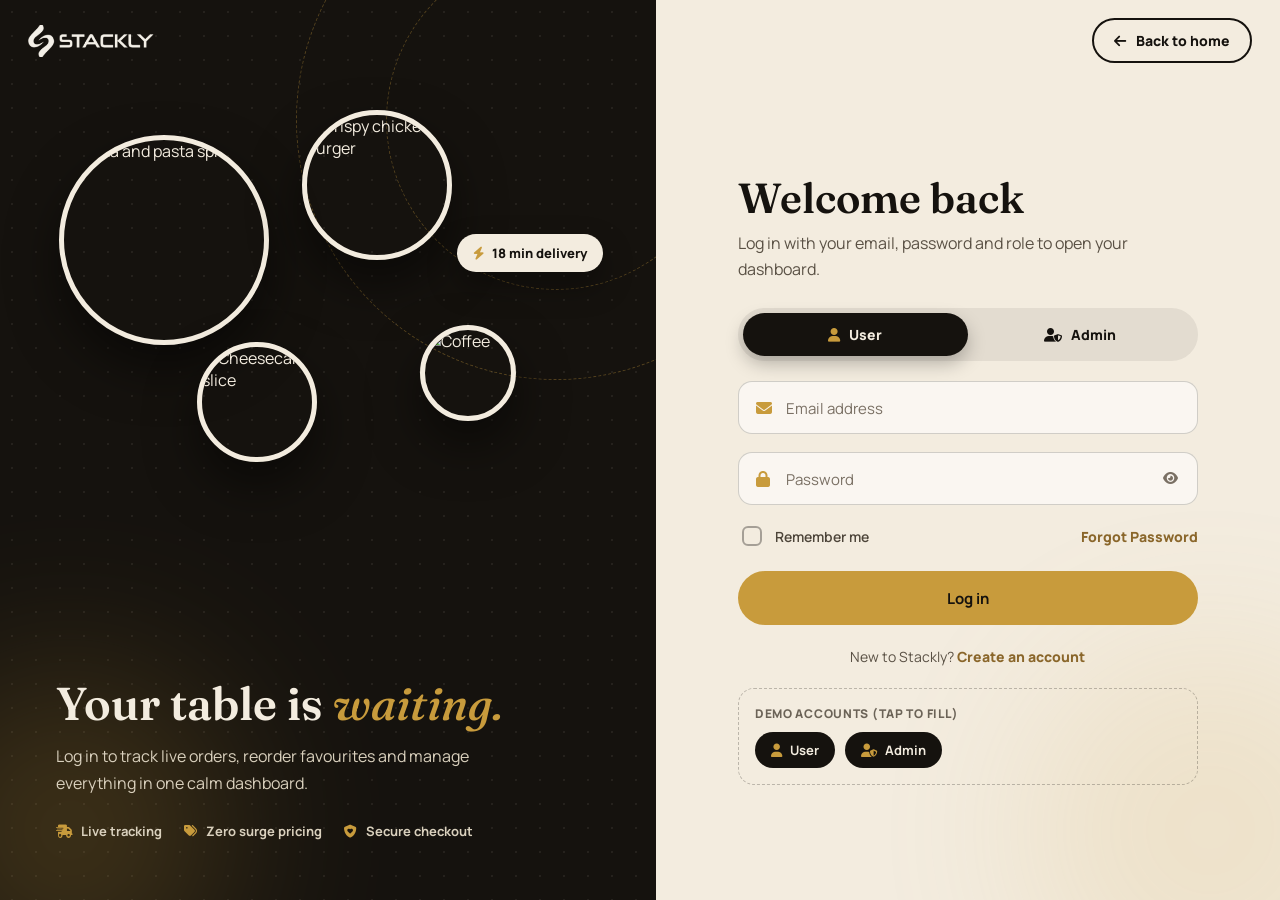
==== login.html @ ffbbc6e2 "first commit" ====
<!DOCTYPE html>
<html lang="en">
<head>
<meta charset="UTF-8">
<meta name="viewport" content="width=device-width, initial-scale=1.0">
<title>Log in — Stackly</title>
<meta name="robots" content="noindex">
<link rel="preconnect" href="https://fonts.googleapis.com">
<link href="https://fonts.googleapis.com/css2?family=Fraunces:ital,opsz,wght@0,9..144,300;0,9..144,500;0,9..144,600;0,9..144,700;1,9..144,500&family=Manrope:wght@400;500;600;700;800&display=swap" rel="stylesheet">
<link rel="stylesheet" href="https://cdnjs.cloudflare.com/ajax/libs/font-awesome/6.5.1/css/all.min.css">
<script>document.documentElement.classList.add('js');</script>
<link rel="stylesheet" href="style.css">
</head>
<body class="auth-body" data-page="login">
<header class="auth-bar">
  <a href="index.html" class="brand" aria-label="Stackly home"><img src="Assest/logo-bone.webp" alt="Stackly logo" class="brand-logo"></a>
  <div class="auth-bar-actions">
    <a href="index.html" class="back-btn"><i class="fa-solid fa-arrow-left"></i><span>Back to home</span></a>
    <button class="hamburger" id="hamburger" aria-label="Toggle menu"><span></span><span></span><span></span></button>
  </div>
</header>
<div class="mobile-drawer" id="mobileDrawer">
  <ul>
    <li><a href="index.html" class="mobile-link">Home</a></li>
    <li><a href="about.html" class="mobile-link">About</a></li>
    <li><a href="index.html#menu" class="mobile-link">Service</a></li>
    <li><a href="index.html#blog" class="mobile-link">Blog</a></li>
    <li><a href="index.html#contact" class="mobile-link">Contact</a></li>
  </ul>
  <a href="login.html" class="btn-login btn-login--mobile"><i class="fa-solid fa-user"></i><span>Log In</span></a>
  <a href="signup.html" class="btn btn-ghost btn-ghost--light btn-full" style="margin-top:12px;justify-content:center">Sign Up</a>
</div>

<main class="auth-shell">
  <aside class="auth-visual" aria-hidden="false">
    <span class="orbit-ring r1"></span><span class="orbit-ring r2"></span><span class="av-blob"></span>
    <div class="av-photos">
      <div class="av-photo a"><img src="https://images.pexels.com/photos/6223226/pexels-photo-6223226.jpeg?auto=compress&amp;cs=tinysrgb&amp;w=500" alt="Pizza and pasta spread" loading="eager"></div>
      <div class="av-photo b"><img src="https://images.pexels.com/photos/9975765/pexels-photo-9975765.jpeg?auto=compress&amp;cs=tinysrgb&amp;w=400" alt="Crispy chicken burger" loading="eager"></div>
      <div class="av-photo c"><img src="https://images.pexels.com/photos/4078187/pexels-photo-4078187.jpeg?auto=compress&amp;cs=tinysrgb&amp;w=300" alt="Cheesecake slice" loading="eager"></div>
      <div class="av-photo d"><img src="https://images.pexels.com/photos/1233530/pexels-photo-1233530.jpeg?auto=compress&amp;cs=tinysrgb&amp;w=300" alt="Coffee" loading="eager"></div>
    </div>
    <span class="av-chip"><i class="fa-solid fa-bolt"></i> 18 min delivery</span>
    <h2>Your table is <em>waiting.</em></h2>
    <p>Log in to track live orders, reorder favourites and manage everything in one calm dashboard.</p>
    <div class="av-perks"><span><i class="fa-solid fa-truck-fast"></i> Live tracking</span><span><i class="fa-solid fa-tags"></i> Zero surge pricing</span><span><i class="fa-solid fa-shield-heart"></i> Secure checkout</span></div>
  </aside>
  <section class="auth-panel">
    <div class="auth-card">
      <h1 class="a-in" style="--i:0">Welcome back</h1>
      <p class="auth-sub a-in" style="--i:1">Log in with your email, password and role to open your dashboard.</p>
      <div class="form-msg" id="formMsg" role="alert" hidden></div>
      <form id="authForm" novalidate>
        <div class="role-toggle a-in" style="--i:2" data-role="user" role="radiogroup" aria-label="Choose role">
        <span class="role-pill"></span>
        <label><input type="radio" name="role" value="user" checked><i class="fa-solid fa-user"></i> User</label>
        <label><input type="radio" name="role" value="admin"><i class="fa-solid fa-user-shield"></i> Admin</label>
      </div>
        <div class="field a-in" style="--i:3"><input id="email" name="email" type="email" placeholder=" " autocomplete="email" required><label for="email">Email address</label><i class="fa-solid fa-envelope lead"></i><small class="err" role="alert"></small></div>
        <div class="field a-in" style="--i:4"><input id="password" name="password" type="password" placeholder=" " autocomplete="current-password" required><label for="password">Password</label><i class="fa-solid fa-lock lead"></i><button type="button" class="eye" aria-label="Show password"><i class="fa-solid fa-eye"></i></button><small class="err" role="alert"></small></div>
        <div class="row-between a-in" style="--i:5"><label class="check"><input type="checkbox" id="remember"> Remember me</label><a href="404.html" class="link-gold">Forgot Password</a></div>
        <button type="submit" class="btn btn-primary btn-full a-in" style="--i:6" id="submitBtn"><span class="btn-label">Log in</span><span class="spinner"></span></button>
      </form>
      <p class="auth-switch a-in" style="--i:7">New to Stackly? <a href="signup.html">Create an account</a></p>
      <div class="demo-box a-in" style="--i:8"><p>Demo accounts (tap to fill)</p><div class="demo-chips">
        <button type="button" class="chip" data-email="user@stackly.com" data-pass="User@123" data-role="user"><i class="fa-solid fa-user"></i> User</button>
        <button type="button" class="chip" data-email="admin@stackly.com" data-pass="Admin@123" data-role="admin"><i class="fa-solid fa-user-shield"></i> Admin</button></div></div>
    </div>
  </section>
</main>
<script src="auth.js"></script>
</body>
</html>
---- style.css ----
/* ==========================================================================
   STACKLY — style.css
   Palette: --dark (espresso), --cream (bone), --gold (accent) — 3 colors only
   ========================================================================== */

:root{
  --dark: #15120E;
  --dark-2: #1c1812;
  --cream: #F3ECDF;
  --cream-dim: #d9d0bd;
  --gold: #C89B3C;
  --gold-2: #e0bc6a;

  --font-display: "Fraunces", serif;
  --font-body: "Manrope", sans-serif;

  --radius-sm: 10px;
  --radius-md: 18px;
  --radius-lg: 28px;
  --ease: cubic-bezier(.4,0,.2,1);
  --container: 1240px;
}

*,*::before,*::after{ box-sizing: border-box; }
html{ scroll-behavior: smooth; scroll-padding-top: 90px; overflow-x: hidden; }
body{
  margin:0;
  font-family: var(--font-body);
  background: var(--cream);
  color: var(--dark);
  overflow-x: hidden;
  width: 100%;
}
img{ max-width:100%; display:block; }
a{ text-decoration:none; color:inherit; }
ul{ list-style:none; margin:0; padding:0; }
button{ font-family:inherit; cursor:pointer; border:none; background:none; }
h1,h2,h3,h4{ font-family:var(--font-display); margin:0; line-height:1.1; font-weight:600; }
p{ margin:0; }
.section-inner{ max-width: var(--container); margin:0 auto; padding: 0 24px; }
::selection{ background: var(--gold); color: var(--dark); }

@media (prefers-reduced-motion: reduce){
  *{ animation-duration: .001ms !important; animation-iteration-count: 1 !important; transition-duration: .001ms !important; scroll-behavior: auto !important; }
}

/* ---------- custom cursor (desktop only) ---------- */
.cursor-dot{
  position: fixed; width:10px; height:10px; border-radius:50%;
  background: var(--gold); pointer-events:none; z-index: 9999;
  transform: translate(-50%,-50%); mix-blend-mode: difference;
  transition: width .2s var(--ease), height .2s var(--ease);
  display:none;
}
@media (hover:hover) and (pointer:fine){ .cursor-dot{ display:block; } }

/* ---------- preloader ---------- */
.preloader{
  position: fixed; inset:0; background: var(--dark); z-index: 10000;
  display:flex; align-items:center; justify-content:center;
  transition: opacity .6s var(--ease), visibility .6s var(--ease);
}
.preloader.is-hidden{ opacity:0; visibility:hidden; }
.preloader-inner{ display:flex; flex-direction:column; align-items:center; gap:22px; }
.preloader-logo{ width:150px; animation: pulseLogo 1.6s ease-in-out infinite; }
@keyframes pulseLogo{ 0%,100%{ opacity:.6; transform:scale(.96); } 50%{ opacity:1; transform:scale(1); } }
.preloader-bar{ width:160px; height:3px; background: rgba(243,236,223,.15); border-radius: 3px; overflow:hidden; }
.preloader-bar span{ display:block; height:100%; width:40%; background: var(--gold); animation: barSlide 1.1s ease-in-out infinite; }
@keyframes barSlide{ 0%{ transform: translateX(-100%); } 100%{ transform: translateX(350%); } }

/* ==========================================================================
   HEADER
   ========================================================================== */
.site-header{
  position: fixed; top:0; left:0; right:0; z-index: 1000;
  background: rgba(21,18,14,0);
  transition: background .4s var(--ease), box-shadow .4s var(--ease), padding .3s var(--ease);
}
.site-header.scrolled{
  background: rgba(21,18,14,.92);
  backdrop-filter: blur(14px);
  box-shadow: 0 10px 30px rgba(0,0,0,.25);
}
.header-inner{
  max-width: var(--container); margin:0 auto; padding: 18px 24px;
  display:flex; align-items:center; justify-content:space-between; gap: 24px;
}
.brand{ display:flex; align-items:center; }
.brand-logo{ height: 34px; width:auto; }

.main-nav ul{ display:flex; align-items:center; gap: 8px; }
.nav-link{
  position:relative; font-size: 15px; font-weight:600; color: var(--cream);
  padding: 8px 16px; border-radius: 999px; transition: color .3s var(--ease);
}
.nav-link::after{
  content:''; position:absolute; left:16px; right:16px; bottom:4px; height:2px;
  background: var(--gold); transform: scaleX(0); transform-origin:left; transition: transform .3s var(--ease);
}
.nav-link:hover, .nav-link.active{ color: var(--gold-2); }
.nav-link:hover::after, .nav-link.active::after{ transform: scaleX(1); }

.header-actions{ display:flex; align-items:center; gap: 16px; }
.btn-login{
  display:flex; align-items:center; gap:8px; color: var(--dark); background: var(--gold);
  padding: 10px 20px; border-radius: 999px; font-weight:700; font-size:14px;
  transition: transform .25s var(--ease), box-shadow .25s var(--ease);
}
.btn-login:hover{ transform: translateY(-2px); box-shadow: 0 10px 22px rgba(200,155,60,.35); }
.btn-login--mobile{ width:100%; justify-content:center; margin-top: 24px; }

.hamburger{
  display:none; flex-direction:column; justify-content:center; gap:5px;
  width: 40px; height: 40px; position:relative; z-index: 1100;
}
.hamburger span{ display:block; width: 24px; height: 2px; background: var(--cream); margin:0 auto; transition: all .35s var(--ease); }
.hamburger.active span:nth-child(1){ transform: translateY(7px) rotate(45deg); }
.hamburger.active span:nth-child(2){ opacity:0; }
.hamburger.active span:nth-child(3){ transform: translateY(-7px) rotate(-45deg); }

.mobile-drawer{
  position:fixed; top:0; right:0; height:100vh; width: min(320px, 84vw);
  background: var(--dark); z-index: 1050; padding: 100px 32px 40px;
  transform: translateX(100%); transition: transform .45s var(--ease);
  display:flex; flex-direction:column;
  box-shadow: -20px 0 60px rgba(0,0,0,.4);
}
.mobile-drawer.open{ transform: translateX(0); }
.mobile-link{ display:block; padding: 16px 0; font-size: 20px; font-weight:600; color: var(--cream); border-bottom: 1px solid rgba(243,236,223,.1); }

/* ==========================================================================
   BUTTONS
   ========================================================================== */
.btn{ display:inline-flex; align-items:center; gap:10px; padding: 15px 28px; border-radius: 999px; font-weight:700; font-size:15px; transition: all .3s var(--ease); white-space: nowrap; }
.btn-primary{ background: var(--gold); color: var(--dark); }
.btn-primary:hover{ background: var(--gold-2); transform: translateY(-3px); box-shadow: 0 14px 30px rgba(200,155,60,.35); }
.btn-ghost{ background: transparent; color: var(--dark); border: 2px solid var(--dark); }
.btn-ghost:hover{ background: var(--dark); color: var(--cream); }
.btn-ghost--light{ color: var(--cream); border-color: var(--cream); }
.btn-ghost--light:hover{ background: var(--cream); color: var(--dark); }
.btn-outline{ background:transparent; color:var(--dark); border: 2px solid var(--gold); margin-top: 8px; }
.btn-outline:hover{ background: var(--gold); }
.btn-full{ width:100%; justify-content:center; }
.icon-btn{ width: 40px; height:40px; border-radius:50%; background: var(--gold); color: var(--dark); display:flex; align-items:center; justify-content:center; transition: transform .3s var(--ease); }
.icon-btn:hover{ transform: rotate(90deg) scale(1.1); }

.eyebrow-tag{
  display:inline-flex; align-items:center; gap:9px; font-size:13px; font-weight:700;
  color: var(--gold-2); background: rgba(200,155,60,.12); padding:8px 16px; border-radius:999px; margin-bottom:18px;
}
.eyebrow-tag--dark{ color:#8a662a; background: rgba(200,155,60,.14); }

.section-title{ font-size: clamp(30px, 4vw, 46px); letter-spacing:-.01em; max-width: 700px; }
.section-title--light{ color: var(--cream); }
.section-text{ font-size:17px; line-height:1.7; color:#4d453a; max-width: 480px; margin-top:16px; }
.section-text--light{ color: var(--cream-dim); }
.section-head{ margin-bottom: 56px; }
.section-head-row{ display:flex; justify-content:space-between; align-items:flex-end; gap:24px; margin-bottom: 48px; flex-wrap:wrap; }

/* ==========================================================================
   HERO
   ========================================================================== */
.hero{
  position:relative; min-height: 100svh; display:flex; align-items:center;
  background: linear-gradient(180deg, var(--dark) 0%, var(--dark-2) 100%);
  overflow:hidden; padding-top: 110px; padding-bottom: 60px;
}
.hero-noise{ position:absolute; inset:0; opacity:.05; background-image: radial-gradient(circle, var(--cream) 1px, transparent 1px); background-size: 22px 22px; pointer-events:none; }
.hero-blob{ position:absolute; border-radius:50%; filter: blur(90px); opacity:.25; }
.hero-blob--1{ width:420px; height:420px; background: var(--gold); top:-120px; right:-100px; }
.hero-blob--2{ width:320px; height:320px; background: var(--gold); bottom:-140px; left:-80px; opacity:.15; }

.hero-inner{
  position:relative; z-index:2; max-width: var(--container); margin:0 auto; padding: 0 24px;
  display:grid; grid-template-columns: 1.1fr .9fr; gap: 50px; align-items:center; width:100%;
}
.hero-title{ font-size: clamp(40px, 6vw, 74px); color: var(--cream); margin: 18px 0 22px; }
.hero-title .line{ display:block; overflow:hidden; }
.hero-title--accent{ color: var(--gold); font-style: italic; font-weight:500; }
.hero-sub{ color: var(--cream-dim); font-size: 18px; line-height:1.6; max-width: 480px; margin-bottom: 34px; }
.hero-cta-row{ display:flex; gap:16px; flex-wrap:wrap; margin-bottom: 50px; }

.hero-stats{ display:flex; gap: 40px; flex-wrap:wrap; }
.stat{ display:flex; flex-direction:column; }
.stat-num{ font-family:var(--font-display); font-size: 34px; color: var(--gold-2); font-weight:700; }
.stat-label{ font-size:13px; color: var(--cream-dim); margin-top:4px; }

/* hero visual: plate */
.hero-visual{ position:relative; display:flex; align-items:center; justify-content:center; }
.plate-stage{ position:relative; width: min(420px, 90%); aspect-ratio: 1/1; }
.plate-main{ position:relative; width:100%; height:100%; }
.plate-ring{ position:absolute; inset:0; width:100%; height:100%; filter: drop-shadow(0 30px 50px rgba(0,0,0,.45)); pointer-events:none; }
.plate-ring-outer{ fill:none; stroke: rgba(243,236,223,.15); stroke-width:2; }
.plate-ring-mid{ fill:none; stroke: rgba(243,236,223,.25); stroke-width:1.5; }
.plate-photo{
  position:absolute; inset: 13%; border-radius:50%; overflow:hidden;
  border: 6px solid rgba(243,236,223,.18); box-shadow: 0 30px 60px rgba(0,0,0,.5);
}
.plate-photo img{ width:100%; height:100%; object-fit:cover; display:block; }
.steam{ position:absolute; top:-70px; left:50%; transform:translateX(-50%); width:140px; height:170px; opacity:.55; }
.steam-path{ fill:none; stroke: var(--cream); stroke-width:3; stroke-linecap:round; opacity:.5; }
.s1{ animation: steamRise 4s ease-in-out infinite; }
.s2{ animation: steamRise 4s ease-in-out infinite .6s; }
.s3{ animation: steamRise 4s ease-in-out infinite 1.2s; }
@keyframes steamRise{ 0%{ opacity:0; transform: translateY(10px) scaleY(.9);} 40%{ opacity:.6; } 100%{ opacity:0; transform: translateY(-30px) scaleY(1.1);} }

.orbit-chip{
  position:absolute; display:flex; align-items:center; gap:8px; background: var(--cream);
  color: var(--dark); font-size:13px; font-weight:700; padding: 10px 16px; border-radius: 999px;
  box-shadow: 0 14px 30px rgba(0,0,0,.3);
}
.orbit-chip i{ color: var(--gold); }
.chip-1{ top: 6%; left: -6%; animation: floatY 5s ease-in-out infinite; }
.chip-2{ bottom: 14%; right: -8%; animation: floatY 6s ease-in-out infinite 1s; }
.chip-3{ top: 46%; right: -14%; animation: floatY 5.5s ease-in-out infinite .5s; }
@keyframes floatY{ 0%,100%{ transform: translateY(0);} 50%{ transform: translateY(-14px);} }

.scroll-cue{
  position:absolute; bottom: 26px; left:50%; transform:translateX(-50%);
  display:flex; flex-direction:column; align-items:center; gap:8px; color: var(--cream-dim); font-size:12px; letter-spacing:.06em;
}
.scroll-cue span{ width:1px; height: 34px; background: linear-gradient(var(--gold), transparent); animation: scrollLine 1.8s ease-in-out infinite; }
@keyframes scrollLine{ 0%{ transform: scaleY(0); transform-origin:top;} 50%{ transform: scaleY(1); transform-origin:top;} 51%{ transform-origin:bottom;} 100%{ transform: scaleY(0); transform-origin:bottom;} }

/* ==========================================================================
   MARQUEE
   ========================================================================== */
.marquee-strip{ background: var(--gold); padding: 18px 0; overflow:hidden; }
.marquee-track{ display:flex; width: max-content; }
.marquee-group{ display:flex; gap: 50px; padding-right:50px; animation: marqueeScroll 22s linear infinite; }
.marquee-group span{ display:flex; align-items:center; gap:10px; font-weight:800; font-size:15px; color: var(--dark); white-space:nowrap; }
@keyframes marqueeScroll{ from{ transform: translateX(0);} to{ transform: translateX(-100%);} }

/* ==========================================================================
   ABOUT
   ========================================================================== */
.about{ background: var(--cream); padding: 120px 0; }
.about-grid{ display:grid; grid-template-columns: .9fr 1.1fr; gap: 70px; align-items:center; }
.about-visual{ position:relative; }
.about-card--main{ border-radius: var(--radius-lg); overflow:hidden; position:relative; box-shadow: 0 30px 60px rgba(0,0,0,.15); }
.about-card--main img{ width:100%; height:420px; object-fit:cover; display:block; }
.about-card-badge{
  position:absolute; bottom: 20px; left:20px; background: var(--cream); border-radius: var(--radius-md);
  padding: 14px 18px; display:flex; align-items:center; gap:12px; box-shadow: 0 14px 30px rgba(0,0,0,.2);
}
.about-card-badge i{ color: var(--gold); font-size:22px; }
.about-card-badge strong{ display:block; font-size:16px; }
.about-card-badge span{ font-size:12px; color:#6b6357; }
.about-card--small{ position:absolute; bottom:-40px; right:-40px; width: 46%; border-radius: var(--radius-md); overflow:hidden; box-shadow: 0 20px 40px rgba(0,0,0,.2); border: 6px solid var(--cream); }
.about-card--small img{ width:100%; height:170px; object-fit:cover; display:block; }

.about-points{ display:flex; flex-direction:column; gap:18px; margin: 30px 0 10px; }
.about-point{ display:flex; gap:14px; align-items:flex-start; }
.about-point i{ width:26px; height:26px; border-radius:50%; background: var(--gold); color: var(--dark); display:flex; align-items:center; justify-content:center; font-size:12px; flex-shrink:0; margin-top:3px; }
.about-point strong{ display:block; font-size:16px; margin-bottom:2px; }
.about-point span{ font-size:14px; color:#6b6357; }

/* ==========================================================================
   HOW IT WORKS
   ========================================================================== */
.how{ background: var(--dark); padding: 120px 0; }
.how-steps{ display:grid; grid-template-columns: 1fr auto 1fr auto 1fr; align-items:flex-start; gap: 20px; margin-top: 20px; }
.how-step{ text-align:center; padding: 10px; }
.how-step-num{ font-family: var(--font-display); font-size:14px; color: var(--gold-2); font-weight:700; letter-spacing:.08em; margin-bottom:10px; }
.how-step-icon{ width:74px; height:74px; border-radius:50%; background: rgba(200,155,60,.12); border:1px solid rgba(200,155,60,.3); display:flex; align-items:center; justify-content:center; margin: 0 auto 20px; font-size: 26px; color: var(--gold-2); }
.how-step h3{ color: var(--cream); font-size:20px; margin-bottom:10px; }
.how-step p{ color: var(--cream-dim); font-size:14px; line-height:1.6; max-width:220px; margin:0 auto; }
.how-step-line{ height:1px; background: repeating-linear-gradient(90deg, rgba(200,155,60,.5) 0 8px, transparent 8px 16px); margin-top: 36px; }

/* ==========================================================================
   MENU / SERVICE
   ========================================================================== */
.menu{ background: var(--cream); padding: 120px 0; }
.menu-tabs{ display:flex; gap:10px; flex-wrap:wrap; margin-bottom: 44px; }
.menu-tab{ display:flex; align-items:center; gap:9px; padding: 12px 22px; border-radius:999px; font-weight:700; font-size:14px; background: rgba(21,18,14,.06); color: var(--dark); transition: all .3s var(--ease); }
.menu-tab.active, .menu-tab:hover{ background: var(--dark); color: var(--cream); }
.menu-tab.active i, .menu-tab:hover i{ color: var(--gold-2); }

.menu-panel{ display:none; grid-template-columns: repeat(3, 1fr); gap: 26px; }
.menu-panel.active{ display:grid; }
.menu-card{ background: var(--dark-2); border-radius: var(--radius-md); overflow:hidden; transition: transform .35s var(--ease), box-shadow .35s var(--ease); }
.menu-card:hover{ transform: translateY(-8px); box-shadow: 0 24px 40px rgba(0,0,0,.2); }
.menu-card-img{ overflow:hidden; }
.menu-card-img img{ width:100%; height:190px; object-fit:cover; display:block; transition: transform .5s var(--ease); }
.menu-card:hover .menu-card-img img{ transform: scale(1.06); }
.menu-card-body{ padding: 20px 22px 24px; }
.menu-card-body h4{ color: var(--cream); font-size:18px; margin-bottom:6px; }
.menu-card-body p{ color: var(--cream-dim); font-size:13px; margin-bottom:14px; }
.price{ color: var(--gold-2); font-weight:800; font-size:16px; }

/* ==========================================================================
   FEATURED DISHES
   ========================================================================== */
.featured{ background: var(--dark); padding: 120px 0; }
.featured-track{ display:grid; grid-template-columns: repeat(4, 1fr); gap: 24px; }
.featured-card{ position:relative; background: var(--dark-2); border-radius: var(--radius-md); padding: 16px; transition: transform .4s var(--ease); }
.featured-card:hover{ transform: translateY(-10px) rotate(-.5deg); }
.featured-img{ border-radius: var(--radius-sm); overflow:hidden; margin-bottom: 16px; }
.featured-img img{ width:100%; height:190px; object-fit:cover; display:block; transition: transform .5s var(--ease); }
.featured-card:hover .featured-img img{ transform: scale(1.07); }
.featured-tag{ position:absolute; top: 28px; right: 28px; background: var(--cream); color: var(--dark); font-size:12px; font-weight:800; padding: 6px 12px; border-radius:999px; display:flex; align-items:center; gap:5px; }
.featured-tag i{ color: var(--gold); }
.featured-card h4{ color: var(--cream); font-size:17px; margin-bottom:6px; }
.featured-card p{ color: var(--cream-dim); font-size:13px; margin-bottom:16px; }
.featured-foot{ display:flex; align-items:center; justify-content:space-between; }
.featured-foot span{ color: var(--gold-2); font-weight:800; font-size:16px; }

/* ==========================================================================
   WHY CHOOSE US
   ========================================================================== */
.why{ background: var(--cream); padding: 120px 0; }
.why-grid{ display:grid; grid-template-columns: repeat(4, 1fr); grid-auto-rows: minmax(180px, auto); gap: 22px; }
.why-card{ background: var(--dark-2); border-radius: var(--radius-md); padding: 30px; transition: transform .35s var(--ease); }
.why-card:hover{ transform: translateY(-6px); }
.why-card i{ font-size: 30px; color: var(--gold); margin-bottom: 18px; display:block; }
.why-card h3{ color: var(--cream); font-size:18px; margin-bottom:8px; }
.why-card p{ color: var(--cream-dim); font-size:13.5px; line-height:1.6; }
.why-card--big{ grid-column: span 2; grid-row: span 2; background: var(--dark); border: 1px solid rgba(200,155,60,.25); }
.why-card--big i{ font-size: 40px; }
.why-card--big h3{ font-size: 24px; }
.why-card--big p{ font-size:15px; }
.why-card--wide{ grid-column: span 2; }

/* ==========================================================================
   APP CTA
   ========================================================================== */
.app-cta{ background: var(--dark); padding: 130px 0; position:relative; overflow:hidden; }
.app-cta-grid{ display:grid; grid-template-columns: 1fr 1fr; gap: 60px; align-items:center; }
.store-badges{ display:flex; gap:14px; margin-top: 30px; flex-wrap:wrap; }
.store-badge{ display:flex; align-items:center; gap:12px; background: var(--dark-2); color: var(--cream); padding: 12px 20px; border-radius: var(--radius-sm); border:1px solid rgba(243,236,223,.12); transition: all .3s var(--ease); }
.store-badge:hover{ background: var(--gold); color: var(--dark); }
.store-badge i{ font-size: 24px; }
.store-badge span{ display:block; font-size:10px; opacity:.75; }
.store-badge strong{ display:block; font-size:14px; }

.app-cta-visual{ position:relative; display:flex; justify-content:center; }
.phone-mock{ width: 250px; background: var(--dark-2); border-radius: 38px; border: 6px solid #2a241a; padding: 20px 16px; box-shadow: 0 40px 80px rgba(0,0,0,.5); position:relative; }
.phone-notch{ width: 70px; height:16px; background:#2a241a; border-radius: 10px; margin: 0 auto 18px; }
.phone-screen{ display:flex; flex-direction:column; gap:14px; }
.phone-row--head{ display:flex; justify-content:space-between; }
.phone-row--head span{ height:8px; width:40%; background: rgba(243,236,223,.15); border-radius:6px; }
.phone-order-card{ display:flex; gap:12px; background: rgba(243,236,223,.06); border-radius: 14px; padding:10px; align-items:center; }
.phone-order-thumb{ width:44px; height:44px; border-radius:10px; background: var(--gold); flex-shrink:0; }
.phone-order-lines{ display:flex; flex-direction:column; gap:6px; flex:1; }
.phone-order-lines i{ display:block; height:7px; background: rgba(243,236,223,.2); border-radius:4px; }
.phone-order-lines i:first-child{ width:70%; }
.phone-order-lines i:last-child{ width:45%; }
.phone-track-pill{ margin-top:6px; background: var(--gold); color: var(--dark); font-size:12px; font-weight:800; padding:10px 14px; border-radius: 999px; display:flex; align-items:center; gap:8px; justify-content:center; }
.floating-icon{ position:absolute; width:52px; height:52px; border-radius:50%; background: var(--cream); color: var(--gold); display:flex; align-items:center; justify-content:center; font-size:20px; box-shadow: 0 14px 30px rgba(0,0,0,.35); }
.fi-1{ top: 6%; left: 4%; animation: floatY 5s ease-in-out infinite; }
.fi-2{ bottom: 12%; left: -2%; animation: floatY 6s ease-in-out infinite .8s; }
.fi-3{ top: 44%; right: 0%; animation: floatY 5.4s ease-in-out infinite .3s; }

/* ==========================================================================
   TESTIMONIALS
   ========================================================================== */
.testimonials{ background: var(--cream); padding: 120px 0; }
.testi-track{ position:relative; min-height: 260px; max-width: 720px; margin: 0 auto; }
.testi-card{ position:absolute; inset:0; opacity:0; visibility:hidden; transform: translateY(20px); transition: all .5s var(--ease); background: var(--dark-2); border-radius: var(--radius-lg); padding: 44px; text-align:center; }
.testi-card.active{ opacity:1; visibility:visible; transform:translateY(0); position:relative; }
.testi-stars{ color: var(--gold); font-size:15px; margin-bottom:18px; }
.testi-card p{ color: var(--cream); font-size: 19px; font-family: var(--font-display); font-style: italic; line-height:1.6; margin-bottom: 26px; }
.testi-person{ display:flex; align-items:center; justify-content:center; gap:12px; }
.testi-avatar{ width:44px; height:44px; border-radius:50%; overflow:hidden; }
.testi-person strong{ display:block; color: var(--cream); font-size:14px; }
.testi-person span{ font-size:12px; color: var(--cream-dim); }
.testi-dots{ display:flex; justify-content:center; gap:10px; margin-top: 30px; }
.testi-dots button{ width:9px; height:9px; border-radius:50%; background: rgba(21,18,14,.2); transition: all .3s var(--ease); }
.testi-dots button.active{ background: var(--gold); width: 26px; border-radius: 6px; }

/* ==========================================================================
   BLOG
   ========================================================================== */
.blog{ background: var(--dark); padding: 120px 0; }
.blog-grid{ display:grid; grid-template-columns: 1.3fr 1fr; gap: 26px; }
.blog-grid .blog-card--main{ grid-row: span 2; }
.blog-card{ background: var(--dark-2); border-radius: var(--radius-md); overflow:hidden; padding-bottom: 24px; transition: transform .35s var(--ease); }
.blog-card:hover{ transform: translateY(-6px); }
.blog-img{ overflow:hidden; }
.blog-img img{ width:100%; height:220px; object-fit:cover; display:block; transition: transform .5s var(--ease); }
.blog-card--main .blog-img img{ height:320px; }
.blog-card:hover .blog-img img{ transform: scale(1.05); }
.blog-cat{ display:inline-block; margin: 20px 24px 0; font-size:12px; font-weight:800; color: var(--gold-2); text-transform: uppercase; letter-spacing:.05em; }
.blog-card h3{ color: var(--cream); font-size: 20px; margin: 12px 24px 10px; }
.blog-card--main h3{ font-size: 26px; }
.blog-card p{ color: var(--cream-dim); font-size:14px; margin: 0 24px 16px; line-height:1.6; }
.blog-link{ margin: 0 24px; display:inline-flex; align-items:center; gap:8px; color: var(--gold-2); font-weight:700; font-size:14px; }
.blog-link i{ transition: transform .3s var(--ease); }
.blog-link:hover i{ transform: translateX(4px); }

/* ==========================================================================
   CONTACT
   ========================================================================== */
.contact{ background: var(--cream); padding: 120px 0; }
.contact-grid{ display:grid; grid-template-columns: .9fr 1.1fr; gap: 60px; }
.contact-info{ display:flex; flex-direction:column; gap:16px; margin: 30px 0; }
.contact-info-item{ display:flex; align-items:center; gap:14px; font-weight:600; font-size:15px; }
.contact-info-item i{ width:42px; height:42px; border-radius:50%; background: var(--dark); color: var(--gold); display:flex; align-items:center; justify-content:center; flex-shrink:0; }
.social-row{ display:flex; gap:12px; }
.social-row a{ width:40px; height:40px; border-radius:50%; background: var(--dark); color: var(--cream); display:flex; align-items:center; justify-content:center; transition: all .3s var(--ease); }
.social-row a:hover{ background: var(--gold); color: var(--dark); transform: translateY(-4px); }

.contact-form{ background: var(--dark-2); border-radius: var(--radius-lg); padding: 40px; display:flex; flex-direction:column; gap: 18px; }
.form-row{ display:grid; grid-template-columns: 1fr 1fr; gap: 18px; }
.contact-form label{ display:flex; flex-direction:column; gap:8px; font-size:13px; font-weight:700; color: var(--cream-dim); }
.contact-form input, .contact-form textarea{
  background: rgba(243,236,223,.06); border:1px solid rgba(243,236,223,.14); border-radius: var(--radius-sm);
  padding: 14px 16px; color: var(--cream); font-family:inherit; font-size:14px; resize:vertical; transition: border-color .3s var(--ease);
}
.contact-form input:focus, .contact-form textarea:focus{ outline:none; border-color: var(--gold); }
.contact-form input::placeholder, .contact-form textarea::placeholder{ color: rgba(243,236,223,.35); }

/* ==========================================================================
   FOOTER
   ========================================================================== */
.site-footer{ background: var(--dark); padding-top: 80px; }
.footer-top{ display:grid; grid-template-columns: 1.4fr .8fr .8fr .8fr 1fr; gap: 40px; padding-bottom: 60px; border-bottom: 1px solid rgba(243,236,223,.1); }
.footer-logo{ height:32px; margin-bottom: 18px; }
.footer-brand p{ color: var(--cream-dim); font-size:14px; line-height:1.6; margin-bottom: 20px; max-width:280px; }
.footer-col h5{ color: var(--cream); font-size:14px; margin-bottom: 18px; letter-spacing:.03em; }
.footer-col a{ display:block; color: var(--cream-dim); font-size:14px; margin-bottom: 12px; transition: color .3s var(--ease); }
.footer-col a:hover{ color: var(--gold-2); }
.newsletter-form{ display:flex; background: rgba(243,236,223,.06); border:1px solid rgba(243,236,223,.14); border-radius: 999px; padding: 4px; }
.newsletter-form input{ flex:1; background:transparent; border:none; padding: 10px 14px; color: var(--cream); font-family:inherit; font-size:13px; min-width:0; }
.newsletter-form input:focus{ outline:none; }
.newsletter-form button{ width:38px; height:38px; border-radius:50%; background: var(--gold); color: var(--dark); display:flex; align-items:center; justify-content:center; flex-shrink:0; }
.footer-bottom{ max-width: var(--container); margin:0 auto; padding: 26px 24px; display:flex; justify-content:space-between; align-items:center; flex-wrap:wrap; gap:14px; color: var(--cream-dim); font-size:13px; }
.footer-legal{ display:flex; gap: 20px; }
.footer-legal a:hover{ color: var(--gold-2); }

/* ---------- back to top ---------- */
.back-to-top{
  position: fixed; bottom: 26px; right: 26px; width: 48px; height: 48px; border-radius:50%;
  background: var(--gold); color: var(--dark); display:flex; align-items:center; justify-content:center;
  z-index: 900; opacity:0; visibility:hidden; transform: translateY(10px);
  transition: all .35s var(--ease); box-shadow: 0 14px 30px rgba(0,0,0,.3);
}
.back-to-top.visible{ opacity:1; visibility:visible; transform:translateY(0); }
.back-to-top:hover{ transform: translateY(-4px); }

/* ==========================================================================
   RESPONSIVE
   ========================================================================== */
@media (max-width: 1080px){
  .hero-inner{ grid-template-columns: 1fr; text-align:center; }
  .hero-copy{ order:2; }
  .hero-visual{ order:1; }
  .hero-cta-row, .hero-stats{ justify-content:center; }
  .hero-sub{ margin-left:auto; margin-right:auto; }
  .about-grid{ grid-template-columns: 1fr; }
  .about-visual{ max-width: 420px; margin: 0 auto 60px; }
  .why-grid{ grid-template-columns: repeat(2, 1fr); }
  .why-card--big, .why-card--wide{ grid-column: span 2; }
  .featured-track{ grid-template-columns: repeat(2, 1fr); }
  .app-cta-grid{ grid-template-columns: 1fr; }
  .app-cta-visual{ order:-1; margin-bottom: 20px; }
  .blog-grid{ grid-template-columns: 1fr; }
  .blog-grid .blog-card--main{ grid-row: auto; }
  .contact-grid{ grid-template-columns: 1fr; }
  .footer-top{ grid-template-columns: 1fr 1fr; }
  .footer-brand{ grid-column: span 2; }
}

@media (max-width: 900px){
  .main-nav{ display:none; }
  .header-actions .btn-login{ display:none; }
  .hamburger{ display:flex; }
  .menu-panel{ grid-template-columns: repeat(2, 1fr); }
  .how-steps{ grid-template-columns: 1fr; }
  .how-step-line{ width:1px; height:36px; margin: 0 auto; }
}

@media (max-width: 640px){
  .section-inner{ padding: 0 18px; }
  .about, .how, .menu, .featured, .why, .app-cta, .testimonials, .blog, .contact{ padding: 80px 0; }
  .hero{ padding-top: 120px; }
  .hero-stats{ gap: 24px; }
  .featured-track{ grid-template-columns: 1fr; }
  .why-grid{ grid-template-columns: 1fr; }
  .why-card--big, .why-card--wide{ grid-column: span 1; }
  .menu-panel{ grid-template-columns: 1fr; }
  .form-row{ grid-template-columns: 1fr; }
  .footer-top{ grid-template-columns: 1fr; }
  .footer-brand{ grid-column: span 1; }
  .section-head-row{ flex-direction:column; align-items:flex-start; }
  .about-card--small{ display:none; }
  .contact-form{ padding: 26px; }
  .hero-title{ font-size: clamp(34px, 9vw, 48px); }
}

/* ==========================================================================
   V2 — NEW ANIMATIONS + EXTRA IMAGERY
   ========================================================================== */

/* scroll progress + cursor ring */
.scroll-progress{ position:fixed; top:0; left:0; height:3px; width:100%; background: var(--gold); transform: scaleX(0); transform-origin:left; z-index: 10001; }
.cursor-ring{
  position:fixed; width:38px; height:38px; border:1.5px solid var(--gold); border-radius:50%;
  pointer-events:none; z-index:9998; transform: translate(-50%,-50%); display:none;
  transition: width .3s var(--ease), height .3s var(--ease), background .3s var(--ease);
}
.cursor-ring.is-hover{ width:64px; height:64px; background: rgba(200,155,60,.12); }
@media (hover:hover) and (pointer:fine){ .cursor-ring{ display:block; } }

/* hero title chars */
.hero-title .char{ display:inline-block; will-change: transform; }
.hero-title .word{ display:inline-block; white-space:nowrap; }

/* hero floating photo bubbles */
.hero-bubble{
  position:absolute; width: 22%; aspect-ratio:1/1; border-radius:50%; overflow:hidden;
  border: 4px solid var(--cream); box-shadow: 0 18px 40px rgba(0,0,0,.45); z-index:3;
}
.hero-bubble img{ width:100%; height:100%; object-fit:cover; display:block; }
.hb-1{ top:-6%; right:-2%; }
.hb-2{ bottom:-4%; left:-6%; width:26%; }
.hb-3{ top:52%; left:-12%; width:17%; }
.hb-4{ top:-10%; left:14%; width:16%; }
.plate-photo img{ animation: slowZoom 14s ease-in-out infinite alternate; }
@keyframes slowZoom{ from{ transform: scale(1);} to{ transform: scale(1.14);} }

/* magnetic + ripple buttons */
.btn, .btn-login{ position:relative; overflow:hidden; }
.ripple{ position:absolute; border-radius:50%; background: rgba(243,236,223,.45); transform: scale(0); animation: rippleAnim .7s ease-out forwards; pointer-events:none; }
@keyframes rippleAnim{ to{ transform: scale(4); opacity:0; } }
.btn-primary::after{
  content:''; position:absolute; top:0; left:-120%; width:60%; height:100%;
  background: linear-gradient(120deg, transparent, rgba(255,255,255,.55), transparent);
  transform: skewX(-20deg); animation: shine 3.6s ease-in-out infinite;
}
@keyframes shine{ 0%,60%{ left:-120%; } 100%{ left:160%; } }

/* photo strip */
.photo-strip{ background: var(--dark); padding: 26px 0; overflow:hidden; }
.photo-track{ display:flex; width:max-content; }
.photo-group{ display:flex; gap:18px; padding-right:18px; animation: photoScroll 45s linear infinite; }
.photo-group img{ width: 240px; height: 160px; object-fit:cover; border-radius: var(--radius-md); flex-shrink:0; filter: saturate(.9); transition: transform .4s var(--ease), filter .4s var(--ease); }
.photo-group img:nth-child(even){ margin-top: 22px; height:138px; }
.photo-group img:hover{ transform: scale(1.06) rotate(-1.5deg); filter: saturate(1.2); }
.photo-strip:hover .photo-group{ animation-play-state: paused; }
@keyframes photoScroll{ from{ transform: translateX(0);} to{ transform: translateX(-100%);} }

/* about extras */
.about-card--tiny{ position:absolute; top:-30px; right:-26px; width: 34%; border-radius:50%; overflow:hidden; border: 6px solid var(--cream); box-shadow: 0 20px 40px rgba(0,0,0,.2); aspect-ratio:1/1; z-index:2; }
.about-card--tiny img{ width:100%; height:100%; object-fit:cover; display:block; }
.reveal-words .w{ opacity:.18; transition: opacity .25s linear; }
.reveal-words .w.on{ opacity:1; }
html.js [data-reveal]{ clip-path: inset(0 0 100% 0 round 24px); }
html.js [data-reveal].revealed{ clip-path: inset(0 0 0 0 round 24px); transition: clip-path 1.1s var(--ease); }
html.js [data-reveal] img{ transform: scale(1.25); transition: transform 1.6s var(--ease); }
html.js [data-reveal].revealed img{ transform: scale(1); }

/* how it works photos */
.how-step-photo{ width: 170px; height: 170px; border-radius: 50%; overflow:hidden; margin: 0 auto 22px; border: 3px solid rgba(200,155,60,.5); position:relative; box-shadow: 0 0 0 10px rgba(200,155,60,.08); transition: transform .5s var(--ease), box-shadow .5s var(--ease); }
.how-step-photo img{ width:100%; height:100%; object-fit:cover; display:block; }
.how-step:hover .how-step-photo{ transform: rotate(6deg) scale(1.06); box-shadow: 0 0 0 18px rgba(200,155,60,.12); }
.how-step-icon{ margin-top:-56px; position:relative; z-index:2; background: var(--dark); }
.how-step-line{ margin-top: 84px; background-size: 200% 1px; animation: dashMove 2.4s linear infinite; }
@keyframes dashMove{ to{ background-position: -32px 0; } }

/* tilt cards */
[data-tilt]{ transform-style: preserve-3d; will-change: transform; }

/* gallery */
.gallery{ background: var(--cream); padding: 120px 0 40px; }
.gallery-grid{ display:grid; grid-template-columns: repeat(4, 1fr); grid-auto-rows: 200px; gap: 18px; }
.g-item{ margin:0; position:relative; overflow:hidden; border-radius: 24px; }
.g-item.tall{ grid-row: span 2; }
.g-item.wide{ grid-column: span 2; }
.g-item img{ width:100%; height:100%; object-fit:cover; display:block; }
.g-item figcaption{ position:absolute; inset:0; display:flex; align-items:center; justify-content:center; background: linear-gradient(0deg, rgba(21,18,14,.65), rgba(21,18,14,.1)); opacity:0; transition: opacity .4s var(--ease); }
.g-item figcaption i{ width:54px; height:54px; border-radius:50%; background: var(--gold); color: var(--dark); display:flex; align-items:center; justify-content:center; transform: scale(0) rotate(-90deg); transition: transform .5s var(--ease); }
.g-item:hover figcaption{ opacity:1; }
.g-item:hover figcaption i{ transform: scale(1) rotate(0); }
.g-item:hover img{ transform: scale(1.1) !important; transition: transform .8s var(--ease) !important; }

/* why big card with photo */
.why-card--big{ position:relative; overflow:hidden; }
.why-card--big::before{ content:''; position:absolute; inset:0; background: var(--bg) center/cover; opacity:.28; transition: transform 1.2s var(--ease), opacity .6s var(--ease); }
.why-card--big:hover::before{ transform: scale(1.12); opacity:.4; }
.why-card--big > *{ position:relative; }
.why-card i{ transition: transform .5s var(--ease); }
.why-card:hover i{ transform: translateY(-6px) rotate(-8deg) scale(1.15); }

/* phone thumbs as photos */
.phone-order-thumb{ background-size: cover; background-position:center; }
.phone-track-pill{ animation: pillPulse 2s ease-in-out infinite; }
@keyframes pillPulse{ 0%,100%{ box-shadow: 0 0 0 0 rgba(200,155,60,.5);} 50%{ box-shadow: 0 0 0 12px rgba(200,155,60,0);} }

/* contact photo */
.contact-photo{ margin-top: 30px; border-radius: 24px; overflow:hidden; }
.contact-photo img{ width:100%; height:200px; object-fit:cover; display:block; }

/* gradient text shimmer on hero accent */
.hero-title--accent{ background: linear-gradient(90deg, var(--gold), var(--gold-2), var(--cream), var(--gold-2), var(--gold)); background-size: 250% 100%; -webkit-background-clip:text; background-clip:text; -webkit-text-fill-color: transparent; animation: textShimmer 6s linear infinite; }
@keyframes textShimmer{ to{ background-position: -250% 0; } }

@media (max-width: 1080px){
  .gallery-grid{ grid-template-columns: repeat(2, 1fr); }
  .hb-3{ left:-4%; }
  .hb-1{ right:0; }
  .hb-2{ left:-2%; }
}
@media (max-width: 900px){
  .how-step-line{ margin-top:0; }
}
@media (max-width: 640px){
  .gallery{ padding: 80px 0 20px; }
  .gallery-grid{ grid-auto-rows: 150px; gap: 12px; }
  .about-card--tiny{ right:-6px; top:-20px; }
  .photo-group img{ width:180px; height:120px; }
  .photo-group img:nth-child(even){ height:104px; }
  .hero-bubble{ border-width:3px; }
  .hb-3{ display:none; }
}

/* ---- gallery layout fix: gap-free grid, no overlap ---- */
.gallery-grid{ grid-template-columns: repeat(4, 1fr); grid-template-rows: repeat(3, 220px); grid-auto-rows: 220px; grid-auto-flow: dense; gap: 16px; }
.g-item{ min-height:0; }
.g-item:nth-child(1){ grid-row: span 2; }
.g-item:nth-child(5), .g-item:nth-child(7){ grid-column: span 2; }
.g-item img{ position:absolute; inset:0; }
@media (max-width: 1080px){
  .gallery-grid{ grid-template-columns: repeat(2, 1fr); grid-template-rows: none; grid-auto-rows: 200px; }
}
@media (max-width: 640px){
  .gallery-grid{ grid-auto-rows: 140px; gap: 10px; }
}

/* ==========================================================================
   BLOG PAGE (blog.html) — 7 SECTIONS, ALL-NEW ANIMATION LANGUAGE
   Namespaced "blogp-" so nothing above is touched or overridden.
   ========================================================================== */

/* ---------- 1. MASTHEAD — curtain-wipe title + spinning orbit badge + conic mesh ---------- */
.blogp-hero{ position:relative; background:var(--dark); padding:170px 0 110px; overflow:hidden; text-align:center; }
.blogp-mesh{
  position:absolute; inset:-25%; z-index:0; pointer-events:none;
  background: conic-gradient(from 0deg, rgba(200,155,60,.28), transparent 28%, rgba(224,188,106,.16) 58%, transparent 82%);
  filter: blur(70px); animation: blogpMeshRotate 24s linear infinite;
}
@keyframes blogpMeshRotate{ to{ transform: rotate(360deg); } }
.blogp-hero-inner{ position:relative; z-index:1; max-width:740px; margin:0 auto; padding: 0 24px; }
.blogp-badge{ position:absolute; top:26px; right:34px; width:104px; height:104px; z-index:2; }
.blogp-badge svg{ width:100%; height:100%; animation: blogpSpin 15s linear infinite; }
.blogp-badge text{ font-size:9px; letter-spacing:2.5px; fill: var(--gold-2); font-weight:800; text-transform:uppercase; }
.blogp-badge-icon{ position:absolute; inset:0; display:flex; align-items:center; justify-content:center; font-size:20px; color:var(--gold); }
@keyframes blogpSpin{ to{ transform: rotate(360deg); } }
[data-blogp="tag"]{ opacity:0; transform: translateY(16px); animation: blogpFadeUp .8s var(--ease) forwards; }
.blogp-hero .eyebrow-tag[data-blogp]{ animation-delay:.1s; }
.blogp-sub[data-blogp]{ animation-delay: 1.05s; }
.blogp-hero-tags[data-blogp]{ animation-delay: 1.3s; }
@keyframes blogpFadeUp{ to{ opacity:1; transform:translateY(0); } }
.blogp-title{ font-size: clamp(38px, 6.6vw, 74px); color: var(--cream); margin: 18px 0 16px; }
.blogp-curtain-line{ position:relative; display:block; overflow:hidden; }
.blogp-curtain-line::before{
  content:''; position:absolute; inset:0; background: var(--gold); transform: scaleX(0); transform-origin:left;
  animation: blogpCurtainWipe 1.1s cubic-bezier(.65,0,.35,1) forwards;
}
.blogp-curtain-line:nth-child(2)::before{ animation-delay:.35s; }
.blogp-curtain-line span{ display:inline-block; opacity:0; animation: blogpTextIn .01s linear forwards; animation-delay:.55s; }
.blogp-curtain-line:nth-child(2) span{ animation-delay:.9s; }
@keyframes blogpCurtainWipe{ 0%{ transform:scaleX(0); transform-origin:left; } 48%{ transform:scaleX(1); transform-origin:left; } 52%{ transform-origin:right; } 100%{ transform:scaleX(0); transform-origin:right; } }
@keyframes blogpTextIn{ to{ opacity:1; } }
.blogp-title-accent{ color: var(--gold-2); font-style:italic; }
.blogp-sub{ color: var(--cream-dim); font-size:17px; max-width:520px; margin:0 auto; }
.blogp-hero-tags{ display:flex; gap:10px; justify-content:center; flex-wrap:wrap; margin-top:26px; }
.blogp-hero-tags span{ font-size:12.5px; font-weight:700; color: var(--cream-dim); background: rgba(243,236,223,.08); padding:8px 15px; border-radius:999px; border:1px solid rgba(243,236,223,.1); }

/* ---------- 2. FEATURED STORY — clip-path wipe reveal + stroke-timer hover button ---------- */
.blogp-featured{ background: var(--cream); padding: 110px 0; }
.blogp-featured-grid{ display:grid; grid-template-columns: 1.15fr 1fr; gap: 56px; align-items:center; }
.blogp-feat-media{
  position:relative; border-radius: var(--radius-lg); overflow:hidden; aspect-ratio: 4/3.1;
  clip-path: polygon(0 0, 0 0, 0 100%, 0 100%);
  transition: clip-path 1.05s cubic-bezier(.65,0,.35,1);
}
.blogp-feat-media.in-view{ clip-path: polygon(0 0, 100% 0, 100% 100%, 0 100%); }
.blogp-feat-media img{ width:100%; height:100%; object-fit:cover; transform:scale(1.001); transition: transform .9s var(--ease); }
.blogp-feat-media:hover img{ transform: scale(1.08); }
.blogp-timer-btn{ position:absolute; bottom:18px; right:18px; width:62px; height:62px; border-radius:50%; background:rgba(21,18,14,.55); backdrop-filter:blur(6px); display:flex; align-items:center; justify-content:center; }
.blogp-timer-btn svg{ position:absolute; inset:0; width:100%; height:100%; transform:rotate(-90deg); }
.blogp-timer-btn .track{ fill:none; stroke:rgba(243,236,223,.25); stroke-width:3; }
.blogp-timer-btn .ring{ fill:none; stroke:var(--gold); stroke-width:3; stroke-dasharray:163.3; stroke-dashoffset:163.3; transition: stroke-dashoffset 1.3s cubic-bezier(.4,0,.2,1); }
.blogp-timer-btn:hover .ring{ stroke-dashoffset:0; }
.blogp-timer-btn span{ position:relative; color: var(--cream); font-size:13px; font-weight:800; line-height:1; display:flex; flex-direction:column; align-items:center; }
.blogp-timer-btn span small{ font-size:7.5px; font-weight:700; letter-spacing:.05em; color:var(--cream-dim); margin-top:2px; }
.blogp-feat-tag{ display:inline-block; font-size:12px; font-weight:800; letter-spacing:.05em; text-transform:uppercase; color: var(--gold); background: rgba(200,155,60,.12); padding:7px 14px; border-radius:999px; margin-bottom:16px; }
.blogp-feat-copy h2{ margin-bottom:16px; }
.blogp-feat-copy p{ color:#5a5140; line-height:1.7; margin-bottom:22px; }
.blogp-feat-link{ display:inline-flex; align-items:center; gap:9px; font-weight:800; color: var(--dark); border-bottom:2px solid var(--gold); padding-bottom:3px; }
.blogp-feat-link i{ transition: transform .3s var(--ease); }
.blogp-feat-link:hover i{ transform: translateX(5px); }

/* ---------- 3. CATEGORY GRID — filter tabs + shutter-split hover reveal ---------- */
.blogp-grid-section{ background: var(--cream); padding: 40px 0 110px; }
.blogp-filters{ display:flex; gap:10px; flex-wrap:wrap; margin: 34px 0 40px; }
.blogp-filter{ font-size:14px; font-weight:700; color: var(--dark); background: rgba(21,18,14,.06); padding:10px 20px; border-radius:999px; transition: all .3s var(--ease); }
.blogp-filter:hover{ background: rgba(21,18,14,.12); }
.blogp-filter.active{ background: var(--dark); color: var(--cream); }
.blogp-cards{ display:grid; grid-template-columns: repeat(3, 1fr); gap: 26px; }
.blogp-card{ transition: opacity .4s var(--ease), transform .4s var(--ease); }
.blogp-card.is-hidden{ opacity:0; transform: scale(.92); pointer-events:none; position:absolute; visibility:hidden; }
.blogp-card-media{ position:relative; height:200px; border-radius:16px; overflow:hidden; background: var(--gold); }
.blogp-card-media .half{ position:absolute; top:0; width:50%; height:100%; overflow:hidden; transition: transform .55s cubic-bezier(.7,0,.3,1); }
.blogp-card-media .half-l{ left:0; }
.blogp-card-media .half-l img{ position:absolute; left:0; top:0; width:200%; max-width:none; height:100%; object-fit:cover; }
.blogp-card-media .half-r{ right:0; }
.blogp-card-media .half-r img{ position:absolute; right:0; top:0; width:200%; max-width:none; height:100%; object-fit:cover; }
.blogp-card:hover .half-l{ transform: translateX(-100%); }
.blogp-card:hover .half-r{ transform: translateX(100%); }
.blogp-card-media::after{
  content:'\f061'; font-family:'Font Awesome 6 Free'; font-weight:900; position:absolute; inset:0;
  display:flex; align-items:center; justify-content:center; color: var(--dark); font-size:20px;
  opacity:0; transition: opacity .3s ease .25s;
}
.blogp-card:hover .blogp-card-media::after{ opacity:1; }
.blogp-card-body{ padding-top:18px; }
.blogp-card-body span{ font-size:11.5px; font-weight:800; letter-spacing:.05em; text-transform:uppercase; color: var(--gold); }
.blogp-card-body h3{ font-size:19px; margin:9px 0 8px; }
.blogp-card-body p{ font-size:13.5px; color:#6b6250; line-height:1.6; }

/* ---------- 4. TRENDING — drag-snap carousel, center-scale focus, scroll progress ---------- */
.blogp-trend{ background: var(--dark); padding: 110px 0 90px; overflow:hidden; }
.blogp-trend-hint{ display:flex; align-items:center; gap:8px; font-size:13px; font-weight:700; color: var(--cream-dim); }
.blogp-trend-track{ display:flex; gap:22px; overflow-x:auto; scroll-snap-type:x proximity; padding: 34px 24px 30px; cursor:grab; scrollbar-width:none; -ms-overflow-style:none; user-select:none; }
.blogp-trend-track::-webkit-scrollbar{ display:none; }
.blogp-trend-track.is-dragging{ cursor:grabbing; scroll-snap-type:none; }
.blogp-trend-card{ flex:0 0 270px; scroll-snap-align:center; border-radius:18px; overflow:hidden; background: var(--dark-2); transform:scale(.87); opacity:.5; transition: transform .45s var(--ease), opacity .45s var(--ease); }
.blogp-trend-card.is-center{ transform:scale(1); opacity:1; }
.blogp-trend-card img{ height:165px; width:100%; object-fit:cover; pointer-events:none; }
.blogp-trend-body{ padding:16px 18px 20px; }
.blogp-trend-body span{ font-size:11px; font-weight:800; color: var(--gold-2); text-transform:uppercase; letter-spacing:.05em; }
.blogp-trend-body h3{ color: var(--cream); font-size:16.5px; margin:8px 0 0; line-height:1.4; }
.blogp-trend-progress{ height:3px; max-width: var(--container); margin:0 auto; background: rgba(243,236,223,.12); border-radius:3px; overflow:hidden; }
.blogp-trend-progress span{ display:block; height:100%; width:16%; background: var(--gold); border-radius:3px; }

/* ---------- 5. WRITERS — 3D flip cards ---------- */
.blogp-writers{ background: var(--cream); padding: 110px 0; }
.blogp-writers-grid{ display:grid; grid-template-columns: repeat(4, 1fr); gap:24px; margin-top:40px; }
.blogp-flip{ perspective: 1300px; height:300px; }
.blogp-flip-inner{ position:relative; width:100%; height:100%; transform-style:preserve-3d; transition: transform .85s cubic-bezier(.4,.2,.2,1); border-radius: var(--radius-md); }
.blogp-flip:hover .blogp-flip-inner{ transform: rotateY(180deg); }
.blogp-flip-front, .blogp-flip-back{ position:absolute; inset:0; backface-visibility:hidden; border-radius: var(--radius-md); overflow:hidden; }
.blogp-flip-front{ background: var(--dark); display:flex; flex-direction:column; align-items:center; justify-content:center; gap:14px; padding:20px; text-align:center; }
.blogp-flip-avatar{ width:74px; height:74px; }
.blogp-flip-front h4{ color: var(--cream); font-size:17px; }
.blogp-flip-front span{ color: var(--gold-2); font-size:12.5px; font-weight:700; }
.blogp-flip-back{ transform: rotateY(180deg); background: var(--gold); color: var(--dark); padding:28px; display:flex; flex-direction:column; justify-content:center; gap:14px; }
.blogp-flip-back p{ font-size:13.5px; line-height:1.6; }
.blogp-flip-back .social-row a{ background: rgba(21,18,14,.12); }
.blogp-flip-back .social-row a:hover{ background: var(--dark); color: var(--gold); }

/* ---------- 6. SUBSCRIBE — morphing blob + underline draw + checkmark draw ---------- */
.blogp-subscribe{ position:relative; background: var(--dark); padding: 120px 0; overflow:hidden; text-align:center; }
.blogp-blob{ position:absolute; width:560px; height:560px; left:50%; top:50%; margin:-280px 0 0 -280px; background: var(--gold); opacity:.16; filter: blur(20px); z-index:0; animation: blogpBlobMorph 11s ease-in-out infinite; }
@keyframes blogpBlobMorph{
  0%,100%{ border-radius: 42% 58% 65% 35% / 45% 45% 55% 55%; transform: rotate(0deg) scale(1); }
  33%{ border-radius: 65% 35% 40% 60% / 55% 65% 35% 45%; transform: rotate(18deg) scale(1.08); }
  66%{ border-radius: 35% 65% 55% 45% / 40% 55% 45% 60%; transform: rotate(-14deg) scale(.94); }
}
.blogp-subscribe-inner{ position:relative; z-index:1; max-width:600px; margin:0 auto; padding:0 24px; }
.blogp-sub-form{ display:flex; gap:14px; margin: 34px auto 0; max-width:440px; }
.blogp-input-wrap{ position:relative; flex:1; }
.blogp-input-wrap input{ width:100%; background:transparent; border:none; border-bottom:2px solid rgba(243,236,223,.25); color: var(--cream); font-size:16px; padding:12px 4px; font-family:inherit; }
.blogp-input-wrap input:focus{ outline:none; }
.blogp-input-wrap::after{ content:''; position:absolute; left:0; right:0; bottom:0; height:2px; background: var(--gold); transform: scaleX(0); transform-origin:left; transition: transform .45s var(--ease); }
.blogp-input-wrap:focus-within::after{ transform: scaleX(1); }
.blogp-sub-form button{ position:relative; background: var(--gold); color: var(--dark); padding:0 26px; border-radius:999px; font-weight:800; font-size:14px; min-width:130px; }
.blogp-sub-form button span{ transition: opacity .2s ease; }
.blogp-sub-form button.is-sent span{ opacity:0; }
.blogp-sub-form button .check{ width:18px; height:18px; stroke: var(--dark); stroke-width:3; fill:none; stroke-dasharray:30; stroke-dashoffset:30; position:absolute; inset:0; margin:auto; opacity:0; }
.blogp-sub-form button.is-sent .check{ opacity:1; animation: blogpCheckDraw .5s ease forwards; }
@keyframes blogpCheckDraw{ to{ stroke-dashoffset:0; } }
.blogp-sub-success{ max-height:0; opacity:0; overflow:hidden; color: var(--gold-2); font-weight:700; font-size:14px; margin-top:0; transition: max-height .5s var(--ease), opacity .5s ease, margin-top .5s ease; }
.blogp-sub-success.show{ max-height:40px; opacity:1; margin-top:16px; }

/* ---------- 7. LATEST READS — numbered list + cursor-follow image preview ---------- */
.blogp-latest{ background: var(--cream); padding: 110px 0 120px; }
.blogp-list{ margin-top:34px; border-top:1px solid rgba(21,18,14,.1); }
.blogp-list-row{ display:flex; align-items:center; gap:22px; padding:24px 4px; border-bottom:1px solid rgba(21,18,14,.1); transition: padding-left .35s var(--ease); }
.blogp-list-row:hover{ padding-left:16px; }
.blogp-list-num{ font-family: var(--font-display); font-size:14px; color: var(--gold); font-weight:600; transition: transform .35s var(--ease); }
.blogp-list-row:hover .blogp-list-num{ transform: scale(1.35); }
.blogp-list-title{ flex:1; font-family: var(--font-display); font-size: clamp(19px, 2.4vw, 27px); font-weight:600; transition: color .3s ease; }
.blogp-list-row:hover .blogp-list-title{ color: var(--gold); }
.blogp-list-meta{ font-size:12.5px; color: var(--dark); opacity:.5; font-weight:600; white-space:nowrap; }
.blogp-list-row i{ opacity:0; transform: translate(-6px,6px); transition: all .3s ease; color: var(--gold); }
.blogp-list-row:hover i{ opacity:1; transform: translate(0,0); }
.blogp-preview{ position:fixed; width:210px; height:145px; border-radius:14px; overflow:hidden; pointer-events:none; z-index:900; opacity:0; top:0; left:0; transform: translate(-50%,-50%) scale(.85); transition: opacity .3s ease, transform .3s ease; box-shadow: 0 24px 55px rgba(0,0,0,.35); }
.blogp-preview.show{ opacity:1; transform: translate(-50%,-50%) scale(1); }
.blogp-preview img{ width:100%; height:100%; object-fit:cover; }

/* ---------- BLOG PAGE — responsive ---------- */
@media (max-width: 1080px){
  .blogp-featured-grid{ grid-template-columns:1fr; }
  .blogp-cards{ grid-template-columns: repeat(2, 1fr); }
  .blogp-writers-grid{ grid-template-columns: repeat(2, 1fr); }
}
@media (max-width: 900px){
  .blogp-badge{ width:80px; height:80px; top:18px; right:18px; }
}
@media (max-width: 640px){
  .blogp-hero{ padding:130px 0 80px; }
  .blogp-featured, .blogp-grid-section, .blogp-trend, .blogp-writers, .blogp-subscribe, .blogp-latest{ padding:70px 0; }
  .blogp-cards{ grid-template-columns: 1fr; }
  .blogp-writers-grid{ grid-template-columns: 1fr; }
  .blogp-sub-form{ flex-direction:column; }
  .blogp-sub-form button{ padding:14px 26px; }
  .blogp-list-row{ gap:14px; }
  .blogp-list-meta{ display:none; }
  .blogp-preview{ display:none; }
  .blogp-badge{ display:none; }
}


/* ==========================================================================
   BLOG PAGE — V2 additions: more imagery + visual polish
   ========================================================================== */

/* 1. masthead background photo */
.blogp-hero-bg{ position:absolute; inset:0; z-index:0; }
.blogp-hero-bg img{ width:100%; height:100%; object-fit:cover; opacity:.24; filter: saturate(1.1); }
.blogp-hero-bg::after{ content:''; position:absolute; inset:0; background: linear-gradient(180deg, rgba(21,18,14,.75), var(--dark) 88%); }
.blogp-mesh{ z-index:1; }
.blogp-hero-inner, .blogp-badge{ z-index:2; }

/* 2. featured — floating layered image + byline */
.blogp-feat-visual{ position:relative; }
.blogp-feat-media{ box-shadow: 0 30px 60px -20px rgba(21,18,14,.35); }
.blogp-feat-media-fade{ position:absolute; inset:0; background: linear-gradient(0deg, rgba(21,18,14,.45), transparent 45%); pointer-events:none; }
.blogp-feat-float{
  position:absolute; left:-34px; bottom:-34px; width:120px; height:120px; border-radius:18px;
  overflow:hidden; border:5px solid var(--cream); box-shadow: 0 20px 40px rgba(21,18,14,.25); z-index:2;
}
.blogp-feat-float img{ width:100%; height:100%; object-fit:cover; }
.blogp-feat-byline{ display:flex; align-items:center; gap:12px; margin: 22px 0 26px; }
.blogp-feat-byline svg{ width:38px; height:38px; flex:none; }
.blogp-feat-byline strong{ display:block; font-size:14px; }
.blogp-feat-byline span{ display:block; font-size:12.5px; color:#7a705c; }

/* 3. category cards — image tag overlay + author meta + lift on hover */
.blogp-card-media{ box-shadow: 0 16px 34px -18px rgba(21,18,14,.3); }
.blogp-card-tag{
  position:absolute; top:14px; left:14px; z-index:3; font-size:11px; font-weight:800; text-transform:uppercase;
  letter-spacing:.05em; color: var(--dark); background: var(--cream); padding:6px 13px; border-radius:999px;
  box-shadow: 0 6px 14px rgba(21,18,14,.18);
}
.blogp-card:not(.is-hidden):hover{ transform: translateY(-6px); }
.blogp-card-meta{ display:flex; align-items:center; gap:10px; margin-top:14px; padding-top:14px; border-top:1px solid rgba(21,18,14,.08); }
.blogp-card-meta svg{ width:28px; height:28px; flex:none; }
.blogp-card-meta span{ font-size:12.5px; font-weight:700; color:#5a5140; }

/* SNAPSHOTS — bento image strip */
.blogp-snaps{ background: var(--dark); padding: 90px 0 100px; }
.blogp-snaps-grid{ display:grid; grid-template-columns: repeat(4, 1fr); grid-auto-rows: 160px; gap:16px; margin-top:36px; }
.blogp-snap{ position:relative; border-radius:14px; overflow:hidden; }
.blogp-snap--wide{ grid-column: span 2; }
.blogp-snap img{ width:100%; height:100%; object-fit:cover; transition: transform .6s var(--ease); }
.blogp-snap:hover img{ transform: scale(1.1); }
.blogp-snap::after{ content:''; position:absolute; inset:0; background: linear-gradient(0deg, rgba(21,18,14,.75), transparent 55%); }
.blogp-snap span{ position:absolute; left:14px; bottom:12px; z-index:2; color: var(--cream); font-size:12.5px; font-weight:700; opacity:0; transform: translateY(8px); transition: all .35s var(--ease); }
.blogp-snap:hover span{ opacity:1; transform: translateY(0); }

/* 5. writers — stat chip */
.blogp-flip-stat{ display:inline-flex; align-items:center; gap:6px; font-size:11.5px; font-weight:700; color: var(--dark); background: var(--gold-2); padding:5px 12px; border-radius:999px; margin-top:4px; }

/* 6. subscribe — avatar stack social proof */
.blogp-avatar-stack{ display:flex; justify-content:center; margin-bottom:18px; }
.blogp-avatar-stack svg{ width:38px; height:38px; border-radius:50%; border:3px solid var(--dark); margin-left:-12px; box-shadow: 0 4px 10px rgba(0,0,0,.3); }
.blogp-avatar-stack svg:first-child{ margin-left:0; }

/* 7. latest reads — visible thumbnail */
.blogp-list-thumb{ width:56px; height:56px; border-radius:12px; object-fit:cover; flex:none; box-shadow: 0 8px 18px -8px rgba(21,18,14,.35); }

/* responsive */
@media (max-width: 1080px){
  .blogp-snaps-grid{ grid-template-columns: repeat(3, 1fr); }
  .blogp-snap--wide{ grid-column: span 3; }
}
@media (max-width: 640px){
  .blogp-feat-float{ width:84px; height:84px; left:-16px; bottom:-16px; border-width:4px; }
  .blogp-snaps-grid{ grid-template-columns: repeat(2, 1fr); grid-auto-rows: 130px; }
  .blogp-snap--wide{ grid-column: span 2; }
  .blogp-list-thumb{ width:44px; height:44px; }
  .blogp-avatar-stack svg{ width:32px; height:32px; }
}


/* ==========================================================================
   ABOUT PAGE (about.html) — 7 SECTIONS, BRAND-NEW ANIMATION LANGUAGE
   Namespaced "abt-" so nothing above is touched or overridden.
   Initial "hidden" states only apply once JS adds body.abt-js, so the page
   is always readable even if a script fails.
   ========================================================================== */

/* ---------- shared: section heads + rising headline mask ---------- */
.abt-head{ margin-bottom: 56px; }
.abt-head--center{ text-align:center; }
.abt-head--center .section-title{ margin-left:auto; margin-right:auto; }
.abt-head-text{ margin-left:auto; margin-right:auto; }
.abt-rise{ overflow:hidden; padding-bottom:.14em; }
.abt-rise > span{ display:block; }
body.abt-js .abt-rise > span{ transform: translateY(108%) rotate(2.5deg); transform-origin:left top; transition: transform 1s cubic-bezier(.2,.8,.2,1); }
body.abt-js .abt-rise.is-in > span{ transform:none; }

/* ---------- 1. HERO — flashlight kitchen + dropping letters ---------- */
.abt-hero{
  --mx:50%; --my:50%; --r:250px;
  position:relative; min-height:100svh; display:flex; align-items:center; justify-content:center;
  text-align:center; background:var(--dark); overflow:hidden; isolation:isolate; padding:150px 0 110px;
}
.abt-hero-media{ position:absolute; inset:0; z-index:-3; }
.abt-hero-img{ position:absolute; inset:0; width:100%; height:100%; object-fit:cover; max-width:none; }
.abt-hero-img--dim{ filter: brightness(.24) saturate(.7); }
.abt-hero-img--lit{
  filter: brightness(1) saturate(1.15);
  -webkit-mask-image: radial-gradient(circle var(--r) at var(--mx) var(--my), #000 0%, rgba(0,0,0,.7) 40%, transparent 100%);
          mask-image: radial-gradient(circle var(--r) at var(--mx) var(--my), #000 0%, rgba(0,0,0,.7) 40%, transparent 100%);
}
.abt-lamp{
  position:absolute; left:var(--mx); top:var(--my); z-index:-2; pointer-events:none;
  width:calc(var(--r) * 1.15); height:calc(var(--r) * 1.15); border-radius:50%;
  transform: translate(-50%,-50%); border:1.5px dashed rgba(224,188,106,.45);
  box-shadow: 0 0 60px rgba(224,188,106,.18), inset 0 0 40px rgba(224,188,106,.12);
  animation: abtLampSpin 18s linear infinite;
}
@keyframes abtLampSpin{ to{ transform: translate(-50%,-50%) rotate(360deg); } }
.abt-hero-veil{
  position:absolute; inset:0; z-index:-1; pointer-events:none;
  background:
    radial-gradient(ellipse 62% 52% at 50% 48%, rgba(21,18,14,.66), transparent 78%),
    linear-gradient(180deg, rgba(21,18,14,.6) 0%, transparent 26%, transparent 68%, var(--dark) 100%);
}
.abt-hero-inner{ position:relative; max-width:900px; margin:0 auto; padding:0 24px; }
.abt-title{ font-size: clamp(40px, 7.4vw, 96px); color: var(--cream); line-height:1.03; margin:20px 0 24px; text-shadow: 0 6px 34px rgba(0,0,0,.6); }
.abt-line{ display:block; }
.abt-line--accent{ color: var(--gold-2); font-style:italic; font-weight:500; }
.abt-word{ display:inline-block; white-space:nowrap; }
.abt-char{ display:inline-block; will-change: transform; }
body.abt-js .abt-char{ opacity:0; transform: translateY(-150%) rotate(-18deg) scale(.8); }
body.abt-ready .abt-char{ animation: abtDrop 1.05s cubic-bezier(.28,1.55,.5,1) forwards; animation-delay: calc(var(--ci) * 45ms + 120ms); }
@keyframes abtDrop{
  0%{ opacity:0; transform: translateY(-150%) rotate(-18deg) scale(.8); }
  45%{ opacity:1; }
  100%{ opacity:1; transform:none; }
}
body.abt-js .abt-fade{ opacity:0; transform: translateY(18px); }
body.abt-ready .abt-fade{ animation: abtFadeUp .9s var(--ease) forwards; animation-delay: calc(var(--d, 0) * 1s); }
@keyframes abtFadeUp{ to{ opacity:1; transform:none; } }
.abt-hero-sub{ color: var(--cream); font-size: clamp(16px, 1.7vw, 19px); line-height:1.7; max-width: 600px; margin:0 auto; text-shadow: 0 2px 16px rgba(0,0,0,.6); }
.abt-hero-chips{ display:flex; gap:10px; justify-content:center; flex-wrap:wrap; margin-top:26px; }
.abt-hero-chips span{ display:inline-flex; align-items:center; gap:8px; font-size:12.5px; font-weight:700; color: var(--cream); background: rgba(21,18,14,.55); backdrop-filter: blur(6px); padding:9px 16px; border-radius:999px; border:1px solid rgba(243,236,223,.16); }
.abt-hero-chips i{ color: var(--gold-2); }
.abt-hint{ margin-top:30px; font-size:13px; font-weight:700; color: var(--gold-2); letter-spacing:.02em; }
.abt-hint i{ margin-right:8px; }
.abt-hint-touch{ display:none; }
@media (hover:none), (pointer:coarse){ .abt-hint-fine{ display:none; } .abt-hint-touch{ display:inline; } }
.abt-cue{ position:absolute; left:50%; bottom:26px; transform:translateX(-50%); display:flex; flex-direction:column; align-items:center; gap:10px; color: var(--cream-dim); font-size:11px; letter-spacing:.24em; text-transform:uppercase; font-weight:700; }
.abt-cue i{ display:block; width:1.5px; height:46px; background: linear-gradient(var(--gold), transparent); transform-origin:top; animation: abtDrip 1.8s ease-in-out infinite; }
@keyframes abtDrip{ 0%{ transform:scaleY(0); opacity:1; } 60%{ transform:scaleY(1); opacity:1; } 100%{ transform:scaleY(1); opacity:0; } }

/* ---------- 2. STORY — developing polaroids + receipt printer ---------- */
.abt-story{ background: var(--cream); padding:130px 0; }
.abt-story-grid{ display:grid; grid-template-columns: .95fr 1.05fr; gap:80px; align-items:center; }
.abt-story-visual{ position:relative; height: clamp(470px, 50vw, 640px); }
.abt-polaroid{
  position:absolute; margin:0; background:#fbf7ee; padding:12px 12px 46px; border-radius:6px;
  box-shadow: 0 30px 60px -22px rgba(21,18,14,.5), 0 2px 0 rgba(255,255,255,.6) inset;
  transition: transform 1.1s cubic-bezier(.2,.9,.25,1.1), opacity .8s ease;
}
.abt-polaroid img{ width:100%; height:auto; aspect-ratio:4/5; object-fit:cover; border-radius:2px; background:#2a231a; }
.abt-polaroid figcaption{ position:absolute; left:0; right:0; bottom:13px; text-align:center; font-family: var(--font-display); font-style:italic; font-size:15px; color:#6a5e48; }
.abt-polaroid--a{ width:min(350px,72%); top:0; left:3%; transform: rotate(-5deg); z-index:1; }
.abt-polaroid--b{ width:min(236px,50%); right:0; bottom:0; transform: rotate(6deg); z-index:2; transition-delay:.25s; }
.abt-polaroid--b img{ aspect-ratio:1/1; }
.abt-tape{ position:absolute; top:-14px; left:50%; width:96px; height:28px; background: rgba(224,188,106,.72); transform: translateX(-50%) rotate(-3deg); box-shadow: 0 2px 6px rgba(0,0,0,.15); z-index:3; }
body.abt-js .abt-polaroid{ opacity:0; transform: translateY(90px) rotate(0deg) scale(.94); }
body.abt-js .abt-polaroid img{ filter: brightness(2.3) contrast(.55) grayscale(1) sepia(.6) blur(7px); }
body.abt-js .abt-story.is-in .abt-polaroid{ opacity:1; }
body.abt-js .abt-story.is-in .abt-polaroid--a{ transform: rotate(-5deg); }
body.abt-js .abt-story.is-in .abt-polaroid--b{ transform: rotate(6deg); }
body.abt-js .abt-story.is-in .abt-polaroid img{ filter:none; transition: filter 2.8s ease .5s; }

.abt-printer{ margin-top:32px; max-width:450px; filter: drop-shadow(0 26px 30px rgba(21,18,14,.22)); }
.abt-printer-head{ display:flex; align-items:center; justify-content:space-between; gap:12px; background: var(--dark); color: var(--cream); font-size:12px; font-weight:800; letter-spacing:.14em; padding:15px 20px; border-radius:16px 16px 0 0; }
.abt-printer-head i{ color: var(--gold-2); font-size:15px; }
.abt-printer-led{ width:9px; height:9px; border-radius:50%; background:#5a5040; flex:none; }
.abt-printer.is-printing .abt-printer-led{ background: var(--gold-2); box-shadow:0 0 10px var(--gold); animation: abtBlink .45s steps(2) infinite; }
.abt-printer.is-printing .abt-printer-head{ animation: abtShake .1s linear 42; }
@keyframes abtBlink{ 50%{ opacity:.25; } }
@keyframes abtShake{ 0%,100%{ transform:translateX(0); } 50%{ transform:translateX(1.2px); } }
.abt-printer-slot{ position:relative; z-index:2; height:11px; background: linear-gradient(#000, #2b241a); box-shadow: inset 0 -3px 6px rgba(0,0,0,.6); }
.abt-paper-mask{ overflow:hidden; margin:0 16px; }
.abt-paper{
  background:#fffdf6; color:#27221a; padding:24px 22px 40px;
  font-family: ui-monospace, "SFMono-Regular", Menlo, Consolas, "Courier New", monospace;
  -webkit-mask: conic-gradient(from -45deg at bottom, #0000, #000 1deg 89deg, #0000 90deg) 50% / 18px 100%;
          mask: conic-gradient(from -45deg at bottom, #0000, #000 1deg 89deg, #0000 90deg) 50% / 18px 100%;
}
body.abt-js .abt-paper{ transform: translateY(-101%); }
body.abt-js .abt-printer.is-printing .abt-paper{ transform:none; transition: transform 4.4s steps(22, end); }
.abt-paper h4{ font-family:inherit; font-size:15px; letter-spacing:.18em; text-align:center; font-weight:700; }
.abt-paper-meta{ text-align:center; font-size:11.5px; color:#7a705c; margin:6px 0 14px; padding-bottom:12px; border-bottom:2px dashed #cfc6b0; }
.abt-ledger li{ display:grid; grid-template-columns:48px 1fr; gap:12px; padding:9px 0; border-bottom:1px dashed #d9d0bb; font-size:13px; line-height:1.5; }
.abt-ledger b{ color:#8a662a; }
.abt-paper-total{ display:flex; justify-content:space-between; align-items:baseline; gap:12px; padding:14px 0 4px; font-size:13px; font-weight:700; }
.abt-paper-total strong{ font-size:15px; color: var(--dark); }
.abt-barcode{ height:38px; margin-top:14px; background: repeating-linear-gradient(90deg, #15120E 0 2px, transparent 2px 4px, #15120E 4px 5px, transparent 5px 9px, #15120E 9px 12px, transparent 12px 14px); }
.abt-paper-thanks{ text-align:center; font-size:11px; letter-spacing:.2em; margin-top:12px; color:#7a705c; }

/* ---------- 3. NUMBERS — liquid-fill orbs ---------- */
.abt-nums{ position:relative; background: var(--dark); padding:120px 0 130px; overflow:hidden; }
.abt-nums::before{ content:''; position:absolute; inset:0; opacity:.05; background-image: radial-gradient(circle, var(--cream) 1px, transparent 1px); background-size:24px 24px; pointer-events:none; }
.abt-nums::after{ content:''; position:absolute; width:520px; height:520px; border-radius:50%; background: var(--gold); filter: blur(120px); opacity:.12; top:-160px; right:-120px; pointer-events:none; }
.abt-nums .section-inner{ position:relative; z-index:1; }
.abt-orbs{ display:grid; grid-template-columns: repeat(4, 1fr); gap:34px; }
.abt-orb{ text-align:center; }
.abt-orb-glass{
  position:relative; width:min(230px, 100%); aspect-ratio:1/1; margin:0 auto; border-radius:50%; overflow:hidden;
  background:#efe6d4;
  box-shadow: 0 0 0 8px rgba(243,236,223,.07), 0 0 0 9px rgba(243,236,223,.18), 0 34px 60px -22px rgba(0,0,0,.7), inset 0 -22px 40px rgba(21,18,14,.1);
  transition: transform .5s var(--ease);
}
.abt-orb:hover .abt-orb-glass{ transform: translateY(-8px) rotate(-3deg); }
.abt-orb-liquid{
  position:absolute; left:0; right:0; bottom:0; height:100%;
  background: linear-gradient(180deg, var(--gold-2), var(--gold) 38%, #a67a22);
  transform: translateY(102%); transition: transform 2.6s cubic-bezier(.25,.75,.2,1);
}
.abt-orb.is-filled .abt-orb-liquid{ transform: translateY(calc((100 - var(--fill)) * 1%)); }
.abt-wave{ position:absolute; left:0; top:-17px; width:200%; height:18px; fill: var(--gold-2); animation: abtWave 5s linear infinite; }
.abt-wave--2{ top:-23px; fill: rgba(224,188,106,.5); animation-duration:8s; animation-direction:reverse; }
.abt-orb:hover .abt-wave{ animation-duration:1.6s; }
@keyframes abtWave{ to{ transform: translateX(-50%); } }
.abt-bubble{ position:absolute; bottom:-14px; border-radius:50%; background: rgba(255,255,255,.4); animation: abtBubble 4.2s ease-in infinite; }
@keyframes abtBubble{ 0%{ transform: translateY(0) scale(.6); opacity:0; } 15%{ opacity:1; } 100%{ transform: translateY(-190px) scale(1.05); opacity:0; } }
.abt-orb-val{ position:absolute; inset:0; z-index:3; display:flex; align-items:center; justify-content:center; gap:2px; font-family: var(--font-display); font-weight:700; color: var(--dark); font-size: clamp(38px, 4.4vw, 54px); }
.abt-orb-val small{ font-size:.5em; margin-top:-.35em; color:#6b4c12; }
.abt-orb p{ margin-top:26px; color: var(--cream-dim); font-size:14px; line-height:1.5; }
.abt-orb p strong{ display:block; color: var(--cream); font-size:17px; font-family: var(--font-display); font-weight:600; margin-bottom:3px; }

/* ---------- 4. JOURNEY — scooter rides the route ---------- */
.abt-journey{ background: var(--cream); padding:130px 0 150px; }
.abt-route{ position:relative; margin-top:20px; }
.abt-route-svg{ position:absolute; left:0; top:0; z-index:0; pointer-events:none; overflow:visible; }
.abt-route-base{ fill:none; stroke: rgba(21,18,14,.24); stroke-width:3; stroke-dasharray:2 12; stroke-linecap:round; }
.abt-route-live{ fill:none; stroke: var(--gold); stroke-width:5; stroke-linecap:round; }
.abt-stop{ position:relative; z-index:1; display:grid; grid-template-columns: 1fr 72px 1fr; align-items:center; margin-bottom:96px; }
.abt-stop:last-child{ margin-bottom:0; }
.abt-stop-node{
  grid-column:2; grid-row:1; justify-self:center; position:relative; z-index:2;
  width:58px; height:58px; border-radius:50%; background: var(--cream); border:3px solid rgba(21,18,14,.22);
  display:flex; align-items:center; justify-content:center; font-size:20px; color: rgba(21,18,14,.38);
  transition: background .5s var(--ease), color .5s var(--ease), border-color .5s var(--ease), transform .6s cubic-bezier(.3,1.7,.5,1);
}
.abt-stop-node::after{ content:''; position:absolute; inset:-3px; border-radius:50%; border:2px solid var(--gold); opacity:0; }
.abt-stop.is-on .abt-stop-node{ background: var(--gold); border-color: var(--dark); color: var(--dark); transform: scale(1.14); }
.abt-stop.is-on .abt-stop-node::after{ animation: abtPing 1.6s ease-out 2; }
@keyframes abtPing{ 0%{ transform:scale(1); opacity:.9; } 100%{ transform:scale(2.2); opacity:0; } }
.abt-stop-card{
  grid-column:1; grid-row:1; justify-self:end; width:min(100%, 440px);
  background:#fbf7ee; border-radius:22px; overflow:hidden; border:1px solid rgba(21,18,14,.07);
  box-shadow: 0 28px 50px -28px rgba(21,18,14,.45);
}
.abt-stop:nth-child(even) .abt-stop-card{ grid-column:3; justify-self:start; }
.abt-stop-card img{ width:100%; height:auto; aspect-ratio:4/3; object-fit:cover; }
.abt-stop-body{ padding:20px 24px 26px; }
.abt-stop-year{ display:inline-block; font-size:12px; font-weight:800; letter-spacing:.08em; color:#8a662a; background: rgba(200,155,60,.16); padding:6px 13px; border-radius:999px; margin-bottom:12px; }
.abt-stop-card h3{ font-size:25px; margin-bottom:9px; }
.abt-stop-card p{ color:#5a5140; line-height:1.7; font-size:15px; }
.abt-stop-card--now{ background: var(--dark); border-color: rgba(200,155,60,.4); }
.abt-stop-card--now h3{ color: var(--cream); }
.abt-stop-card--now p{ color: var(--cream-dim); }
.abt-stop-card--now .abt-stop-year{ color: var(--gold-2); background: rgba(200,155,60,.16); }
body.abt-js .abt-stop-card{ opacity:0; transform: translateX(-52px) rotate(-3deg) scale(.95); transition: opacity .8s ease, transform 1s cubic-bezier(.2,.9,.25,1.1); }
body.abt-js .abt-stop:nth-child(even) .abt-stop-card{ transform: translateX(52px) rotate(3deg) scale(.95); }
body.abt-js .abt-stop.is-on .abt-stop-card{ opacity:1; transform:none; }
.abt-rider{
  position:absolute; left:0; top:0; z-index:4; width:54px; height:54px; margin:-27px 0 0 -27px; border-radius:50%;
  background: var(--dark); color: var(--gold-2); display:flex; align-items:center; justify-content:center; font-size:21px;
  box-shadow: 0 14px 28px rgba(21,18,14,.4), 0 0 0 5px rgba(200,155,60,.3); will-change: transform; opacity:0; transition: opacity .4s ease;
}

/* ---------- 5. VALUES — stacking plate pile ---------- */
.abt-values{ background: var(--dark); padding:120px 0 150px; position:relative; }
.abt-values .abt-head{ margin-bottom:44px; }
.abt-stack{ position:relative; }
.abt-vcard{
  position:sticky; top: calc(96px + var(--i) * 18px); margin-bottom:48px;
  display:grid; grid-template-columns: .95fr 1.05fr; min-height:390px; overflow:hidden;
  background: var(--cream); color: var(--dark); border-radius:30px; transform-origin:50% 0;
  box-shadow: 0 -18px 50px rgba(0,0,0,.35), 0 40px 80px -30px rgba(0,0,0,.7); will-change: transform;
}
.abt-vcard:nth-child(2){ background: var(--gold-2); }
.abt-vcard:nth-child(4){ background: var(--cream-dim); }
.abt-vcard:last-child{ margin-bottom:0; }
.abt-vcard::after{ content:''; position:absolute; inset:0; background: var(--dark); opacity: calc(var(--p, 0) * .6); pointer-events:none; }
.abt-vcard:nth-child(even) .abt-vcard-media{ order:2; }
.abt-vcard-media{ position:relative; overflow:hidden; min-height:100%; }
.abt-vcard-media img{ position:absolute; inset:0; width:100%; height:100%; object-fit:cover; transition: transform 1.4s var(--ease); }
.abt-vcard:hover .abt-vcard-media img{ transform: scale(1.07); }
.abt-vcard-num{ position:absolute; left:22px; bottom:6px; font-family: var(--font-display); font-size:clamp(80px, 9vw, 128px); line-height:1; font-weight:700; color: rgba(243,236,223,.9); text-shadow: 0 6px 30px rgba(0,0,0,.4); }
.abt-vcard-body{ padding: clamp(28px, 4vw, 52px); display:flex; flex-direction:column; justify-content:center; }
.abt-vcard-icon{ width:52px; height:52px; border-radius:50%; background: var(--dark); color: var(--gold-2); display:flex; align-items:center; justify-content:center; font-size:20px; margin-bottom:20px; }
.abt-vcard h3{ font-size: clamp(26px, 3vw, 38px); margin-bottom:14px; }
.abt-vcard-body p{ font-size:16.5px; line-height:1.72; color:#3f382c; max-width:470px; }
.abt-vcard-pills{ display:flex; flex-wrap:wrap; gap:10px; margin-top:24px; }
.abt-vcard-pills span{ font-size:12.5px; font-weight:800; padding:8px 15px; border-radius:999px; border:1.5px solid rgba(21,18,14,.28); }

/* ---------- 6. TEAM — dealt cards, 3D tilt + shine ---------- */
.abt-team{ background: var(--cream); padding:130px 0; }
.abt-team-grid{ display:grid; grid-template-columns: repeat(4, 1fr); gap:24px; }
.abt-card{ perspective:1000px; }
.abt-card-tilt{
  --rx:0deg; --ry:0deg; position:relative; border-radius:24px; overflow:hidden; aspect-ratio:4/5.15; background: var(--dark);
  transform-style: preserve-3d; transform: rotateX(var(--rx)) rotateY(var(--ry));
  transition: transform .3s ease-out, box-shadow .4s ease;
  box-shadow: 0 30px 50px -28px rgba(21,18,14,.55), inset 0 0 0 0 var(--gold);
}
.abt-card-tilt:hover{ box-shadow: 0 40px 60px -26px rgba(21,18,14,.6), inset 0 0 0 2px var(--gold); }
.abt-card-tilt > img{ width:100%; height:100%; object-fit:cover; transition: transform .8s var(--ease); }
.abt-card-tilt:hover > img{ transform: scale(1.06); }
.abt-card-glare{ position:absolute; inset:0; pointer-events:none; mix-blend-mode: overlay; opacity:0; transition: opacity .3s ease; background: radial-gradient(circle at var(--gx, 50%) var(--gy, 0%), rgba(255,244,214,.85), transparent 55%); }
.abt-card-tilt.is-hover .abt-card-glare{ opacity:1; }
.abt-card-info{ position:absolute; left:0; right:0; bottom:0; padding:70px 20px 20px; color: var(--cream); background: linear-gradient(0deg, rgba(21,18,14,.95) 20%, transparent); transform: translateZ(38px); }
.abt-card-info span{ font-size:11.5px; font-weight:800; letter-spacing:.09em; text-transform:uppercase; color: var(--gold-2); }
.abt-card-info h3{ font-size:23px; margin:5px 0 0; }
.abt-card-info p{ font-size:13.5px; line-height:1.55; color: var(--cream-dim); max-height:0; opacity:0; overflow:hidden; transition: max-height .5s var(--ease), opacity .4s ease, margin .4s ease; }
.abt-card-tilt:hover .abt-card-info p{ max-height:90px; opacity:1; margin-top:8px; }
body.abt-js .abt-card{
  opacity:0; transform: translateX(calc((1.5 - var(--i)) * (100% + 24px))) rotate(calc((var(--i) - 1.5) * -7deg)) scale(.9);
  transition: transform 1.1s cubic-bezier(.2,.9,.25,1.12), opacity .5s ease; transition-delay: calc(var(--i) * .13s);
}
body.abt-js .abt-team-grid.is-dealt .abt-card{ opacity:1; transform:none; }
@keyframes abtSway{ 0%,100%{ transform: rotateY(-7deg) rotateX(2deg); } 50%{ transform: rotateY(7deg) rotateX(-2deg); } }
@media (hover:none){
  .abt-card-tilt{ animation: abtSway 6s ease-in-out infinite; animation-delay: calc(var(--i, 0) * -1.3s); }
  .abt-card:nth-child(2) .abt-card-tilt{ animation-delay:-1.3s; } .abt-card:nth-child(3) .abt-card-tilt{ animation-delay:-2.6s; } .abt-card:nth-child(4) .abt-card-tilt{ animation-delay:-3.9s; }
  .abt-card-glare{ opacity:.6; }
}
@media (hover:none) and (min-width:641px){ .abt-card-info p{ max-height:none; opacity:1; margin-top:8px; } }

/* ---------- 7. CTA — speed-skew marquees + ingredient burst ---------- */
.abt-cta{ position:relative; background: var(--dark); padding:110px 0 100px; overflow:hidden; text-align:center; isolation:isolate; }
.abt-cta-bg{ position:absolute; inset:0; z-index:-2; }
.abt-cta-bg img{ width:100%; height:100%; object-fit:cover; opacity:.5; max-width:none; }
.abt-cta::before{ content:''; position:absolute; inset:0; z-index:-1; background: radial-gradient(ellipse 70% 60% at 50% 50%, rgba(21,18,14,.55), rgba(21,18,14,.9)), linear-gradient(180deg, var(--dark), transparent 25%, transparent 75%, var(--dark)); }
.abt-marquee{ display:flex; overflow:hidden; white-space:nowrap; user-select:none; transform: skewX(var(--sk, 0deg)); will-change: transform; }
.abt-marquee-track{ display:flex; flex:none; align-items:center; gap:44px; padding-right:44px; animation: abtMarq 34s linear infinite; }
.abt-marquee--rev .abt-marquee-track{ animation-direction: reverse; animation-duration:40s; }
.abt-marquee span{ font-family: var(--font-display); font-size: clamp(50px, 9.5vw, 128px); font-weight:700; line-height:1.15; text-transform:uppercase; color:transparent; -webkit-text-stroke: 1.5px rgba(243,236,223,.4); }
.abt-marquee span.is-solid{ -webkit-text-stroke:0; color: rgba(200,155,60,.85); }
@keyframes abtMarq{ to{ transform: translateX(-100%); } }
.abt-cta-inner{ position:relative; z-index:2; padding-top:56px; padding-bottom:56px; }
.abt-cta-title{ font-size: clamp(38px, 6.4vw, 78px); color: var(--cream); max-width:860px; margin:0 auto 18px; text-shadow: 0 6px 30px rgba(0,0,0,.6); }
.abt-cta-text{ color: var(--cream); font-size:18px; line-height:1.7; max-width:520px; margin:0 auto 34px; text-shadow: 0 2px 14px rgba(0,0,0,.6); }
.abt-cta-actions{ position:relative; display:flex; gap:16px; justify-content:center; flex-wrap:wrap; }
.abt-cta-actions .btn{ will-change: transform; }
.abt-burst-p{ position:absolute; z-index:6; pointer-events:none; animation: abtBurst 1.05s cubic-bezier(.15,.75,.3,1) forwards; }
@keyframes abtBurst{
  0%{ transform: translate(-50%,-50%) scale(.3) rotate(0deg); opacity:1; }
  60%{ transform: translate(calc(-50% + var(--tx)), calc(-50% + var(--ty))) scale(1.15) rotate(var(--rot)); opacity:1; }
  100%{ transform: translate(calc(-50% + var(--tx) * 1.08), calc(-50% + var(--ty) + 110px)) scale(.9) rotate(calc(var(--rot) * 1.3)); opacity:0; }
}

/* ---------- ABOUT PAGE — responsive ---------- */
@media (max-width: 1080px){
  .abt-story-grid{ grid-template-columns:1fr; gap:60px; }
  .abt-story-visual{ max-width:560px; width:100%; margin:0 auto; }
  .abt-printer{ margin-left:auto; margin-right:auto; max-width:480px; }
  .abt-story-copy{ text-align:left; }
  .abt-orbs{ grid-template-columns: repeat(2, 1fr); gap:46px 24px; }
  .abt-team-grid{ grid-template-columns: repeat(2, 1fr); gap:20px; }
  body.abt-js .abt-card{ transform: translateY(70px) rotate(calc((var(--i) - 1.5) * 4deg)) scale(.92); }
  .abt-vcard{ grid-template-columns:1fr; min-height:0; top: calc(88px + var(--i) * 14px); }
  .abt-vcard:nth-child(even) .abt-vcard-media{ order:0; }
  .abt-vcard-media{ height:230px; min-height:230px; }
}
@media (max-width: 760px){
  .abt-stop{ grid-template-columns: 54px 1fr; gap:16px; margin-bottom:56px; }
  .abt-stop-node{ grid-column:1; width:48px; height:48px; font-size:17px; }
  .abt-stop-card, .abt-stop:nth-child(even) .abt-stop-card{ grid-column:2; justify-self:stretch; width:100%; }
  body.abt-js .abt-stop-card, body.abt-js .abt-stop:nth-child(even) .abt-stop-card{ transform: translateX(34px) rotate(2deg) scale(.96); }
  body.abt-js .abt-stop.is-on .abt-stop-card{ transform:none; }
  .abt-rider{ width:44px; height:44px; margin:-22px 0 0 -22px; font-size:17px; }
  .abt-stop-card h3{ font-size:21px; }
}
@media (max-width: 640px){
  .abt-hero{ padding:130px 0 96px; }
  .abt-title{ font-size: clamp(38px, 11.5vw, 56px); }
  .abt-hero-sub{ font-size:15.5px; }
  .abt-hero-chips span{ font-size:11.5px; padding:8px 13px; }
  .abt-hint{ font-size:12px; margin-top:22px; }
  .abt-cue{ display:none; }
  .abt-story, .abt-nums, .abt-journey, .abt-values, .abt-team{ padding:80px 0; }
  .abt-head{ margin-bottom:38px; }
  .abt-story-visual{ height:430px; }
  .abt-polaroid{ padding:9px 9px 38px; }
  .abt-polaroid figcaption{ font-size:13px; bottom:10px; }
  .abt-polaroid--a{ width:64%; left:0; }
  .abt-polaroid--b{ width:44%; }
  .abt-paper{ padding:20px 16px 36px; }
  .abt-ledger li{ grid-template-columns:42px 1fr; font-size:12.5px; }
  .abt-orbs{ gap:36px 14px; }
  .abt-orb p{ font-size:12.5px; margin-top:18px; }
  .abt-orb p strong{ font-size:15px; }
  .abt-orb-glass{ box-shadow: 0 0 0 5px rgba(243,236,223,.07), 0 0 0 6px rgba(243,236,223,.18), 0 24px 40px -18px rgba(0,0,0,.7); }
  .abt-vcard{ border-radius:24px; top: calc(80px + var(--i) * 12px); margin-bottom:34px; }
  .abt-vcard-media{ height:170px; min-height:170px; }
  .abt-vcard-num{ font-size:76px; left:16px; }
  .abt-vcard-body{ padding:22px 20px 24px; }
  .abt-vcard-icon{ width:42px; height:42px; font-size:16px; margin-bottom:12px; }
  .abt-vcard h3{ font-size:24px; margin-bottom:8px; }
  .abt-vcard-body p{ font-size:14.5px; line-height:1.6; }
  .abt-vcard-pills{ margin-top:14px; gap:8px; } .abt-vcard-pills span{ font-size:11.5px; padding:6px 12px; }
  .abt-team-grid{ gap:14px; }
  .abt-card-tilt{ border-radius:18px; }
  .abt-card-info{ padding:52px 12px 14px; }
  .abt-card-info span{ font-size:9.5px; }
  .abt-card-info h3{ font-size:16.5px; }
  .abt-card-info p{ display:none; }
  .abt-cta{ padding:80px 0 76px; }
  .abt-cta-inner{ padding-top:36px; padding-bottom:36px; }
  .abt-cta-text{ font-size:16px; }
  .abt-cta-actions .btn{ width:100%; justify-content:center; }
}
@media (max-width: 380px){
  .abt-orb-val{ font-size:34px; }
  .abt-stop{ grid-template-columns: 46px 1fr; gap:12px; }
  .abt-stop-node{ width:42px; height:42px; }
}
@media (prefers-reduced-motion: reduce){
  body.abt-js .abt-char, body.abt-js .abt-fade, body.abt-js .abt-rise > span,
  body.abt-js .abt-polaroid, body.abt-js .abt-card, body.abt-js .abt-stop-card{ opacity:1 !important; transform:none !important; }
  body.abt-js .abt-paper{ transform:none !important; }
  body.abt-js .abt-polaroid img{ filter:none !important; }
  .abt-orb-liquid{ transform: translateY(calc((100 - var(--fill)) * 1%)) !important; }
  .abt-marquee-track, .abt-lamp{ animation:none !important; }
}

/* ==========================================================================
   CONTACT PAGE (contact.html) — 7 sections, all-new animation language
   Namespaced "cnt-" — nothing above is touched or overridden.
   ========================================================================== */

/* ---------- 1. HERO — radar ping + typewriter reveal ---------- */
.cnt-hero{ position:relative; background: var(--dark); padding:170px 0 110px; overflow:hidden; text-align:center; }
.cnt-hero-bg{ position:absolute; inset:0; z-index:0; }
.cnt-hero-bg img{ width:100%; height:100%; object-fit:cover; opacity:.22; }
.cnt-hero-bg::after{ content:''; position:absolute; inset:0; background: linear-gradient(180deg, rgba(21,18,14,.7), var(--dark) 90%); }
.cnt-radar{ position:absolute; top:34px; right:44px; width:96px; height:96px; z-index:1; display:flex; align-items:center; justify-content:center; }
.cnt-radar i{ position:relative; z-index:2; color: var(--gold-2); font-size:18px; }
.cnt-radar span{ position:absolute; inset:0; border-radius:50%; border:1.5px solid var(--gold); opacity:0; animation: cntPing 3.2s cubic-bezier(0,.4,.3,1) infinite; }
.cnt-radar span:nth-child(2){ animation-delay: 1.05s; }
.cnt-radar span:nth-child(3){ animation-delay: 2.1s; }
@keyframes cntPing{ 0%{ transform:scale(.35); opacity:.9; } 100%{ transform:scale(1.9); opacity:0; } }
.cnt-hero-inner{ position:relative; z-index:2; max-width:720px; margin:0 auto; padding:0 24px; }
.cnt-type{ font-family: var(--font-display); font-weight:600; color: var(--cream); font-size: clamp(34px, 6vw, 62px); margin:18px 0 16px; min-height:1.25em; }
.cnt-type::after{ content:''; display:inline-block; width:3px; height:.85em; background: var(--gold); margin-left:4px; vertical-align:-.1em; animation: cntCaret .8s steps(1) infinite; }
@keyframes cntCaret{ 50%{ opacity:0; } }
.cnt-hero-sub{ color: var(--cream-dim); font-size:17px; max-width:520px; margin:0 auto; }
.cnt-hero-stats{ display:flex; justify-content:center; gap:34px; margin-top:34px; flex-wrap:wrap; }
.cnt-hero-stats div{ text-align:center; }
.cnt-hero-stats b{ display:block; font-family: var(--font-display); font-size:22px; color: var(--gold-2); }
.cnt-hero-stats span{ font-size:12px; color: var(--cream-dim); font-weight:700; text-transform:uppercase; letter-spacing:.04em; }

/* ---------- 2. FORM — cursor spotlight + paper-plane submit ---------- */
.cnt-form-sec{ background: var(--cream); padding:110px 0; }
.cnt-form-grid{ display:grid; grid-template-columns: .85fr 1.15fr; gap:60px; align-items:start; }
.cnt-form-copy p.section-text{ color:#5a5140; margin:16px 0 22px; line-height:1.7; }
.cnt-form-note{ display:inline-flex; align-items:center; gap:9px; font-size:13px; font-weight:700; color: var(--gold); background: rgba(200,155,60,.1); padding:9px 16px; border-radius:999px; }
.cnt-form{
  position:relative; background: var(--dark); border-radius: var(--radius-lg); padding:38px; display:grid; grid-template-columns:1fr 1fr; gap:20px; overflow:hidden;
  --mx:50%; --my:50%;
}
.cnt-form::before{
  content:''; position:absolute; inset:0; pointer-events:none; z-index:0;
  background: radial-gradient(340px circle at var(--mx) var(--my), rgba(200,155,60,.16), transparent 65%);
  transition: opacity .3s ease; opacity:0;
}
.cnt-form.is-active::before{ opacity:1; }
.cnt-field{ position:relative; z-index:1; display:flex; flex-direction:column; gap:8px; }
.cnt-field--full{ grid-column: 1 / -1; }
.cnt-field label{ font-size:12.5px; font-weight:700; color: var(--gold-2); text-transform:uppercase; letter-spacing:.04em; }
.cnt-field input, .cnt-field textarea{
  background: rgba(243,236,223,.06); border:1.5px solid rgba(243,236,223,.14); border-radius:12px; padding:13px 15px;
  color: var(--cream); font-family:inherit; font-size:14.5px; resize:vertical; transition: border-color .3s ease, background .3s ease;
}
.cnt-field input::placeholder, .cnt-field textarea::placeholder{ color: rgba(243,236,223,.35); }
.cnt-field input:focus, .cnt-field textarea:focus{ outline:none; border-color: var(--gold); background: rgba(243,236,223,.1); }
.cnt-send-btn{
  position:relative; z-index:1; grid-column:1/-1; display:flex; align-items:center; justify-content:center; gap:10px;
  background: var(--gold); color: var(--dark); font-weight:800; font-size:14.5px; padding:15px; border-radius:999px; overflow:hidden;
}
.cnt-send-btn i{ transition: transform .4s cubic-bezier(.4,0,.2,1), opacity .3s ease; }
.cnt-send-btn.is-sending i{ animation: cntPlaneFlyOut .7s cubic-bezier(.5,0,.6,1) forwards; }
@keyframes cntPlaneFlyOut{
  0%{ transform: translate(0,0) rotate(0deg); opacity:1; }
  100%{ transform: translate(60px,-38px) rotate(35deg); opacity:0; }
}
.cnt-send-btn.is-sending span{ opacity:0; transition: opacity .2s ease; }
.cnt-form-success{
  grid-column:1/-1; display:flex; align-items:center; gap:8px; color: var(--gold-2); font-weight:700; font-size:13.5px;
  max-height:0; opacity:0; overflow:hidden; transition: all .5s var(--ease);
}
.cnt-form-success.show{ max-height:40px; opacity:1; margin-top:-6px; }

/* ---------- 3. CHANNELS — orbiting contact ring ---------- */
.cnt-channels{ background: var(--dark); padding:110px 0; overflow:hidden; }
.cnt-head-center{ text-align:center; margin-bottom:20px; }
.cnt-orbit-wrap{ position:relative; width:340px; height:340px; margin:50px auto 30px; }
.cnt-orbit-hub{
  position:absolute; top:50%; left:50%; width:104px; height:104px; margin:-52px; border-radius:50%;
  background: var(--gold); color: var(--dark); display:flex; flex-direction:column; align-items:center; justify-content:center; gap:4px;
  font-size:20px; box-shadow: 0 0 0 10px rgba(200,155,60,.1), 0 20px 50px rgba(0,0,0,.4); z-index:2;
}
.cnt-orbit-hub span{ font-size:10px; font-weight:800; text-transform:uppercase; letter-spacing:.04em; }
@property --spin{ syntax:'<angle>'; inherits:true; initial-value:0deg; }
.cnt-orbit-ring{ position:absolute; inset:0; --spin:0deg; animation: cntOrbitSpin 26s linear infinite; }
.cnt-orbit-wrap:hover .cnt-orbit-ring{ animation-play-state: paused; }
@keyframes cntOrbitSpin{ to{ --spin:360deg; } }
.cnt-orbit-item{
  position:absolute; top:50%; left:50%; width:66px; height:66px; margin:-33px;
  transform: rotate(calc(var(--a) + var(--spin))) translate(150px);
}
.cnt-orbit-content{
  display:flex; width:100%; height:100%; border-radius:50%; background: var(--dark-2); border:1px solid rgba(243,236,223,.1);
  color: var(--cream); flex-direction:column; align-items:center; justify-content:center; gap:3px;
  transform: rotate(calc(-1 * (var(--a) + var(--spin))));
  transition: background .3s ease, color .3s ease;
}
.cnt-orbit-item i{ font-size:17px; }
.cnt-orbit-item em{ font-style:normal; font-size:9px; font-weight:800; text-transform:uppercase; letter-spacing:.03em; }
.cnt-orbit-item:hover .cnt-orbit-content{ background: var(--gold); color: var(--dark); transform: rotate(calc(-1 * (var(--a) + var(--spin)))) scale(1.14); }
.cnt-orbit-detail{
  max-width:420px; margin:0 auto; text-align:center; background: var(--dark-2); border-radius: var(--radius-md); padding:22px 26px;
  border:1px solid rgba(243,236,223,.08);
}
.cnt-orbit-detail h3{ color: var(--gold-2); font-size:17px; margin-bottom:6px; transition: opacity .25s ease; }
.cnt-orbit-detail p{ color: var(--cream-dim); font-size:13.5px; transition: opacity .25s ease; }

/* ---------- 4. VISIT US — city tabs + pin-drop map ---------- */
.cnt-map-sec{ background: var(--cream); padding:110px 0; }
.cnt-map-card{ max-width:820px; margin:40px auto 0; border-radius: var(--radius-lg); overflow:hidden; background: var(--dark); box-shadow: 0 30px 60px -25px rgba(21,18,14,.35); }
.cnt-city-tabs{ display:flex; gap:8px; padding:18px 22px; border-bottom:1px solid rgba(243,236,223,.1); }
.cnt-city-tab{ font-size:13px; font-weight:700; color: var(--cream-dim); background: rgba(243,236,223,.06); padding:9px 18px; border-radius:999px; transition: all .3s ease; }
.cnt-city-tab:hover{ background: rgba(243,236,223,.12); color: var(--cream); }
.cnt-city-tab.active{ background: var(--gold); color: var(--dark); }
.cnt-map-visual{ position:relative; height:280px; overflow:hidden; }
.cnt-map-grid{
  position:absolute; inset:0;
  background-image: linear-gradient(rgba(243,236,223,.05) 1px, transparent 1px), linear-gradient(90deg, rgba(243,236,223,.05) 1px, transparent 1px);
  background-size: 32px 32px; background-color: var(--dark-2);
}
.cnt-map-pin{ position:absolute; left: var(--px); top: var(--py); transform: translate(-50%,-100%); transition: left .8s cubic-bezier(.34,1.4,.4,1), top .8s cubic-bezier(.34,1.4,.4,1); }
.cnt-map-pin i{ position:relative; z-index:2; color: var(--gold); font-size:34px; filter: drop-shadow(0 8px 12px rgba(0,0,0,.4)); animation: cntPinDrop .6s cubic-bezier(.34,1.6,.4,1); }
@keyframes cntPinDrop{ 0%{ transform: translateY(-40px); opacity:0; } 60%{ transform: translateY(4px); opacity:1; } 100%{ transform: translateY(0); } }
.cnt-pin-ping{ position:absolute; left:50%; bottom:6px; width:18px; height:18px; margin-left:-9px; border-radius:50%; background: var(--gold); opacity:.5; animation: cntPinPulse 2.2s ease-out infinite; }
@keyframes cntPinPulse{ 0%{ transform:scale(.5); opacity:.55; } 100%{ transform:scale(2.6); opacity:0; } }
.cnt-map-info{ padding:22px 26px; background: var(--dark-2); }
.cnt-map-info h4{ color: var(--cream); font-size:18px; margin-bottom:4px; }
.cnt-map-info p{ color: var(--cream-dim); font-size:13.5px; }

/* ---------- 5. FAQ — sliding side-drawer answers ---------- */
.cnt-faq{ background: var(--dark); padding:110px 0; }
.cnt-faq-wrap{ position:relative; max-width:860px; margin:40px auto 0; }
.cnt-faq-list{ display:flex; flex-direction:column; gap:10px; }
.cnt-faq-q{
  display:flex; align-items:center; gap:16px; width:100%; text-align:left; background: var(--dark-2); color: var(--cream);
  padding:19px 22px; border-radius:14px; font-size:15.5px; font-weight:700; border:1px solid rgba(243,236,223,.08);
  transition: background .3s ease, padding-left .3s ease;
}
.cnt-faq-q:hover{ background: rgba(243,236,223,.08); }
.cnt-faq-q.active{ background: var(--gold); color: var(--dark); padding-left:28px; }
.cnt-faq-num{ font-family: var(--font-display); font-size:13px; opacity:.6; flex:none; }
.cnt-faq-q i{ margin-left:auto; font-size:12px; transition: transform .3s ease; }
.cnt-faq-q.active i{ transform: rotate(90deg); }
.cnt-faq-drawer{ position:relative; margin-top:14px; min-height:96px; }
.cnt-faq-panel{
  position:absolute; inset:0; background: var(--gold-2); color: var(--dark); border-radius:14px; padding:22px 26px;
  opacity:0; transform: translateX(24px); pointer-events:none; transition: opacity .4s var(--ease), transform .4s var(--ease);
}
.cnt-faq-panel.active{ opacity:1; transform: translateX(0); pointer-events:auto; }
.cnt-faq-panel p{ font-size:14.5px; line-height:1.7; font-weight:600; }

/* ---------- 6. SUPPORT HOURS — live world clocks ---------- */
.cnt-hours{ background: var(--cream); padding:110px 0; }
.cnt-clocks{ display:grid; grid-template-columns: repeat(4, 1fr); gap:22px; margin-top:40px; }
.cnt-clock-card{ background: var(--dark); border-radius: var(--radius-md); padding:26px 20px; text-align:center; }
.cnt-clock{ width:104px; height:104px; margin:0 auto 16px; }
.cnt-clock svg{ width:100%; height:100%; }
.cnt-clock .face{ fill: var(--dark-2); stroke: rgba(243,236,223,.18); stroke-width:2; }
.cnt-clock .tick{ stroke: rgba(243,236,223,.3); stroke-width:2; }
.cnt-clock .hand{ stroke: var(--cream); stroke-linecap:round; transition: transform .25s cubic-bezier(.4,2,.6,1); transform-box: view-box; transform-origin:50px 50px; }
.cnt-clock .hand.hour{ stroke-width:3.5; stroke: var(--gold-2); }
.cnt-clock .hand.min{ stroke-width:2.5; }
.cnt-clock .pin{ fill: var(--gold); }
.cnt-clock-card h4{ color: var(--cream); font-size:15px; margin-bottom:4px; }
.cnt-clock-time{ display:block; color: var(--cream-dim); font-size:12.5px; font-weight:700; margin-bottom:10px; }
.cnt-status{ display:inline-flex; align-items:center; gap:7px; font-size:11.5px; font-weight:700; color: var(--cream-dim); }
.cnt-dot{ width:8px; height:8px; border-radius:50%; background:#7a705c; flex:none; }
.cnt-status.is-online .cnt-dot{ background:#5fbf7a; box-shadow:0 0 0 0 rgba(95,191,122,.6); animation: cntDotPulse 1.8s ease-out infinite; }
.cnt-status.is-online em{ color:#5fbf7a; font-style:normal; }
@keyframes cntDotPulse{ 0%{ box-shadow:0 0 0 0 rgba(95,191,122,.5); } 100%{ box-shadow:0 0 0 8px rgba(95,191,122,0); } }

/* ---------- 7. CTA — plane flight + sealing envelope ---------- */
.cnt-cta{ position:relative; background: var(--dark); padding:120px 0; overflow:hidden; text-align:center; }
.cnt-cta-bg{ position:absolute; inset:0; z-index:0; }
.cnt-cta-bg img{ width:100%; height:100%; object-fit:cover; opacity:.18; }
.cnt-cta-bg::after{ content:''; position:absolute; inset:0; background: linear-gradient(180deg, var(--dark), rgba(21,18,14,.85)); }
.cnt-cta-inner{ position:relative; z-index:1; max-width:560px; margin:0 auto; padding:0 24px; }
.cnt-cta-text{ color: var(--cream-dim); font-size:16px; margin: 14px 0 34px; }
.cnt-envelope-btn{ position:relative; display:inline-flex; flex-direction:column; align-items:center; gap:16px; }
.cnt-envelope-svg{ width:118px; height:90px; overflow:visible; }
.env-back{ fill: var(--gold-2); }
.env-flap{ fill: var(--gold); stroke: var(--dark); stroke-width:1; transform-origin:60px 14px; transition: transform .5s cubic-bezier(.6,0,.4,1); }
.cnt-envelope-btn.is-sent .env-flap{ transform: rotateX(180deg) scaleY(-1) translateY(0); }
.cnt-plane-fly{ position:absolute; top:30px; left:50%; margin-left:-9px; color: var(--dark); font-size:18px; opacity:1; transition: none; }
.cnt-envelope-btn.is-sent .cnt-plane-fly{ animation: cntPlaneAway .8s cubic-bezier(.5,0,.6,1) forwards; }
@keyframes cntPlaneAway{ 0%{ transform: translate(0,0) rotate(-15deg) scale(1); opacity:1; } 100%{ transform: translate(10px,-90px) rotate(-15deg) scale(.4); opacity:0; } }
.cnt-envelope-btn span{ font-weight:800; font-size:14.5px; color: var(--cream); }
.cnt-cta-confirm{
  display:flex; align-items:center; justify-content:center; gap:8px; color: var(--gold-2); font-weight:700; font-size:14px;
  max-height:0; opacity:0; overflow:hidden; margin-top:0; transition: all .5s var(--ease);
}
.cnt-cta-confirm.show{ max-height:40px; opacity:1; margin-top:18px; }

/* ---------- CONTACT PAGE — responsive ---------- */
@media (max-width: 1080px){
  .cnt-form-grid{ grid-template-columns:1fr; }
  .cnt-clocks{ grid-template-columns: repeat(2, 1fr); }
}
@media (max-width: 900px){
  .cnt-orbit-wrap{ width:290px; height:290px; }
  .cnt-orbit-item{ transform: rotate(calc(var(--a) + var(--spin))) translate(122px); }
}
@media (max-width: 780px){
  .cnt-faq-drawer{ position:static; margin-top:10px; }
  .cnt-faq-panel{ position:static; transform:none; display:none; opacity:1; }
  .cnt-faq-panel.active{ display:block; }
  .cnt-faq-list{ display:contents; }
  .cnt-faq-wrap{ display:flex; flex-direction:column; gap:10px; }
}
@media (max-width: 640px){
  .cnt-hero{ padding:130px 0 80px; }
  .cnt-form-sec, .cnt-channels, .cnt-map-sec, .cnt-faq, .cnt-hours, .cnt-cta{ padding:70px 0; }
  .cnt-form{ grid-template-columns:1fr; padding:26px; }
  .cnt-radar{ display:none; }
  .cnt-orbit-wrap{ width:250px; height:250px; }
  .cnt-orbit-item{ transform: rotate(calc(var(--a) + var(--spin))) translate(102px); width:58px; height:58px; margin:-29px; }
  .cnt-clocks{ grid-template-columns: repeat(2, 1fr); gap:14px; }
  .cnt-clock{ width:80px; height:80px; }
  .cnt-hero-stats{ gap:22px; }
}
/* ==========================================================================
   SERVICE PAGE (service.html) — 7 SECTIONS, BRAND-NEW ANIMATION LANGUAGE
   Namespaced "svc-" so nothing above is touched or overridden.
   Hidden "before" states only apply once JS adds body.svc-js, so the page
   is always readable even if a script fails.
   1 kitchen swing-doors + split-flap board   2 expanding curtain panels
   3 scroll-turned dial + iris photos         4 radar sweep + countdown phone
   5 odometer prices + sliding toggle         6 self-setting catering table
   7 pizza box that opens on scroll + FAQ
   ========================================================================== */
.svc-page{ overflow-x:clip; }

/* ---------- shared ---------- */
.svc-head{ margin-bottom:56px; }
.svc-head--center{ text-align:center; }
.svc-head--center .section-title,
.svc-head--center .section-text{ margin-left:auto; margin-right:auto; }

/* lens-focus headline: blurred + oversized -> sharp */
/* fix: these used to be hidden (opacity:0) until a scroll-triggered
   IntersectionObserver added .is-in — if that observer never fired for any
   reason, the text stayed invisible forever ("blank section" while scrolling).
   Now everything is visible by default; .is-in only plays a bonus fade-in
   animation on top of already-visible content, so a missed observer can
   never cause blank content again. */
.svc-focus{ display:block; opacity:1; }
.svc-fx{ opacity:1; }
@keyframes svcFocusIn{ from{ opacity:0; filter:blur(16px); transform:scale(1.06); } to{ opacity:1; filter:blur(0); transform:none; } }
@keyframes svcFxIn{ from{ opacity:0; transform:translateY(26px); } to{ opacity:1; transform:none; } }
body.svc-js .svc-focus.is-in{ transform-origin:50% 60%; animation: svcFocusIn 1.2s cubic-bezier(.2,.8,.2,1) both; }
body.svc-js .svc-fx.is-in{ animation: svcFxIn .9s cubic-bezier(.2,.8,.2,1) var(--d,0s) both; }

/* safety net: if a script hiccups, everything is forced visible after a few seconds */
.svc-force .svc-fx, .svc-force .svc-focus{ opacity:1 !important; transform:none !important; filter:none !important; }
.svc-force .svc-panel{ clip-path: inset(0 round 26px) !important; }
.svc-force .svc-plan{ opacity:1 !important; transform:none !important; }
.svc-force .svc-tick{ transform:none !important; }

/* ==========================================================================
   1. HERO — kitchen swing-doors open, split-flap board flips the headline
   ========================================================================== */
.svc-hero{
  position:relative; min-height:100vh; min-height:100svh; display:flex; align-items:center; justify-content:center;
  text-align:center; background:var(--dark); overflow:hidden; isolation:isolate; padding:150px 0 120px;
}
.svc-hero-bg{ position:absolute; inset:0; z-index:-3; }
.svc-hero-img{ width:100%; height:100%; object-fit:cover; max-width:none; transform:scale(1.14); transition: transform 10s cubic-bezier(.2,.6,.2,1); }
.svc-hero.is-open .svc-hero-img{ transform:scale(1); }
.svc-hero-veil{
  position:absolute; inset:0; z-index:-2;
  background: radial-gradient(ellipse at 50% 42%, rgba(21,18,14,.5), rgba(21,18,14,.9) 78%), linear-gradient(180deg, rgba(21,18,14,.7), rgba(21,18,14,.25) 45%, var(--dark));
}
.svc-hero-inner{ position:relative; z-index:2; width:100%; max-width:980px; padding:0 20px; }

/* split-flap board */
.svc-flap{
  display:flex; flex-direction:column; align-items:center; gap:.2em;
  font-family:var(--font-body); font-weight:800; font-size:clamp(26px, 8.4vw, 76px); line-height:1; margin:8px 0 28px; letter-spacing:0;
}
.svc-flap-row{ display:flex; justify-content:center; gap:.09em; flex-wrap:nowrap; }
.svc-flap-gap{ display:block; width:.42em; flex:none; }
.svc-flap-cell{
  position:relative; display:block; flex:none; width:.74em; height:1.14em; border-radius:.09em; color:var(--cream);
  background: linear-gradient(180deg, #2c261d 0 50%, #211c15 50% 100%);
  box-shadow: 0 .07em .2em rgba(0,0,0,.6), inset 0 0 0 1px rgba(243,236,223,.07);
  perspective:320px; overflow:hidden;
}
.svc-flap-cell::before, .svc-flap-cell::after{ content:""; position:absolute; top:50%; width:.07em; height:.16em; margin-top:-.08em; background:#0d0b08; border-radius:.02em; z-index:3; }
.svc-flap-cell::before{ left:0; }
.svc-flap-cell::after{ right:0; }
.svc-flap-ch{
  position:absolute; inset:0; display:flex; align-items:center; justify-content:center; line-height:1;
  transform-origin:50% 50%; will-change:transform;
}
.svc-flap-ch::after{ content:""; position:absolute; left:0; right:0; top:50%; height:.028em; margin-top:-.014em; background:rgba(0,0,0,.7); z-index:2; }
.svc-flap-row--gold .svc-flap-cell{ color:var(--gold-2); }

.svc-hero-sub{ max-width:620px; margin:0 auto 30px; color:var(--cream-dim); font-size:17px; line-height:1.7; }
.svc-hero-cta{ display:flex; flex-wrap:wrap; justify-content:center; gap:14px; }
.svc-ticker{ display:flex; flex-wrap:wrap; justify-content:center; gap:10px; margin-top:38px; }
.svc-ticker li{
  display:inline-flex; align-items:center; gap:8px; padding:9px 15px; border-radius:999px; font-size:12.5px; font-weight:700; color:var(--cream);
  border:1px solid rgba(243,236,223,.22); background:rgba(243,236,223,.06); backdrop-filter: blur(6px);
}
.svc-ticker i{ color:var(--gold-2); }

body.svc-js .svc-pop{ opacity:0; transform:translateY(22px) scale(.97); }
body.svc-js .svc-hero.is-open .svc-pop{ opacity:1; transform:none; transition: opacity .8s ease var(--d,0s), transform .9s cubic-bezier(.2,.8,.2,1) var(--d,0s); }

/* service bell */
.svc-bell{
  position:absolute; right:22px; bottom:22px; z-index:3; display:flex; align-items:center; gap:10px; padding:9px 18px 9px 9px;
  border-radius:999px; color:var(--cream); font-weight:700; font-size:13px;
  background:rgba(243,236,223,.08); border:1px solid rgba(243,236,223,.2); backdrop-filter: blur(8px);
  transition: background .3s var(--ease), transform .3s var(--ease);
}
.svc-bell:hover{ background:rgba(243,236,223,.16); transform:translateY(-3px); }
.svc-bell i{ position:relative; width:38px; height:38px; border-radius:50%; background:var(--gold); color:var(--dark); display:grid; place-items:center; font-size:16px; transform-origin:50% 90%; }
.svc-bell i::after{ content:""; position:absolute; inset:0; border-radius:50%; border:2px solid var(--gold); animation: svcBellPulse 2.6s ease-out infinite; }
.svc-bell.is-ring i{ animation: svcDing .9s ease-in-out 1; }
@keyframes svcDing{ 0%,100%{ transform:rotate(0); } 15%{ transform:rotate(-24deg); } 35%{ transform:rotate(20deg); } 55%{ transform:rotate(-14deg); } 75%{ transform:rotate(8deg); } }
@keyframes svcBellPulse{ 0%{ transform:scale(1); opacity:.7; } 100%{ transform:scale(1.9); opacity:0; } }

/* swing doors */
.svc-doors{ display:none; position:absolute; inset:0; z-index:40; pointer-events:none; perspective:1500px; }
body.svc-js .svc-doors{ display:block; }
.svc-hero.is-done .svc-doors{ display:none !important; }
.svc-door{
  position:absolute; top:0; bottom:0; width:50.4%; display:flex; align-items:center; justify-content:center;
  background: linear-gradient(90deg, #1b1711, #27211a 48%, #1b1711);
  box-shadow: inset 0 0 0 1px rgba(243,236,223,.06), inset 0 0 90px rgba(0,0,0,.6);
  transition: transform 1.7s cubic-bezier(.7,0,.2,1);
  -webkit-backface-visibility:hidden; backface-visibility:hidden;
}
.svc-door::before{ content:""; position:absolute; inset:14px; border:1px solid rgba(200,155,60,.28); border-radius:12px; }
.svc-door::after{ content:""; position:absolute; left:14px; right:14px; bottom:14px; height:15%; border-radius:0 0 12px 12px; background: repeating-linear-gradient(90deg, rgba(243,236,223,.05) 0 2px, transparent 2px 9px), rgba(243,236,223,.04); }
.svc-door--l{ left:0; transform-origin:0 50%; }
.svc-door--r{ right:0; transform-origin:100% 50%; }
.svc-hero.is-open .svc-door--l{ transform: rotateY(-100deg); }
.svc-hero.is-open .svc-door--r{ transform: rotateY(100deg); }
.svc-porthole{
  position:relative; width:min(34vw, 190px); aspect-ratio:1; border-radius:50%; border:10px solid #3b3327;
  background: radial-gradient(circle at 30% 28%, rgba(243,236,223,.18), rgba(243,236,223,.03) 62%);
  box-shadow: inset 0 0 30px rgba(0,0,0,.7), 0 0 0 2px rgba(200,155,60,.4);
}
.svc-door-plate{ position:absolute; bottom:24%; left:0; right:0; text-align:center; font-size:11px; letter-spacing:.32em; font-weight:800; color:var(--gold); opacity:.85; }

/* ==========================================================================
   2. SERVICES — expanding curtain panels
   ========================================================================== */
.svc-menu{ background:var(--cream); padding:120px 0 130px; position:relative; }
.svc-panels{ display:flex; gap:14px; height:min(620px, 78vh); min-height:520px; }
.svc-panel{
  position:relative; flex:1 1 0; min-width:0; border-radius:26px; overflow:hidden; background:var(--dark); cursor:pointer; isolation:isolate;
  -webkit-tap-highlight-color:transparent;
  transition: flex-grow .85s cubic-bezier(.2,.8,.2,1), clip-path 1s cubic-bezier(.2,.8,.2,1) calc(var(--i,0) * .09s);
}
.svc-panel:focus-visible{ outline:2px solid var(--gold); outline-offset:-5px; }
.svc-panel.is-active{ flex-grow:5.4; cursor:default; }
/* fix: same issue as above — panels used to stay clipped to nothing until
   scrolled-into-view JS fired. Visible by default now; .is-in adds a wipe-in
   animation on top instead of being the only thing that reveals them. */
@keyframes svcPanelIn{ from{ clip-path: inset(100% 0 0 0 round 26px); } to{ clip-path: inset(0 0 0 0 round 26px); } }
body.svc-js .svc-panels.is-in .svc-panel{ animation: svcPanelIn 1s cubic-bezier(.2,.8,.2,1) calc(var(--i,0) * .09s) both; }
.svc-panel > img{
  position:absolute; inset:0; width:100%; height:100%; object-fit:cover; max-width:none; z-index:-2;
  filter:grayscale(.85) brightness(.55); transform:scale(1.14);
  transition: filter .9s ease, transform 1.5s cubic-bezier(.2,.8,.2,1);
}
.svc-panel.is-active > img{ filter:none; transform:scale(1); }
.svc-panel-shade{ position:absolute; inset:0; z-index:-1; background: linear-gradient(0deg, rgba(21,18,14,.92), rgba(21,18,14,.1) 58%, rgba(21,18,14,.4)); }
.svc-panel::after{ content:""; position:absolute; inset:0; pointer-events:none; background: linear-gradient(105deg, transparent 38%, rgba(255,255,255,.24) 50%, transparent 62%); transform:translateX(-130%); }
.svc-panel.is-active::after{ animation: svcShine 1.3s .15s ease-out 1; }
@keyframes svcShine{ to{ transform:translateX(130%); } }
.svc-panels.is-auto .svc-panel.is-active::before{ content:""; position:absolute; left:0; bottom:0; height:3px; z-index:4; background:var(--gold); animation: svcBar var(--dur,5.2s) linear forwards; }
@keyframes svcBar{ from{ width:0; } to{ width:100%; } }

.svc-panel-num{
  position:absolute; top:18px; left:22px; z-index:2; font-family:var(--font-display); font-size:56px; font-weight:300; line-height:1;
  color:transparent; -webkit-text-stroke:1px rgba(243,236,223,.55);
}
.svc-panel-tab{
  position:absolute; left:0; right:0; bottom:22px; z-index:2; display:flex; flex-direction:column; align-items:center; gap:14px; color:var(--cream);
  transition: opacity .35s ease, transform .6s cubic-bezier(.2,.8,.2,1);
}
.svc-tab-ic{ width:44px; height:44px; border-radius:50%; background:var(--gold); color:var(--dark); display:grid; place-items:center; font-size:17px; }
.svc-tab-label{ writing-mode:vertical-rl; transform:rotate(180deg); font-family:var(--font-display); font-size:22px; letter-spacing:.02em; white-space:nowrap; }
.svc-panel.is-active .svc-panel-tab{ opacity:0; transform:translateY(24px); pointer-events:none; }

.svc-panel-body{ position:absolute; left:30px; bottom:30px; z-index:3; width:min(440px, calc(100% - 60px)); color:var(--cream); visibility:hidden; transition: visibility 0s .4s; }
.svc-panel.is-active .svc-panel-body{ visibility:visible; transition-delay:0s; }
.svc-panel-body > *{ opacity:0; transform:translateY(26px); transition: opacity .45s ease, transform .6s cubic-bezier(.2,.8,.2,1); }
.svc-panel.is-active .svc-panel-body > *{ opacity:1; transform:none; }
.svc-panel.is-active .svc-panel-body > :nth-child(1){ transition-delay:.38s; }
.svc-panel.is-active .svc-panel-body > :nth-child(2){ transition-delay:.48s; }
.svc-panel.is-active .svc-panel-body > :nth-child(3){ transition-delay:.58s; }
.svc-panel.is-active .svc-panel-body > :nth-child(4){ transition-delay:.68s; }
.svc-panel-body h3{ font-size:clamp(26px, 3vw, 36px); margin-bottom:10px; }
.svc-panel-body p{ font-size:15.5px; line-height:1.65; color:var(--cream-dim); }
.svc-panel-tags{ display:flex; flex-wrap:wrap; gap:8px; margin:16px 0 18px; }
.svc-panel-tags li{ padding:6px 13px; border-radius:999px; font-size:12px; font-weight:700; color:var(--gold-2); border:1px solid rgba(224,188,106,.4); background:rgba(200,155,60,.1); }
.svc-panel-link{ display:inline-flex; align-items:center; gap:10px; font-weight:800; font-size:14.5px; color:var(--dark); background:var(--gold); padding:12px 22px; border-radius:999px; transition: background .3s, transform .3s, gap .3s; }
.svc-panel-link:hover{ background:var(--gold-2); transform:translateY(-2px); gap:14px; }

/* ==========================================================================
   3. HOW IT WORKS — animated step rail (each step lights up independently
   as it scrolls into view; no scroll-pinning, no continuous scroll math)
   ========================================================================== */
.svc-flow{ background:var(--cream); padding:120px 0 130px; }
.svc-flow-rail{ position:relative; max-width:900px; margin:70px auto 0; }
.svc-flow-line{
  position:absolute; left:35px; top:6px; bottom:6px; width:3px; border-radius:3px;
  background:rgba(21,18,14,.1); overflow:hidden;
}
.svc-flow-fill{ position:absolute; left:0; top:0; width:100%; height:0%; background:var(--gold); transition: height .6s cubic-bezier(.2,.8,.2,1); }
.svc-flow-step{
  position:relative; display:grid; grid-template-columns:70px auto 1fr; align-items:center; gap:26px;
  padding:26px 0; opacity:0; transform:translateY(30px); transition: opacity .7s ease, transform .7s cubic-bezier(.2,.8,.2,1);
}
.svc-flow-step.is-on{ opacity:1; transform:none; }
.svc-flow-num{
  position:relative; z-index:2; width:70px; height:70px; border-radius:50%; display:flex; flex-direction:column; align-items:center; justify-content:center; gap:2px;
  background:var(--dark-2); color:var(--cream-dim); border:2px solid rgba(21,18,14,.12);
  transition: background .5s, color .5s, border-color .5s, box-shadow .5s, transform .5s cubic-bezier(.34,1.5,.64,1);
}
.svc-flow-num i{ font-size:17px; }
.svc-flow-num b{ font-size:10px; font-weight:800; letter-spacing:.04em; }
.svc-flow-step.is-on .svc-flow-num{ background:var(--gold); color:var(--dark); border-color:var(--gold-2); box-shadow:0 0 0 8px rgba(200,155,60,.16); transform:scale(1.08); }
.svc-flow-media{
  width:110px; height:110px; border-radius:22px; overflow:hidden; flex:none; background:var(--dark-2);
  box-shadow:0 18px 34px -16px rgba(21,18,14,.4); transform:scale(.85) rotate(-4deg); transition: transform .6s cubic-bezier(.34,1.4,.64,1) .1s;
}
.svc-flow-step.is-on .svc-flow-media{ transform:scale(1) rotate(0deg); }
.svc-flow-media img{ width:100%; height:100%; object-fit:cover; }
.svc-flow-copy h3{ font-size:24px; margin-bottom:6px; }
.svc-flow-copy p{ font-size:15px; line-height:1.65; color:#5a5145; max-width:440px; }

@media (max-width:720px){
  .svc-flow{ padding:90px 0 100px; }
  .svc-flow-rail{ margin-top:46px; }
  .svc-flow-line{ left:27px; }
  .svc-flow-step{ grid-template-columns:54px 1fr; grid-template-areas:"num copy" "media media"; row-gap:14px; column-gap:16px; padding:20px 0; }
  .svc-flow-num{ grid-area:num; width:54px; height:54px; }
  .svc-flow-num i{ font-size:14px; }
  .svc-flow-copy{ grid-area:copy; }
  .svc-flow-copy h3{ font-size:20px; }
  .svc-flow-media{ grid-area:media; width:100%; height:150px; border-radius:18px; margin-left:70px; width:calc(100% - 70px); }
}
@media (prefers-reduced-motion: reduce){
  .svc-flow-step, .svc-flow-num, .svc-flow-media{ transition:none !important; }
}

/* ==========================================================================
   4. LIVE TRACKING — radar sweep lights up kitchens, countdown phone
   ========================================================================== */
.svc-track{ background:var(--cream); padding:120px 0 130px; overflow:hidden; }
.svc-track-grid{ display:grid; grid-template-columns:.9fr 1.1fr; gap:70px; align-items:center; }
.svc-feats{ margin-top:12px; }
.svc-feats li{ display:flex; gap:16px; margin-top:24px; }
.svc-feat-ic{ flex:none; width:48px; height:48px; border-radius:14px; display:grid; place-items:center; font-size:18px; color:#8a662a; background:rgba(200,155,60,.16); }
.svc-feats h4{ font-family:var(--font-body); font-weight:800; font-size:16px; margin-bottom:3px; }
.svc-feats p{ font-size:14.5px; line-height:1.55; color:#5a5145; }

.svc-radar-wrap{ position:relative; padding-bottom:64px; }
.svc-radar{
  position:relative; width:min(100%, 560px); aspect-ratio:1; margin:0 auto; border-radius:50%;
  background: radial-gradient(circle at 50% 50%, #221c14 0, var(--dark) 72%);
  box-shadow: 0 0 0 10px rgba(21,18,14,.07), 0 40px 80px -30px rgba(21,18,14,.75);
}
.svc-radar-disc{
  position:absolute; inset:0; border-radius:50%; overflow:hidden;
  background-image: linear-gradient(rgba(243,236,223,.05) 1px, transparent 1px), linear-gradient(90deg, rgba(243,236,223,.05) 1px, transparent 1px);
  background-size:12.5% 12.5%; background-position:center;
}
.svc-ring{ position:absolute; left:50%; top:50%; border:1px solid rgba(200,155,60,.3); border-radius:50%; transform:translate(-50%,-50%); }
.svc-ring--1{ width:33%; height:33%; } .svc-ring--2{ width:66%; height:66%; } .svc-ring--3{ width:99%; height:99%; border-color:rgba(200,155,60,.5); }
.svc-cross{ position:absolute; background:rgba(200,155,60,.22); }
.svc-cross--h{ left:0; right:0; top:50%; height:1px; } .svc-cross--v{ top:0; bottom:0; left:50%; width:1px; }
.svc-sweep{
  position:absolute; inset:0; border-radius:50%; will-change:transform;
  background: conic-gradient(from 0deg, rgba(200,155,60,0) 0deg, rgba(200,155,60,0) 255deg, rgba(200,155,60,.06) 295deg, rgba(200,155,60,.55) 360deg);
}
.svc-sweep::after{ content:""; position:absolute; left:50%; top:0; width:2px; height:50%; margin-left:-1px; background: linear-gradient(var(--gold-2), rgba(224,188,106,0)); }
body:not(.svc-js) .svc-sweep{ animation: svcSweepCss 5.2s linear infinite; }
@keyframes svcSweepCss{ to{ transform:rotate(360deg); } }
.svc-home{
  position:absolute; left:50%; top:50%; z-index:2; width:11%; aspect-ratio:1; transform:translate(-50%,-50%); border-radius:50%;
  display:grid; place-items:center; background:var(--gold); color:var(--dark); font-size:clamp(12px, 2.6vw, 20px); animation: svcHome 2.4s ease-out infinite;
}
@keyframes svcHome{ 0%{ box-shadow:0 0 0 0 rgba(200,155,60,.6); } 100%{ box-shadow:0 0 0 26px rgba(200,155,60,0); } }
.svc-ping{
  position:absolute; z-index:3; width:9.5%; aspect-ratio:1; padding:0; transform:translate(-50%,-50%); border-radius:50%;
  border:2px solid var(--gold-2); background:var(--dark); transition: box-shadow .3s;
}
.svc-ping img{ width:100%; height:100%; border-radius:50%; object-fit:cover; max-width:none; }
.svc-ping::before{ content:""; position:absolute; inset:-2px; border-radius:50%; border:2px solid var(--gold-2); opacity:0; pointer-events:none; }
.svc-ping.is-hit::before{ animation: svcPingRing 1.3s ease-out 1; }
@keyframes svcPingRing{ 0%{ transform:scale(1); opacity:.9; } 100%{ transform:scale(2.6); opacity:0; } }
.svc-ping:focus-visible{ outline:2px solid var(--cream); outline-offset:3px; }
.svc-ping-tip{
  position:absolute; bottom:calc(100% + 10px); left:50%; transform:translate(-50%, 6px); white-space:nowrap; pointer-events:none;
  background:var(--cream); color:var(--dark); font-size:12px; font-weight:800; padding:6px 12px; border-radius:999px; opacity:0;
  transition: opacity .3s ease, transform .3s cubic-bezier(.2,.8,.2,1); box-shadow:0 8px 20px rgba(0,0,0,.35);
}
.svc-ping.is-hot .svc-ping-tip, .svc-ping:hover .svc-ping-tip, .svc-ping:focus-visible .svc-ping-tip{ opacity:1; transform:translate(-50%, 0); }
.svc-ping:hover, .svc-ping:focus-visible{ z-index:6; }

.svc-phone{
  position:absolute; right:-6px; bottom:0; z-index:5; width:14.5em; font-size:clamp(10px, 2.5vw, 13px);
  padding:1.1em; border-radius:2em; color:var(--cream); background:linear-gradient(160deg, #241d14, #15120e);
  border:1px solid rgba(243,236,223,.16); box-shadow:0 30px 60px -20px rgba(0,0,0,.8), inset 0 0 0 .35em rgba(243,236,223,.03);
}
.svc-phone::before{ content:""; display:block; width:34%; height:.5em; border-radius:1em; background:rgba(243,236,223,.16); margin:-.2em auto .9em; }
.svc-phone-top{ display:flex; justify-content:space-between; align-items:center; font-weight:800; font-size:1em; }
.svc-phone-top em{ font-style:normal; font-size:.82em; padding:.25em .7em; border-radius:999px; background:rgba(200,155,60,.18); color:var(--gold-2); }
.svc-eta{ position:relative; width:9.4em; height:9.4em; margin:1.1em auto .9em; }
.svc-eta svg{ width:100%; height:100%; transform:rotate(-90deg); }
.svc-eta circle{ fill:none; stroke-width:5; }
.svc-eta-track{ stroke:rgba(243,236,223,.12); }
.svc-eta-live{ stroke:var(--gold); stroke-linecap:round; stroke-dasharray:213.63; stroke-dashoffset:0; }
.svc-eta > div{ position:absolute; inset:0; display:flex; flex-direction:column; align-items:center; justify-content:center; }
.svc-eta small{ font-size:.78em; color:var(--cream-dim); }
.svc-eta b{ font-family:var(--font-display); font-size:2.15em; line-height:1.05; font-variant-numeric:tabular-nums; }
.svc-phone-order{ display:flex; align-items:center; gap:.7em; padding:.6em; border-radius:1.1em; background:rgba(243,236,223,.06); }
.svc-phone-order img{ width:3em; height:3em; border-radius:.8em; object-fit:cover; flex:none; }
.svc-phone-order b{ display:block; font-size:.92em; line-height:1.25; }
.svc-phone-order small{ font-size:.76em; color:var(--cream-dim); }
.svc-rail{ position:relative; height:.4em; margin:1.4em .6em .9em; border-radius:1em; background:rgba(243,236,223,.14); }
.svc-rail-fill{ position:absolute; left:0; top:0; bottom:0; width:0; border-radius:1em; background:var(--gold); }
.svc-rail-rider{ position:absolute; top:50%; left:0; transform:translate(-50%,-50%); width:2.1em; height:2.1em; border-radius:50%; display:grid; place-items:center; font-size:1em; background:var(--gold-2); color:var(--dark); }
.svc-phone-note{ font-size:.85em; color:var(--cream-dim); text-align:center; }
.svc-phone-note i{ color:var(--gold-2); margin-right:.3em; }

/* ==========================================================================
   5. PLANS — odometer prices, sliding-pill toggle, cards that fold up
   ========================================================================== */
.svc-plans{ background:var(--dark); color:var(--cream); padding:120px 0 140px; position:relative; overflow:hidden; }
.svc-plans-glow{ position:absolute; left:50%; top:-160px; width:900px; height:520px; transform:translateX(-50%); pointer-events:none; background: radial-gradient(ellipse at center, rgba(200,155,60,.22), transparent 68%); }
.svc-plans .section-inner{ position:relative; }
.svc-toggle{ position:relative; display:inline-flex; padding:5px; margin-top:28px; border-radius:999px; background:rgba(243,236,223,.08); border:1px solid rgba(243,236,223,.14); }
.svc-toggle button{ position:relative; z-index:1; display:inline-flex; align-items:center; gap:8px; padding:11px 24px; border-radius:999px; font-weight:800; font-size:14px; color:var(--cream-dim); transition: color .3s; }
.svc-toggle button.is-on{ color:var(--dark); }
.svc-toggle em{ font-style:normal; font-size:11px; padding:3px 8px; border-radius:999px; background:rgba(21,18,14,.88); color:var(--gold-2); }
.svc-toggle-pill{ position:absolute; z-index:0; top:5px; bottom:5px; left:0; width:var(--w, 50%); transform:translateX(var(--x, 5px)); border-radius:999px; background:var(--gold); transition: transform .55s cubic-bezier(.5,0,.2,1.25), width .55s cubic-bezier(.5,0,.2,1.25); }

.svc-plan-grid{ display:grid; grid-template-columns:repeat(3, 1fr); gap:26px; margin-top:96px; perspective:1500px; align-items:stretch; }
.svc-plan{
  position:relative; display:flex; flex-direction:column; padding:88px 30px 32px; border-radius:28px; text-align:center;
  background:var(--dark-2); border:1px solid rgba(243,236,223,.12); transform-origin:50% 100%;
}
/* fix: cards used to stay opacity:0 permanently unless the Plans section's
   own scroll-observer fired. Visible by default now; .is-in adds a 3D
   tilt-in flourish instead of being required to reveal anything. */
@keyframes svcPlanIn{ from{ opacity:0; transform: rotateX(-64deg) translateY(50px); } to{ opacity:1; transform:none; } }
body.svc-js .svc-plans.is-in .svc-plan{ animation: svcPlanIn 1.1s cubic-bezier(.2,.9,.25,1.12) calc(var(--i) * .15s) both; }
body.svc-js .svc-plans.is-settled .svc-plan{ transition: transform .45s var(--ease), box-shadow .45s var(--ease), border-color .45s; }
body.svc-js .svc-plans.is-settled .svc-plan:hover{ transform:translateY(-10px); }
.svc-plan--pro{ scale:1.04; background:var(--cream); color:var(--dark); border-color:var(--gold); box-shadow:0 34px 80px -30px rgba(200,155,60,.55); }
.svc-plan--pro::after{ content:""; position:absolute; inset:0; border-radius:inherit; pointer-events:none; background: linear-gradient(115deg, transparent 40%, rgba(200,155,60,.3) 50%, transparent 60%); background-size:250% 100%; animation: svcSheen 4.6s ease-in-out infinite; }
@keyframes svcSheen{ 0%{ background-position:150% 0; } 60%,100%{ background-position:-50% 0; } }
.svc-ribbon{ position:absolute; top:16px; right:16px; display:inline-flex; align-items:center; gap:6px; font-size:11px; font-weight:800; padding:6px 12px; border-radius:999px; background:var(--dark); color:var(--gold-2); }
.svc-plan-photo{ position:absolute; top:-52px; left:50%; width:112px; height:112px; margin-left:-56px; }
.svc-plan-photo img{ position:relative; width:100%; height:100%; border-radius:50%; object-fit:cover; border:4px solid var(--dark); }
.svc-plan--pro .svc-plan-photo img{ border-color:var(--cream); }
.svc-plan-photo::before{ content:""; position:absolute; inset:-11px; border-radius:50%; border:2px dashed rgba(200,155,60,.65); animation: svcSpin 18s linear infinite; }
@keyframes svcSpin{ to{ transform:rotate(360deg); } }
.svc-plan h3{ font-size:28px; }
.svc-plan-blurb{ font-size:14.5px; margin-top:6px; color:var(--cream-dim); }
.svc-plan--pro .svc-plan-blurb, .svc-plan--pro .svc-per, .svc-plan--pro .svc-billed{ color:#5a5145; }
.svc-price{ display:flex; justify-content:center; align-items:flex-start; gap:6px; margin:20px 0 4px; }
.svc-cur{ margin-top:.5em; font-size:26px; font-weight:700; color:var(--gold-2); }
.svc-plan--pro .svc-cur{ color:#8a662a; }
.svc-odo{ display:inline-flex; font-size:68px; line-height:1; font-family:var(--font-display); font-weight:600; }
/* fix: shows the plain price the instant the page loads — before JS has
   built the spinning digit columns, or if it never runs at all — instead
   of an empty space. :empty stops matching once JS fills the element. */
.svc-odo:empty::before{ content: attr(data-m); }
.svc-odo-col{ display:block; height:1em; overflow:hidden; }
.svc-odo-strip{ display:flex; flex-direction:column; transform:translateY(calc(var(--d, 0) * -1em)); transition: transform 1.2s cubic-bezier(.2,.9,.2,1) calc(var(--c, 0) * .09s); }
.svc-odo-strip span{ display:block; height:1em; line-height:1; text-align:center; }
.svc-per{ align-self:flex-end; margin-bottom:.55em; font-size:14px; color:var(--cream-dim); }
.svc-billed{ font-size:13px; font-weight:700; color:var(--cream-dim); margin-bottom:22px; }
.svc-perks{ text-align:left; margin-bottom:28px; flex:1; }
.svc-perks li{ display:flex; align-items:center; gap:12px; margin-top:12px; font-size:14.5px; }
.svc-tick{ flex:none; width:22px; height:22px; border-radius:50%; display:grid; place-items:center; font-size:10px; background:rgba(200,155,60,.18); color:var(--gold-2); }
.svc-plan--pro .svc-tick{ background:rgba(200,155,60,.25); color:#8a662a; }
@keyframes svcTickIn{ from{ transform:scale(0) rotate(-90deg); } to{ transform:none; } }
body.svc-js .svc-plans.is-in .svc-tick{ animation: svcTickIn .55s cubic-bezier(.34,1.56,.64,1) calc(.7s + var(--i) * .15s + var(--k) * .09s) both; }
.svc-plan .btn{ margin-top:auto; justify-content:center; }
.svc-plan--pro .btn-primary{ background:var(--dark); color:var(--gold-2); }
.svc-plan--pro .btn-primary:hover{ background:#000; }

/* ==========================================================================
   6. CATERING — a round table that sets itself as you slide
   ========================================================================== */
.svc-cater{ background:var(--cream); padding:120px 0 130px; overflow:hidden; }
.svc-cater-grid{ display:grid; grid-template-columns:1fr 1.05fr; gap:64px; align-items:center; }
.svc-planner{ margin-top:30px; padding:26px; border-radius:24px; background:var(--dark); color:var(--cream); box-shadow:0 30px 60px -30px rgba(21,18,14,.6); max-width:520px; }
.svc-planner-row{ display:flex; justify-content:space-between; align-items:baseline; }
.svc-planner-row label{ font-weight:800; font-size:15px; }
.svc-planner-row output{ font-family:var(--font-display); font-size:34px; color:var(--gold-2); line-height:1; }
.svc-range{ -webkit-appearance:none; appearance:none; display:block; width:100%; height:8px; margin:18px 0 6px; border-radius:8px; outline:none; cursor:pointer;
  background: linear-gradient(90deg, var(--gold) var(--fill, 45%), rgba(243,236,223,.16) var(--fill, 45%)); }
.svc-range::-webkit-slider-thumb{ -webkit-appearance:none; appearance:none; width:28px; height:28px; border-radius:50%; background:var(--cream); border:5px solid var(--gold); box-shadow:0 4px 14px rgba(0,0,0,.5); cursor:grab; transition: transform .2s; }
.svc-range::-webkit-slider-thumb:active{ transform:scale(1.15); cursor:grabbing; }
.svc-range::-moz-range-thumb{ width:18px; height:18px; border-radius:50%; background:var(--cream); border:5px solid var(--gold); box-shadow:0 4px 14px rgba(0,0,0,.5); cursor:grab; }
.svc-range:focus-visible{ box-shadow:0 0 0 3px rgba(200,155,60,.45); }
.svc-planner-label{ margin:20px 0 10px; font-size:13px; font-weight:800; color:var(--cream-dim); text-transform:uppercase; letter-spacing:.08em; }
.svc-chips{ display:grid; grid-template-columns:repeat(3, 1fr); gap:10px; }
.svc-chip{ padding:12px 8px; border-radius:16px; font-weight:800; font-size:14px; color:var(--cream); border:1.5px solid rgba(243,236,223,.2); transition: background .3s, color .3s, border-color .3s, transform .3s; }
.svc-chip small{ display:block; margin-top:3px; font-size:11px; font-weight:700; color:var(--cream-dim); transition: color .3s; }
.svc-chip:hover{ transform:translateY(-2px); border-color:var(--gold); }
.svc-chip.is-on{ background:var(--gold); color:var(--dark); border-color:var(--gold); }
.svc-chip.is-on small{ color:rgba(21,18,14,.7); }
.svc-total{ display:flex; justify-content:space-between; align-items:baseline; gap:12px; margin:22px 0 18px; padding-top:18px; border-top:1px dashed rgba(243,236,223,.25); font-weight:700; }
.svc-total strong{ font-family:var(--font-display); font-size:38px; line-height:1; color:var(--gold-2); font-variant-numeric:tabular-nums; }
.svc-fine{ margin-top:12px; font-size:12.5px; text-align:center; color:var(--cream-dim); }

.svc-table{ position:relative; width:min(100%, 540px); aspect-ratio:1; margin:0 auto; container-type:inline-size; }
.svc-cloth{
  position:absolute; inset:15%; border-radius:50%;
  background: radial-gradient(circle at 35% 30%, #fbf6ea, #e6dbc4 72%);
  box-shadow: 0 30px 60px -20px rgba(21,18,14,.5), inset 0 0 0 8px #fffaf0, inset 0 0 0 10px rgba(200,155,60,.55);
}
.svc-cloth::after{ content:""; position:absolute; inset:9%; border-radius:50%; border:1.5px dashed rgba(200,155,60,.6); }
.svc-table-center{
  position:absolute; inset:34%; z-index:2; border-radius:50%; display:flex; flex-direction:column; align-items:center; justify-content:center; text-align:center;
  background:var(--dark); color:var(--cream); box-shadow: 0 14px 30px -10px rgba(21,18,14,.7), 0 0 0 5px var(--gold);
}
.svc-table-center b{ font-family:var(--font-display); font-size:clamp(30px, 11cqw, 62px); line-height:1; font-variant-numeric:tabular-nums; }
.svc-table-center small{ margin-top:4px; padding:0 8px; font-size:clamp(8px, 2.3cqw, 12px); font-weight:800; letter-spacing:.06em; text-transform:uppercase; color:var(--gold-2); }
.svc-seat{
  --sc:0; position:absolute; left:50%; top:50%; z-index:1; width:19%; aspect-ratio:1; margin:-9.5% 0 0 -9.5%;
  transform: rotate(calc(var(--k) * 30deg + (1 - var(--sc)) * -140deg)) translateY(-213%) scale(var(--sc));
  transition: transform .8s cubic-bezier(.34,1.5,.64,1) var(--dl, 0s);
}
.svc-seat.is-on{ --sc:1; }
.svc-plate{ position:absolute; inset:0; border-radius:50%; padding:7%; background:#fff; box-shadow: 0 12px 22px -6px rgba(21,18,14,.55), inset 0 0 0 3px #efe6d2; transform:rotate(calc(var(--k) * -30deg)); }
.svc-plate img{ width:100%; height:100%; border-radius:50%; object-fit:cover; max-width:none; }
.svc-plate::after{ content:""; position:absolute; inset:0; border-radius:50%; border:2px solid var(--gold); opacity:0; pointer-events:none; }
.svc-seat.is-on .svc-plate::after{ animation: svcRipple 1.1s calc(var(--dl, 0s) + .35s) ease-out 1; }
@keyframes svcRipple{ 0%{ transform:scale(1); opacity:.9; } 100%{ transform:scale(1.7); opacity:0; } }

/* ==========================================================================
   7. FINALE — the pizza box opens as you scroll, then the FAQ
   ========================================================================== */
.svc-final{ background:var(--dark); color:var(--cream); padding:120px 0 120px; position:relative; overflow:hidden; }
.svc-final-grid{ display:grid; grid-template-columns:1fr 1fr; gap:70px; align-items:center; }
.svc-box-stage{ --bx:min(78vw, 400px); position:relative; width:var(--bx); margin:0 auto; padding-top:calc(var(--bx) * .95); perspective:2200px; }
.svc-box{ position:relative; width:var(--bx); height:var(--bx); }
.svc-box-base{ position:absolute; inset:0; border-radius:14px; background:linear-gradient(145deg, #caa04a, #a97a26); box-shadow: 0 40px 70px -25px rgba(0,0,0,.85), inset 0 0 0 6px rgba(21,18,14,.18); }
.svc-box-in{ position:absolute; inset:5%; border-radius:10px; background: radial-gradient(circle at 50% 40%, #3a2c14, #1c1409); box-shadow: inset 0 8px 24px rgba(0,0,0,.65); }
.svc-pizza{
  position:absolute; left:5%; top:5%; width:90%; height:90%; border-radius:50%; object-fit:cover; max-width:none; box-shadow:0 16px 30px rgba(0,0,0,.6);
  transform: scale(calc(.55 + var(--open) * .45)) rotate(calc(var(--open) * -14deg)); will-change:transform;
}
.svc-steams{ position:absolute; inset:0; opacity:var(--open); pointer-events:none; }
.svc-steams span{ position:absolute; left:var(--sx); bottom:46%; width:15%; height:42%; margin-left:-7.5%; }
.svc-steams i{ display:block; width:100%; height:100%; border-radius:50%; background: radial-gradient(ellipse at 50% 100%, rgba(243,236,223,.55), transparent 70%); filter:blur(8px); animation: svcSteam 3.4s ease-in-out infinite; animation-delay:var(--sd); }
@keyframes svcSteam{ 0%{ transform:translateY(12%) scale(.7,.8); opacity:0; } 30%{ opacity:.9; } 100%{ transform:translateY(-70%) scale(1.4,1.2); opacity:0; } }
.svc-lid{ position:absolute; inset:0; z-index:5; transform-origin:50% 0; transform-style:preserve-3d; transform: rotateX(calc(var(--open) * 172deg)); will-change:transform; }
.svc-lid-face{ position:absolute; inset:0; border-radius:14px; -webkit-backface-visibility:hidden; backface-visibility:hidden; display:flex; flex-direction:column; align-items:center; justify-content:center; gap:8px; }
.svc-lid-out{ background:linear-gradient(145deg, #e0bc6a, #b8862b); box-shadow: inset 0 0 0 6px rgba(21,18,14,.14), inset 0 0 0 9px rgba(243,236,223,.25); color:var(--dark); }
.svc-lid-out i{ font-size:calc(var(--bx) * .12); }
.svc-lid-out b{ font-family:var(--font-display); font-size:calc(var(--bx) * .13); letter-spacing:.08em; }
.svc-lid-out small{ font-weight:800; font-size:calc(var(--bx) * .035); letter-spacing:.24em; text-transform:uppercase; opacity:.7; }
.svc-lid-in{
  transform:rotateX(180deg); color:rgba(243,236,223,.78);
  background: radial-gradient(circle at 30% 35%, rgba(21,18,14,.28) 0 6%, transparent 7%), radial-gradient(circle at 68% 60%, rgba(21,18,14,.22) 0 9%, transparent 10%), radial-gradient(circle at 52% 24%, rgba(21,18,14,.18) 0 5%, transparent 6%), linear-gradient(145deg, #a97a26, #8a6119);
  box-shadow: inset 0 0 0 6px rgba(21,18,14,.2);
}
.svc-lid-in span{ font-family:var(--font-display); font-style:italic; font-size:calc(var(--bx) * .1); }
.svc-final-copy .section-text{ max-width:480px; }
.svc-final-actions{ display:flex; flex-wrap:wrap; gap:14px; margin-top:30px; }

.svc-faq{ max-width:860px; margin:110px auto 0; }
.svc-faq-head{ margin-bottom:30px; }
.svc-faq-item{ position:relative; border-bottom:1px solid rgba(243,236,223,.16); }
.svc-faq-item::after{ content:""; position:absolute; left:0; bottom:-1px; width:100%; height:2px; background:var(--gold); transform:scaleX(0); transform-origin:left; transition: transform .6s var(--ease); }
.svc-faq-item.is-open::after, .svc-faq-item:hover::after{ transform:scaleX(1); }
.svc-faq-q{ width:100%; display:flex; align-items:center; justify-content:space-between; gap:20px; padding:24px 0; text-align:left; color:var(--cream); font-family:var(--font-display); font-size:clamp(18px, 2.4vw, 24px); font-weight:500; }
.svc-faq-ic{ position:relative; flex:none; width:38px; height:38px; border-radius:50%; border:1.5px solid rgba(243,236,223,.3); transition: transform .5s cubic-bezier(.2,.8,.2,1), background .3s, border-color .3s; }
.svc-faq-ic::before, .svc-faq-ic::after{ content:""; position:absolute; left:50%; top:50%; width:14px; height:2px; border-radius:2px; background:var(--cream); transform:translate(-50%,-50%); transition: transform .5s cubic-bezier(.2,.8,.2,1), background .3s; }
.svc-faq-ic::after{ transform:translate(-50%,-50%) rotate(90deg); }
.svc-faq-item.is-open .svc-faq-ic{ background:var(--gold); border-color:var(--gold); transform:rotate(180deg); }
.svc-faq-item.is-open .svc-faq-ic::before, .svc-faq-item.is-open .svc-faq-ic::after{ background:var(--dark); }
.svc-faq-item.is-open .svc-faq-ic::after{ transform:translate(-50%,-50%) rotate(0deg); }
.svc-faq-a{ display:grid; grid-template-rows:0fr; transition: grid-template-rows .55s cubic-bezier(.2,.8,.2,1); }
.svc-faq-a > div{ overflow:hidden; }
.svc-faq-a p{ padding:0 64px 26px 0; line-height:1.75; color:var(--cream-dim); }
.svc-faq-item.is-open .svc-faq-a{ grid-template-rows:1fr; }

/* ==========================================================================
   SERVICE PAGE — responsive
   ========================================================================== */
@media (max-height:760px) and (min-width:901px){
}
@media (max-width:1080px){
  .svc-track-grid, .svc-cater-grid, .svc-final-grid{ grid-template-columns:1fr; gap:60px; }
  .svc-track-copy, .svc-cater-copy{ max-width:620px; margin:0 auto; width:100%; }
  .svc-planner{ max-width:none; }
  .svc-radar-wrap{ width:100%; max-width:600px; margin:0 auto; }
  .svc-final-copy{ text-align:center; }
  .svc-final-copy .section-text{ margin-left:auto; margin-right:auto; }
  .svc-final-actions{ justify-content:center; }
  .svc-plan-grid{ gap:18px; }
  .svc-plan{ padding:88px 22px 28px; }
  .svc-odo{ font-size:58px; }
}
@media (max-width:900px){
  .svc-plan-grid{ grid-template-columns:1fr; max-width:440px; margin-left:auto; margin-right:auto; gap:88px; margin-top:92px; }
  .svc-plan--pro{ scale:1; }
}
@keyframes svcStepIn{ from{ opacity:0; transform:translateY(16px); } to{ opacity:1; transform:none; } }
@media (max-width:820px){
  .svc-menu{ padding:90px 0 100px; }
  .svc-panels{ flex-direction:column; height:auto; min-height:0; gap:10px; }
  .svc-panel{ flex:none; height:84px; border-radius:22px; transition: height .75s cubic-bezier(.2,.8,.2,1), clip-path 1s cubic-bezier(.2,.8,.2,1) calc(var(--i,0) * .09s); }
  .svc-panel.is-active{ height:450px; }
  @keyframes svcPanelInMobile{ from{ clip-path: inset(0 100% 0 0 round 22px); } to{ clip-path: inset(0 0 0 0 round 22px); } }
  body.svc-js .svc-panels.is-in .svc-panel{ animation-name: svcPanelInMobile; }
  .svc-force .svc-panel{ clip-path: inset(0 round 22px) !important; }
  .svc-panel-num{ top:20px; left:auto; right:18px; font-size:40px; }
  .svc-panel-tab{ top:0; bottom:auto; height:84px; left:16px; right:auto; flex-direction:row; align-items:center; gap:14px; }
  .svc-tab-label{ writing-mode:horizontal-tb; transform:none; font-size:20px; }
  .svc-panel.is-active .svc-panel-tab{ transform:translateY(-14px); }
  .svc-panel-body{ left:20px; bottom:22px; width:calc(100% - 40px); }
  .svc-panel-body h3{ font-size:26px; }
  .svc-panel-body p{ font-size:14.5px; line-height:1.6; }
  .svc-panel-tags{ margin:12px 0 14px; }
}
@media (max-width:640px){
  .svc-hero{ padding:128px 0 110px; }
  .svc-hero-sub{ font-size:15.5px; }
  .svc-ticker{ margin-top:28px; gap:8px; }
  .svc-ticker li{ font-size:11.5px; padding:8px 12px; }
  .svc-hero-cta .btn{ width:100%; justify-content:center; }
  .svc-bell{ right:50%; transform:translateX(50%); bottom:16px; padding:8px; }
  .svc-bell:hover{ transform:translateX(50%) translateY(-3px); }
  .svc-bell span{ display:none; }
  .svc-head{ margin-bottom:38px; }
  .svc-track, .svc-plans, .svc-cater, .svc-final{ padding:84px 0 92px; }
  .svc-radar-wrap{ padding-bottom:50px; }
  .svc-phone{ right:0; }
  .svc-ping-tip{ font-size:11px; padding:5px 10px; }
  .svc-feat-ic{ width:42px; height:42px; font-size:16px; }
  .svc-planner{ padding:20px 18px; border-radius:20px; }
  .svc-planner-row output{ font-size:30px; }
  .svc-chip{ font-size:13px; padding:11px 4px; }
  .svc-total strong{ font-size:32px; }
  .svc-table{ width:100%; }
  .svc-plan{ padding:84px 20px 26px; }
  .svc-odo{ font-size:60px; }
  .svc-faq{ margin-top:80px; }
  .svc-faq-q{ padding:20px 0; }
  .svc-faq-ic{ width:34px; height:34px; }
  .svc-faq-a p{ padding-right:8px; font-size:15px; }
  .svc-final-actions .btn{ width:100%; justify-content:center; }
}
@media (max-width:380px){
  .svc-chips{ gap:6px; }
  .svc-chip small{ font-size:10px; }
  .svc-flap{ font-size:clamp(22px, 8vw, 30px); }
}
@media (max-height:520px) and (orientation:landscape){
}
@media (prefers-reduced-motion: reduce){
  body.svc-js .svc-focus, body.svc-js .svc-fx, body.svc-js .svc-pop,
  body.svc-js .svc-plan, body.svc-js .svc-tick{ opacity:1 !important; transform:none !important; filter:none !important; }
  body.svc-js .svc-panels .svc-panel{ clip-path: inset(0 0 0 0 round 26px) !important; }
  .svc-doors{ display:none !important; }
  .svc-hero-img{ transform:none; }
  .svc-plan--pro::after, .svc-plan-photo::before, .svc-steams i, .svc-bell i::after, .svc-home{ animation:none !important; }
}

   AUTH PAGES + DASHBOARDS (login.html, signup.html, admin/user dashboards)
   ========================================================================== */

/* ---------- toast (replaces alert) ---------- */
.toasts{ position:fixed; right:20px; bottom:20px; z-index:10050; display:flex; flex-direction:column; gap:10px; max-width: calc(100vw - 40px); }
.toast{ display:flex; align-items:center; gap:12px; background: var(--dark); color: var(--cream); border:1px solid rgba(200,155,60,.4); border-left:4px solid var(--gold); padding: 14px 18px; border-radius:14px; box-shadow: 0 20px 40px rgba(0,0,0,.35); font-size:14px; font-weight:600; animation: toastIn .5s var(--ease) both; }
.toast i{ color: var(--gold); }
.toast.out{ animation: toastOut .4s var(--ease) forwards; }
@keyframes toastIn{ from{ opacity:0; transform: translateX(40px) scale(.95);} to{ opacity:1; transform:none;} }
@keyframes toastOut{ to{ opacity:0; transform: translateX(40px);} }

/* ==================== AUTH ==================== */
.auth-body{ background: var(--cream); min-height:100vh; overflow-x:hidden; }
.auth-bar{ position:fixed; top:0; left:0; right:0; z-index:60; display:flex; align-items:center; justify-content:space-between; padding: 18px 28px; pointer-events:none; }
.auth-bar > *{ pointer-events:auto; }
.auth-bar .brand-logo{ height:32px; }
.auth-bar-actions{ display:flex; align-items:center; gap:12px; }
.back-btn{ display:inline-flex; align-items:center; gap:10px; padding: 11px 20px; border-radius:999px; font-weight:800; font-size:14px; color: var(--dark); border:2px solid var(--dark); background: transparent; transition: all .3s var(--ease); }
.back-btn i{ transition: transform .3s var(--ease); }
.back-btn:hover{ background: var(--dark); color: var(--cream); }
.back-btn:hover i{ transform: translateX(-5px); }
.auth-bar .hamburger{ display:none; }

.auth-shell{ display:grid; grid-template-columns: 1.05fr 1fr; min-height:100vh; }
.auth-visual{ position:relative; background: var(--dark); color: var(--cream); overflow:hidden; display:flex; flex-direction:column; justify-content:flex-end; padding: 60px 56px; isolation:isolate; }
.auth-visual::before{ content:''; position:absolute; inset:0; z-index:-2; background-image: radial-gradient(circle, rgba(243,236,223,.07) 1px, transparent 1px); background-size: 24px 24px; }
.orbit-ring{ position:absolute; border:1px dashed rgba(200,155,60,.35); border-radius:50%; z-index:-1; animation: spin 40s linear infinite; }
.orbit-ring.r1{ width:520px; height:520px; top:-140px; right:-160px; }
.orbit-ring.r2{ width:340px; height:340px; top:-50px; right:-70px; animation-direction: reverse; animation-duration: 28s; }
.av-blob{ position:absolute; width:320px; height:320px; border-radius:50%; background: var(--gold); filter: blur(90px); opacity:.24; left:-90px; bottom:-90px; z-index:-1; animation: blobMove 12s ease-in-out infinite alternate; }
.av-photos{ position:absolute; top:110px; left:0; right:0; height: 46%; z-index:1; }
.av-photo{ position:absolute; border-radius:50%; overflow:hidden; border:5px solid var(--cream); box-shadow: 0 24px 50px rgba(0,0,0,.5); }
.av-photo img{ width:100%; height:100%; object-fit:cover; display:block; }
.av-photo.a{ width:210px; height:210px; left:9%; top:6%; animation: floatY 6s ease-in-out infinite; }
.av-photo.b{ width:150px; height:150px; left:46%; top:0; animation: floatY 5s ease-in-out infinite 1s; }
.av-photo.c{ width:120px; height:120px; left:30%; top:56%; animation: floatY 7s ease-in-out infinite .5s; }
.av-photo.d{ width:96px; height:96px; left:64%; top:52%; animation: floatY 5.5s ease-in-out infinite 1.6s; }
.av-chip{ position:absolute; right:8%; top:26%; display:flex; align-items:center; gap:8px; background: var(--cream); color: var(--dark); font-size:13px; font-weight:800; padding:10px 16px; border-radius:999px; box-shadow: 0 14px 30px rgba(0,0,0,.35); animation: floatY 5s ease-in-out infinite .3s; z-index:2; }
.av-chip i{ color: var(--gold); }
.auth-visual h2{ font-size: clamp(34px, 3.6vw, 54px); max-width: 470px; position:relative; z-index:2; }
.auth-visual h2 em{ color: var(--gold); font-weight:500; }
.auth-visual > p{ color: var(--cream-dim); max-width: 430px; line-height:1.65; margin-top:14px; position:relative; z-index:2; }
.av-perks{ display:flex; gap:22px; flex-wrap:wrap; margin-top: 26px; position:relative; z-index:2; }
.av-perks span{ display:flex; align-items:center; gap:9px; font-size:13px; font-weight:700; color: var(--cream-dim); }
.av-perks i{ color: var(--gold); }

.auth-panel{ display:flex; align-items:center; justify-content:center; padding: 110px 28px 50px; position:relative; overflow:hidden; }
.auth-panel::after{ content:''; position:absolute; width:380px; height:380px; border-radius:50%; background: var(--gold); opacity:.12; filter: blur(80px); right:-120px; bottom:-120px; pointer-events:none; }
.auth-card{ width:100%; max-width: 460px; position:relative; z-index:1; }
.auth-card.shake{ animation: shake .5s var(--ease); }
@keyframes shake{ 10%,90%{ transform: translateX(-3px);} 20%,80%{ transform: translateX(6px);} 30%,50%,70%{ transform: translateX(-9px);} 40%,60%{ transform: translateX(9px);} }
.a-in{ opacity:0; transform: translateY(22px); animation: aIn .7s var(--ease) forwards; animation-delay: calc(var(--i, 0) * 90ms + .2s); }
@keyframes aIn{ to{ opacity:1; transform:none; } }
.auth-card h1{ font-size: clamp(30px, 4vw, 42px); }
.auth-card .auth-sub{ color:#5a5145; margin: 10px 0 26px; line-height:1.6; }

.role-toggle{ position:relative; display:grid; grid-template-columns: 1fr 1fr; background: rgba(21,18,14,.07); border-radius:999px; padding:5px; margin-bottom: 20px; }
.role-pill{ position:absolute; top:5px; bottom:5px; left:5px; width: calc(50% - 5px); background: var(--dark); border-radius:999px; transition: transform .5s cubic-bezier(.5,1.6,.4,.9); box-shadow: 0 8px 18px rgba(0,0,0,.25); }
.role-toggle[data-role="admin"] .role-pill{ transform: translateX(100%); }
.role-toggle label{ position:relative; z-index:1; display:flex; align-items:center; justify-content:center; gap:9px; padding: 12px 10px; font-weight:800; font-size:14px; cursor:pointer; color: var(--dark); transition: color .3s var(--ease); }
.role-toggle label input{ position:absolute; opacity:0; pointer-events:none; }
.role-toggle[data-role="user"] label:nth-of-type(1), .role-toggle[data-role="admin"] label:nth-of-type(2){ color: var(--cream); }
.role-toggle[data-role="user"] label:nth-of-type(1) i, .role-toggle[data-role="admin"] label:nth-of-type(2) i{ color: var(--gold); }
.role-toggle:focus-within{ outline:2px solid var(--gold); outline-offset:3px; }

.field{ position:relative; margin-bottom: 18px; }
.field input, .field select{ width:100%; padding: 22px 48px 8px 48px; background: rgba(255,255,255,.55); border: 1.5px solid rgba(21,18,14,.18); border-radius:14px; font-family: var(--font-body); font-size:15px; color: var(--dark); transition: border-color .3s var(--ease), box-shadow .3s var(--ease), background .3s var(--ease); appearance:none; }
.field input:focus{ outline:none; border-color: var(--gold); box-shadow: 0 0 0 4px rgba(200,155,60,.2); background:#fff; }
.field label{ position:absolute; left:48px; top:50%; transform: translateY(-50%); font-size:15px; color:#7a7064; pointer-events:none; transition: all .25s var(--ease); }
.field input:focus + label, .field input:not(:placeholder-shown) + label{ top:15px; font-size:11px; font-weight:800; letter-spacing:.04em; color:#8a662a; }
.field > i{ position:absolute; left:18px; top:50%; transform: translateY(-50%); color: var(--gold); transition: transform .3s var(--ease); }
.field input:focus ~ i.lead{ transform: translateY(-50%) scale(1.25) rotate(-8deg); }
.field.invalid input{ border-color:#b3402a; box-shadow: 0 0 0 4px rgba(179,64,42,.14); }
.field .err{ display:block; color:#b3402a; font-size:12px; font-weight:700; margin: 6px 4px 0; min-height:0; }
.eye{ position:absolute; right:8px; top:50%; transform: translateY(-50%); width:38px; height:38px; border-radius:50%; color:#7a7064; display:flex; align-items:center; justify-content:center; transition: all .3s var(--ease); }
.eye:hover{ background: rgba(200,155,60,.18); color: var(--dark); }
.strength{ display:flex; gap:6px; margin: -6px 0 18px; }
.strength span{ flex:1; height:5px; border-radius:5px; background: rgba(21,18,14,.12); transition: background .4s var(--ease), transform .4s var(--ease); transform-origin:left; }
.strength[data-s="1"] span:nth-child(-n+1), .strength[data-s="2"] span:nth-child(-n+2), .strength[data-s="3"] span:nth-child(-n+3), .strength[data-s="4"] span:nth-child(-n+4){ background: var(--gold); }
.strength-label{ font-size:12px; font-weight:700; color:#6b6357; margin: -10px 0 18px; display:block; min-height:16px; }
.row-between{ display:flex; align-items:center; justify-content:space-between; gap:12px; flex-wrap:wrap; margin-bottom: 22px; font-size:14px; }
.check{ display:flex; align-items:center; gap:10px; cursor:pointer; font-weight:600; color:#4d453a; }
.check input{ appearance:none; width:20px; height:20px; border-radius:6px; border:2px solid rgba(21,18,14,.35); display:grid; place-content:center; transition: all .25s var(--ease); flex-shrink:0; background:transparent; }
.check input::after{ content:'\f00c'; font-family:'Font Awesome 6 Free'; font-weight:900; font-size:11px; color: var(--dark); transform: scale(0); transition: transform .25s cubic-bezier(.5,1.8,.5,1); }
.check input:checked{ background: var(--gold); border-color: var(--gold); }
.check input:checked::after{ transform: scale(1); }
.check a, .auth-switch a, .link-gold{ color:#8a662a; font-weight:800; }
.check a:hover, .auth-switch a:hover{ text-decoration:underline; }
.form-msg{ display:flex; align-items:flex-start; gap:10px; padding: 13px 16px; border-radius:14px; font-size:14px; font-weight:600; margin-bottom: 18px; line-height:1.5; animation: aIn .4s var(--ease) both; }
.form-msg[hidden]{ display:none; }
.form-msg.error{ background: rgba(179,64,42,.12); color:#8b2f1d; border:1px solid rgba(179,64,42,.35); }
.form-msg.success{ background: rgba(200,155,60,.18); color:#5e4514; border:1px solid rgba(200,155,60,.5); }
.form-msg i{ margin-top:3px; }
.auth-card .btn-full{ position:relative; min-height:54px; }
.btn .spinner{ display:none; width:20px; height:20px; border:3px solid rgba(21,18,14,.3); border-top-color: var(--dark); border-radius:50%; animation: spin .7s linear infinite; }
.btn.loading .spinner{ display:block; }
.btn.loading .btn-label{ display:none; }
.btn.loading{ justify-content:center; pointer-events:none; }
.auth-switch{ text-align:center; margin-top: 22px; color:#5a5145; font-size:14px; }
.demo-box{ margin-top: 22px; padding: 16px; border:1.5px dashed rgba(21,18,14,.25); border-radius:16px; }
.demo-box p{ font-size:12px; font-weight:800; letter-spacing:.06em; text-transform:uppercase; color:#6b6357; margin-bottom:10px; }
.demo-chips{ display:flex; gap:10px; flex-wrap:wrap; }
.chip{ display:inline-flex; align-items:center; gap:8px; padding: 9px 16px; border-radius:999px; background: var(--dark); color: var(--cream); font-size:13px; font-weight:700; transition: transform .3s var(--ease), background .3s var(--ease); }
.chip i{ color: var(--gold); }
.chip:hover{ transform: translateY(-3px); background: var(--dark-2); }

.success-screen{ position:fixed; inset:0; z-index:200; background: var(--dark); color: var(--cream); display:flex; flex-direction:column; align-items:center; justify-content:center; gap:20px; text-align:center; padding:24px; opacity:0; visibility:hidden; transition: opacity .5s var(--ease), visibility .5s var(--ease); }
.success-screen.show{ opacity:1; visibility:visible; }
.success-screen svg{ width:110px; height:110px; }
.success-screen circle{ fill:none; stroke: var(--gold); stroke-width:4; stroke-dasharray: 300; stroke-dashoffset: 300; }
.success-screen path{ fill:none; stroke: var(--gold-2); stroke-width:6; stroke-linecap:round; stroke-linejoin:round; stroke-dasharray: 60; stroke-dashoffset: 60; }
.success-screen.show circle{ animation: draw 1s .2s var(--ease) forwards; }
.success-screen.show path{ animation: draw .6s .9s var(--ease) forwards; }
@keyframes draw{ to{ stroke-dashoffset:0; } }
.success-screen h2{ font-size: clamp(26px, 5vw, 38px); }
.success-screen p{ color: var(--cream-dim); }

@media (max-width: 960px){
  .auth-shell{ grid-template-columns: 1fr; }
  .auth-visual{ display:none; }
  .auth-bar{ background: var(--dark); padding: 14px 18px; }
  .auth-bar .back-btn{ color: var(--cream); border-color: rgba(243,236,223,.5); padding: 9px 16px; font-size:13px; }
  .auth-bar .back-btn:hover{ background: var(--cream); color: var(--dark); }
  .auth-bar .hamburger{ display:flex; }
  .auth-panel{ padding: 100px 18px 40px; }
}
@media (max-width: 420px){
  .auth-bar .back-btn span{ display:none; }
  .auth-bar .back-btn{ padding:0; width:40px; height:40px; justify-content:center; }
}

/* ==================== DASHBOARD ==================== */
.dash-body{ background: var(--cream); min-height:100vh; overflow-x:hidden; }
.dash{ display:grid; grid-template-columns: 264px minmax(0, 1fr); min-height:100vh; }
.sidebar{ position:sticky; top:0; height:100vh; background: var(--dark); color: var(--cream); display:flex; flex-direction:column; padding: 24px 16px; z-index:90; overflow-y:auto; }
.sidebar .brand-logo{ height:30px; margin: 4px 10px 28px; }
.side-nav{ display:flex; flex-direction:column; gap:6px; }
.side-link{ position:relative; display:flex; align-items:center; gap:14px; padding: 13px 16px; border-radius:14px; color: var(--cream-dim); font-weight:700; font-size:14.5px; text-align:left; width:100%; transition: color .3s var(--ease), background .3s var(--ease), transform .3s var(--ease); }
.side-link i{ width:20px; text-align:center; transition: transform .3s var(--ease); }
.side-link:hover{ color: var(--cream); background: rgba(243,236,223,.06); transform: translateX(4px); }
.side-link.active{ color: var(--dark); background: var(--gold); }
.side-link.active i{ transform: scale(1.15); }
.side-link .badge{ margin-left:auto; background: var(--gold); color: var(--dark); font-size:11px; font-weight:800; min-width:22px; height:22px; border-radius:999px; display:flex; align-items:center; justify-content:center; padding:0 7px; }
.side-link.active .badge{ background: var(--dark); color: var(--gold); }
.badge.pop{ animation: pop .5s var(--ease); }
@keyframes pop{ 40%{ transform: scale(1.5);} }
.side-user{ margin-top:auto; padding: 16px; border-radius:18px; background: rgba(243,236,223,.06); display:flex; flex-direction:column; gap:12px; }
.su-row{ display:flex; align-items:center; gap:12px; min-width:0; }
.avatar{ width:42px; height:42px; border-radius:50%; background: var(--gold); color: var(--dark); display:flex; align-items:center; justify-content:center; font-weight:800; flex-shrink:0; font-family: var(--font-body); }
.su-row strong{ display:block; font-size:14px; overflow:hidden; text-overflow:ellipsis; white-space:nowrap; }
.su-row span.role-tag{ font-size:11px; font-weight:800; letter-spacing:.06em; text-transform:uppercase; color: var(--gold-2); }
.su-info{ min-width:0; }
.logout-btn{ display:flex; align-items:center; justify-content:center; gap:10px; padding:11px; border-radius:12px; border:1.5px solid rgba(243,236,223,.25); color: var(--cream); font-weight:700; font-size:14px; transition: all .3s var(--ease); }
.logout-btn:hover{ background: var(--cream); color: var(--dark); }
.dash-overlay{ position:fixed; inset:0; background: rgba(21,18,14,.6); backdrop-filter: blur(3px); z-index:80; opacity:0; visibility:hidden; transition: all .35s var(--ease); }
.dash-overlay.show{ opacity:1; visibility:visible; }

.dash-main{ min-width:0; padding: 22px 32px 50px; }
.topbar{ display:flex; align-items:center; gap:16px; margin-bottom: 26px; }
.topbar .hamburger{ display:none; }
.topbar .hamburger span{ background: var(--dark); }
.top-title{ min-width:0; }
.top-title h1{ font-size: clamp(24px, 3vw, 34px); }
.top-title p{ color:#6b6357; font-size:14px; margin-top:4px; }
.top-actions{ margin-left:auto; display:flex; align-items:center; gap:12px; }
.icon-pill{ position:relative; width:46px; height:46px; border-radius:50%; background: rgba(255,255,255,.6); border:1px solid rgba(21,18,14,.12); display:flex; align-items:center; justify-content:center; transition: all .3s var(--ease); }
.icon-pill:hover{ background: var(--dark); color: var(--gold); transform: translateY(-2px); }
.icon-pill .dot{ position:absolute; top:-4px; right:-4px; min-width:20px; height:20px; border-radius:999px; background: var(--gold); color: var(--dark); font-size:11px; font-weight:800; display:flex; align-items:center; justify-content:center; padding:0 5px; }
.icon-pill .dot[hidden]{ display:none; }
.bell-ring{ animation: ring .8s var(--ease); }
@keyframes ring{ 20%{ transform: rotate(18deg);} 40%{ transform: rotate(-16deg);} 60%{ transform: rotate(10deg);} 80%{ transform: rotate(-6deg);} }

.view{ display:none; }
.view.active{ display:block; animation: viewIn .6s var(--ease); }
@keyframes viewIn{ from{ opacity:0; transform: translateY(18px);} to{ opacity:1; transform:none;} }
.stagger > *{ opacity:0; animation: aIn .6s var(--ease) forwards; animation-delay: calc(var(--i, 0) * 70ms); }

.dgrid{ display:grid; gap:20px; }
.g4{ grid-template-columns: repeat(4, minmax(0,1fr)); }
.g3{ grid-template-columns: repeat(3, minmax(0,1fr)); }
.g2-1{ grid-template-columns: minmax(0,1.6fr) minmax(0,1fr); }
.dcard{ background: rgba(255,255,255,.55); border:1px solid rgba(21,18,14,.1); border-radius:22px; padding: 22px; min-width:0; transition: transform .4s var(--ease), box-shadow .4s var(--ease); }
.dcard:hover{ transform: translateY(-4px); box-shadow: 0 20px 40px rgba(21,18,14,.12); }
.dcard--dark{ background: var(--dark); color: var(--cream); border-color: transparent; }
.dcard h3{ font-size:19px; font-family: var(--font-body); font-weight:800; }
.dcard-head{ display:flex; align-items:center; justify-content:space-between; gap:12px; margin-bottom:18px; flex-wrap:wrap; }
.stat-card{ position:relative; overflow:hidden; }
.stat-card .sc-icon{ width:46px; height:46px; border-radius:14px; background: var(--gold); color: var(--dark); display:flex; align-items:center; justify-content:center; margin-bottom:16px; font-size:18px; transition: transform .5s var(--ease); }
.stat-card:hover .sc-icon{ transform: rotate(-10deg) scale(1.12); }
.stat-card .sc-num{ font-family: var(--font-display); font-size: clamp(28px, 3vw, 38px); font-weight:700; line-height:1; }
.stat-card .sc-label{ font-size:13px; color:#6b6357; margin-top:8px; font-weight:600; }
.dcard--dark .sc-label{ color: var(--cream-dim); }
.sc-trend{ position:absolute; right:18px; top:20px; font-size:12px; font-weight:800; color:#8a662a; display:flex; align-items:center; gap:5px; }
.dcard--dark .sc-trend{ color: var(--gold-2); }
.sc-spark{ position:absolute; right:0; bottom:0; width:55%; height:44px; opacity:.5; }
.sc-spark path{ fill:none; stroke: var(--gold); stroke-width:2.5; stroke-dasharray: 200; stroke-dashoffset:200; animation: draw 1.6s .4s var(--ease) forwards; }

.seg{ display:inline-flex; background: rgba(21,18,14,.08); border-radius:999px; padding:4px; gap:2px; }
.seg button{ padding: 8px 16px; border-radius:999px; font-size:13px; font-weight:800; color: var(--dark); transition: all .3s var(--ease); }
.seg button.active{ background: var(--dark); color: var(--cream); }
.chart{ display:flex; align-items:flex-end; gap: clamp(6px, 1.4vw, 16px); height: 240px; padding-top: 24px; }
.bar-col{ flex:1; height:100%; display:flex; flex-direction:column; justify-content:flex-end; align-items:center; gap:8px; min-width:0; }
.bar{ position:relative; width:100%; max-width:46px; height:0; background: linear-gradient(180deg, var(--gold), rgba(200,155,60,.5)); border-radius: 12px 12px 4px 4px; transition: height 1.1s cubic-bezier(.2,.9,.3,1); transition-delay: calc(var(--i) * 70ms); }
.bar::after{ content: attr(data-v); position:absolute; left:50%; top:-30px; transform: translateX(-50%) scale(.6); opacity:0; background: var(--dark); color: var(--cream); font-size:11px; font-weight:800; padding:4px 8px; border-radius:8px; transition: all .25s var(--ease); white-space:nowrap; }
.bar:hover::after{ opacity:1; transform: translateX(-50%) scale(1); }
.bar:hover{ filter: brightness(1.1); }
.bar-col span{ font-size:11px; font-weight:700; color:#6b6357; }

.feed{ display:flex; flex-direction:column; gap:10px; }
.feed-item{ display:flex; align-items:center; gap:12px; padding:12px; border-radius:16px; background: rgba(243,236,223,.07); animation: feedIn .7s var(--ease) both; min-width:0; }
.feed-item img{ width:44px; height:44px; border-radius:12px; object-fit:cover; flex-shrink:0; background: var(--dark-2); }
.feed-item .fi-text{ min-width:0; flex:1; }
.feed-item strong{ display:block; font-size:14px; overflow:hidden; text-overflow:ellipsis; white-space:nowrap; }
.feed-item small{ color: var(--cream-dim); font-size:12px; }
.feed-item .fi-amt{ font-weight:800; color: var(--gold-2); font-size:14px; }
@keyframes feedIn{ from{ opacity:0; transform: translateY(-16px) scale(.96); background: rgba(200,155,60,.3);} to{ opacity:1; transform:none;} }
.live-dot{ display:inline-block; width:9px; height:9px; border-radius:50%; background: var(--gold); margin-right:8px; animation: livePulse 1.6s infinite; }
@keyframes livePulse{ 0%{ box-shadow: 0 0 0 0 rgba(200,155,60,.7);} 100%{ box-shadow: 0 0 0 12px rgba(200,155,60,0);} }

.dish-row{ display:flex; align-items:center; gap:14px; padding: 10px 0; border-bottom:1px solid rgba(21,18,14,.1); }
.dish-row:last-child{ border-bottom:0; }
.dish-row img{ width:52px; height:52px; border-radius:14px; object-fit:cover; flex-shrink:0; }
.dish-row .dr-t{ min-width:0; flex:1; }
.dish-row strong{ display:block; font-size:14px; overflow:hidden; text-overflow:ellipsis; white-space:nowrap; }
.dish-row small{ color:#6b6357; }
.dish-meter{ height:6px; border-radius:6px; background: rgba(21,18,14,.1); margin-top:7px; overflow:hidden; }
.dish-meter i{ display:block; height:100%; width:0; background: var(--gold); border-radius:6px; transition: width 1.2s .3s var(--ease); }

/* order tracker (user) */
.tracker{ position:relative; display:grid; grid-template-columns: repeat(4, 1fr); margin-top: 26px; }
.tracker::before{ content:''; position:absolute; left:12.5%; right:12.5%; top:26px; height:4px; background: rgba(243,236,223,.15); border-radius:4px; }
.tracker-fill{ position:absolute; left:12.5%; top:26px; height:4px; width:0; background: var(--gold); border-radius:4px; transition: width 1.4s var(--ease); max-width:75%; }
.tk-step{ position:relative; text-align:center; z-index:1; min-width:0; padding:0 4px; }
.tk-dot{ width:54px; height:54px; margin:0 auto 12px; border-radius:50%; background: var(--dark-2); border:3px solid rgba(243,236,223,.2); display:flex; align-items:center; justify-content:center; color: var(--cream-dim); transition: all .6s var(--ease); }
.tk-step.done .tk-dot{ background: var(--gold); border-color: var(--gold); color: var(--dark); }
.tk-step.now .tk-dot{ animation: livePulse 1.6s infinite; }
.tk-step strong{ display:block; font-size:13px; }
.tk-step small{ color: var(--cream-dim); font-size:11px; }
.eta{ display:inline-flex; align-items:center; gap:8px; background: rgba(200,155,60,.18); color: var(--gold-2); padding:8px 14px; border-radius:999px; font-weight:800; font-size:13px; }
.hello{ display:flex; justify-content:space-between; align-items:flex-start; gap:16px; flex-wrap:wrap; }
.hello h2{ font-size: clamp(24px, 3vw, 34px); }
.hello h2 em{ color: var(--gold); font-weight:500; }

.rec-card{ padding:0; overflow:hidden; }
.rec-card img{ width:100%; height:150px; object-fit:cover; display:block; transition: transform .7s var(--ease); }
.rec-card:hover img{ transform: scale(1.08); }
.rec-card .rc-body{ padding: 16px 18px 18px; }
.rec-card h4{ font-family: var(--font-body); font-weight:800; font-size:16px; }
.rec-card p{ color:#6b6357; font-size:13px; margin:4px 0 12px; }
.rc-foot{ display:flex; align-items:center; justify-content:space-between; gap:10px; }
.rc-foot strong{ font-weight:800; }
.mini-btn{ display:inline-flex; align-items:center; gap:8px; background: var(--dark); color: var(--cream); padding: 9px 16px; border-radius:999px; font-size:13px; font-weight:800; transition: all .3s var(--ease); }
.mini-btn:hover{ background: var(--gold); color: var(--dark); transform: translateY(-2px); }
.heart{ width:38px; height:38px; border-radius:50%; background: rgba(21,18,14,.08); display:flex; align-items:center; justify-content:center; transition: all .3s var(--ease); }
.heart.on{ background: var(--gold); color: var(--dark); animation: pop .5s var(--ease); }

/* tables */
.tools{ display:flex; gap:12px; flex-wrap:wrap; align-items:center; margin-bottom:16px; }
.search{ position:relative; flex:1 1 220px; min-width:0; }
.search input{ width:100%; padding: 12px 16px 12px 44px; border-radius:999px; border:1.5px solid rgba(21,18,14,.16); background: rgba(255,255,255,.6); font-family:inherit; font-size:14px; color: var(--dark); transition: all .3s var(--ease); }
.search input:focus{ outline:none; border-color: var(--gold); box-shadow: 0 0 0 4px rgba(200,155,60,.2); background:#fff; }
.search i{ position:absolute; left:17px; top:50%; transform: translateY(-50%); color:#7a7064; }
.filters{ display:flex; gap:8px; flex-wrap:wrap; }
.fchip{ padding: 9px 16px; border-radius:999px; font-size:13px; font-weight:800; background: rgba(21,18,14,.07); color: var(--dark); transition: all .3s var(--ease); }
.fchip.active, .fchip:hover{ background: var(--dark); color: var(--cream); }
.table{ display:flex; flex-direction:column; }
.trow{ display:grid; gap:14px; align-items:center; padding: 14px 8px; border-bottom:1px solid rgba(21,18,14,.1); min-width:0; animation: rowIn .5s var(--ease) both; animation-delay: calc(var(--i, 0) * 45ms); }
.trow > *{ min-width:0; overflow-wrap:anywhere; }
.trow.head{ font-size:12px; font-weight:800; letter-spacing:.06em; text-transform:uppercase; color:#6b6357; padding-top:0; animation:none; }
.trow:not(.head):hover{ background: rgba(200,155,60,.1); }
.cols-orders{ grid-template-columns: 90px 1.3fr 1.6fr 90px 130px 90px; }
.cols-users{ grid-template-columns: 1.2fr 1.6fr 100px 130px 130px; }
@keyframes rowIn{ from{ opacity:0; transform: translateX(-16px);} to{ opacity:1; transform:none;} }
.pill{ display:inline-flex; align-items:center; gap:6px; padding:5px 12px; border-radius:999px; font-size:12px; font-weight:800; background: rgba(21,18,14,.08); width:fit-content; }
.pill.st-delivered{ background: rgba(200,155,60,.25); color:#5e4514; }
.pill.st-preparing{ background: var(--dark); color: var(--gold-2); }
.pill.st-way{ background: var(--gold); color: var(--dark); }
.pill.st-cancelled{ background: rgba(179,64,42,.15); color:#8b2f1d; }
.pill.role-admin{ background: var(--dark); color: var(--gold-2); }
.empty{ text-align:center; padding: 40px 10px; color:#6b6357; }
.empty i{ font-size:34px; color: var(--gold); display:block; margin-bottom:12px; }
.del-btn{ padding:8px 14px; border-radius:999px; font-size:12px; font-weight:800; background: rgba(21,18,14,.08); transition: all .3s var(--ease); }
.del-btn:hover{ background: rgba(179,64,42,.18); color:#8b2f1d; }
.del-btn.confirm{ background:#b3402a; color: var(--cream); }

/* inbox */
.mail{ display:grid; grid-template-columns: minmax(0, 380px) minmax(0, 1fr); gap:0; background: rgba(255,255,255,.55); border:1px solid rgba(21,18,14,.1); border-radius:22px; overflow:hidden; min-height: 560px; }
.mail-side{ border-right:1px solid rgba(21,18,14,.1); display:flex; flex-direction:column; min-width:0; }
.mail-tools{ padding:16px; display:flex; flex-direction:column; gap:12px; border-bottom:1px solid rgba(21,18,14,.1); }
.compose-btn{ background: var(--gold); color: var(--dark); border-radius:14px; padding:12px; font-weight:800; display:flex; align-items:center; justify-content:center; gap:10px; transition: all .3s var(--ease); }
.compose-btn:hover{ background: var(--dark); color: var(--gold); transform: translateY(-2px); }
.mail-tabs{ display:flex; gap:6px; }
.mail-tabs .fchip{ flex:1; text-align:center; padding:8px 6px; }
.mail-list{ overflow-y:auto; max-height: 520px; flex:1; }
.mitem{ display:grid; grid-template-columns: 42px minmax(0,1fr) auto; gap:12px; padding: 14px 16px; border-bottom:1px solid rgba(21,18,14,.08); cursor:pointer; position:relative; transition: background .25s var(--ease), padding-left .25s var(--ease); animation: rowIn .5s var(--ease) both; animation-delay: calc(var(--i, 0) * 40ms); }
.mitem:hover{ background: rgba(200,155,60,.12); padding-left:20px; }
.mitem.active{ background: rgba(200,155,60,.22); }
.mitem.unread::before{ content:''; position:absolute; left:6px; top:50%; width:8px; height:8px; margin-top:-4px; border-radius:50%; background: var(--gold); }
.mitem.unread strong.subj{ font-weight:800; }
.mitem .avatar{ width:42px; height:42px; font-size:14px; }
.mi-body{ min-width:0; }
.mi-body .from{ font-size:13px; font-weight:800; overflow:hidden; text-overflow:ellipsis; white-space:nowrap; display:block; }
.mi-body .subj{ font-size:13px; font-weight:600; display:block; overflow:hidden; text-overflow:ellipsis; white-space:nowrap; }
.mi-body .snip{ font-size:12px; color:#6b6357; display:block; overflow:hidden; text-overflow:ellipsis; white-space:nowrap; }
.mi-meta{ text-align:right; font-size:11px; color:#6b6357; font-weight:700; display:flex; flex-direction:column; align-items:flex-end; gap:8px; }
.mi-meta .fa-star{ color: rgba(21,18,14,.25); transition: all .3s var(--ease); }
.mi-meta .fa-star.on{ color: var(--gold); transform: scale(1.2); }
.mitem.new-in{ animation: feedIn .8s var(--ease) both; }
.mitem.removing{ animation: rowOut .4s var(--ease) forwards; }
@keyframes rowOut{ to{ opacity:0; transform: translateX(60px); height:0; padding:0; } }
.mail-read{ padding: 28px; display:flex; flex-direction:column; min-width:0; }
.mr-empty{ margin:auto; text-align:center; color:#6b6357; }
.mr-empty i{ font-size:46px; color: var(--gold); margin-bottom:14px; display:block; animation: floatY 4s ease-in-out infinite; }
.mr-head{ display:flex; gap:14px; align-items:flex-start; flex-wrap:wrap; margin-bottom:20px; animation: aIn .5s var(--ease) both; }
.mr-back{ display:none; align-items:center; gap:8px; font-weight:800; margin-bottom:16px; color:#8a662a; }
.mr-head h2{ font-size: clamp(22px, 2.6vw, 30px); flex:1 1 100%; overflow-wrap:anywhere; }
.mr-from{ display:flex; align-items:center; gap:12px; min-width:0; flex:1; }
.mr-from small{ display:block; color:#6b6357; overflow-wrap:anywhere; }
.mr-actions{ display:flex; gap:8px; }
.mr-body{ line-height:1.8; color:#3f382e; white-space:pre-line; overflow-wrap:anywhere; animation: aIn .6s .1s var(--ease) both; }
.mr-reply{ margin-top:auto; padding-top:22px; }
.mr-reply textarea{ width:100%; min-height:90px; padding:14px 16px; border-radius:16px; border:1.5px solid rgba(21,18,14,.16); background: rgba(255,255,255,.6); font-family:inherit; font-size:14px; resize:vertical; color: var(--dark); }
.mr-reply textarea:focus{ outline:none; border-color: var(--gold); box-shadow:0 0 0 4px rgba(200,155,60,.2); }
.mr-reply .mini-btn{ margin-top:10px; }

.modal{ position:fixed; inset:0; z-index:150; display:flex; align-items:center; justify-content:center; padding:18px; background: rgba(21,18,14,.65); backdrop-filter: blur(4px); opacity:0; visibility:hidden; transition: all .35s var(--ease); }
.modal.show{ opacity:1; visibility:visible; }
.modal-card{ width:100%; max-width:520px; max-height:92vh; overflow-y:auto; background: var(--cream); border-radius:24px; padding:28px; transform: translateY(30px) scale(.94); transition: transform .5s cubic-bezier(.2,1.2,.3,1); }
.modal.show .modal-card{ transform:none; }
.modal-card h3{ font-size:24px; margin-bottom:18px; font-family: var(--font-display); }
.modal-card .field input, .modal-card .field textarea{ padding-left:18px; }
.modal-card textarea{ width:100%; min-height:130px; padding:14px 18px; border-radius:14px; border:1.5px solid rgba(21,18,14,.18); background: rgba(255,255,255,.6); font-family:inherit; font-size:15px; resize:vertical; color: var(--dark); margin-bottom:16px; }
.modal-card textarea:focus{ outline:none; border-color: var(--gold); box-shadow:0 0 0 4px rgba(200,155,60,.2); }
.modal-card .field label{ left:18px; }
.modal-actions{ display:flex; gap:10px; justify-content:flex-end; flex-wrap:wrap; }
.btn-plain{ padding: 13px 22px; border-radius:999px; font-weight:800; font-size:14px; border:2px solid var(--dark); color: var(--dark); transition: all .3s var(--ease); }
.btn-plain:hover{ background: var(--dark); color: var(--cream); }

/* settings */
.set-row{ display:flex; align-items:center; justify-content:space-between; gap:16px; padding:16px 0; border-bottom:1px solid rgba(21,18,14,.1); }
.set-row:last-child{ border-bottom:0; }
.set-row strong{ display:block; font-size:15px; } .set-row small{ color:#6b6357; }
.switch{ position:relative; width:52px; height:30px; flex-shrink:0; }
.switch input{ appearance:none; position:absolute; inset:0; border-radius:999px; background: rgba(21,18,14,.2); cursor:pointer; transition: background .35s var(--ease); }
.switch input::after{ content:''; position:absolute; left:4px; top:4px; width:22px; height:22px; border-radius:50%; background: var(--cream); box-shadow: 0 2px 6px rgba(0,0,0,.3); transition: transform .4s cubic-bezier(.5,1.6,.4,.9); }
.switch input:checked{ background: var(--gold); }
.switch input:checked::after{ transform: translateX(22px); background: var(--dark); }
.form-grid{ display:grid; grid-template-columns: 1fr 1fr; gap:0 16px; }
.field.plain input{ padding-left:18px; } .field.plain label{ left:18px; }
.field input[readonly]{ opacity:.7; cursor:not-allowed; }

/* dashboard responsive */
@media (max-width: 1200px){
  .g4{ grid-template-columns: repeat(2, minmax(0,1fr)); }
  .g2-1{ grid-template-columns: minmax(0,1fr); }
  .cols-orders{ grid-template-columns: 80px 1.2fr 1.4fr 80px 120px; }
  .cols-orders > :last-child{ display:none; }
}
@media (max-width: 1024px){
  .dash{ grid-template-columns: minmax(0,1fr); }
  .sidebar{ position:fixed; left:0; top:0; width: 280px; max-width: 86vw; transform: translateX(-102%); transition: transform .5s var(--ease); box-shadow: 30px 0 60px rgba(0,0,0,.4); }
  .sidebar.open{ transform:none; }
  .topbar .hamburger{ display:flex; }
  .dash-main{ padding: 18px 18px 40px; }
  .g3{ grid-template-columns: repeat(2, minmax(0,1fr)); }
  .mail{ grid-template-columns: minmax(0,1fr); min-height:0; }
  .mail-side{ border-right:0; }
  .mail-read{ display:none; }
  .mail.reading .mail-side{ display:none; }
  .mail.reading .mail-read{ display:flex; padding:20px; }
  .mr-back{ display:inline-flex; }
  .mail-list{ max-height: 62vh; }
}
@media (max-width: 720px){
  .trow.head{ display:none; }
  .cols-orders, .cols-users{ grid-template-columns: 1fr 1fr; gap:8px 14px; padding:16px 12px; border:1px solid rgba(21,18,14,.1); border-radius:16px; margin-bottom:10px; background: rgba(255,255,255,.5); }
  .cols-orders > :last-child{ display:block; }
  .trow [data-l]::before{ content: attr(data-l); display:block; font-size:10px; font-weight:800; letter-spacing:.06em; text-transform:uppercase; color:#6b6357; margin-bottom:3px; }
  .table{ gap:0; }
  .form-grid{ grid-template-columns: 1fr; }
}
@media (max-width: 600px){
  .g4, .g3{ grid-template-columns: minmax(0,1fr); }
  .top-title p{ display:none; }
  .top-actions .icon-pill.hide-sm{ display:none; }
  .tracker{ grid-template-columns: 1fr; gap:14px; margin-top:20px; }
  .tracker::before, .tracker-fill{ display:none; }
  .tk-step{ display:grid; grid-template-columns: 54px 1fr; gap:14px; text-align:left; align-items:center; }
  .tk-dot{ margin:0; }
  .chart{ height:200px; }
  .toasts{ left:14px; right:14px; bottom:14px; }
}

/* ---- fix: off-canvas panels must not cast a shadow onto the screen while closed ---- */
.mobile-drawer{ box-shadow: none; visibility:hidden; transition: transform .45s var(--ease), visibility 0s linear .45s; }
.mobile-drawer.open{ box-shadow: -20px 0 60px rgba(0,0,0,.4); visibility:visible; transition: transform .45s var(--ease), visibility 0s; }
@media (max-width: 1024px){
  .sidebar{ box-shadow:none; visibility:hidden; transition: transform .5s var(--ease), visibility 0s linear .5s; }
  .sidebar.open{ box-shadow: 30px 0 60px rgba(0,0,0,.4); visibility:visible; transition: transform .5s var(--ease), visibility 0s; }
}


.contact-form input,
.contact-form select,
.contact-form textarea {
  border-bottom: 1px solid #999;
  outline: none;
  transition: border-color 0.2s ease;
}

.contact-form input.error,
.contact-form select.error,
.contact-form textarea.error {
  border-bottom: 2px solid #ff3333;
}

.error-message {
  display: none;
  color: #ff3333;
  font-size: 14px;
  margin-top: 6px;
}

.error-message.show {
  display: block;
}

.form-error {
  display: none;
  color: #ff3333;
  font-size: 14px;
  margin-top: 20px;
}

.form-error.show {
  display: block;
}



.cnt-error {
  display: none;
  color: #ff3333;
  font-size: 13px;
  margin-top: 5px;
}

.cnt-error.show {
  display: block;
}

.cnt-field input.error,
.cnt-field textarea.error {
  border-color: #ff3333 !important;
}

/* ==========================================================================
   FIX — mobile drawer phantom horizontal scroll
   The drawer used to sit off-screen via `transform: translateX(100%)` while
   closed. That box still has real geometry outside the viewport (e.g.
   x:360→662 at a 360px screen), and position:fixed elements ignore ancestor
   overflow-x:hidden, so mobile/touch emulation could still pan into it.
   Collapsing it to width:0 instead means it never has any geometry outside
   the viewport in the first place, which fixes this regardless of browser
   or emulation quirks. visibility:hidden is kept so closed links aren't
   keyboard-focusable, matching the previous behavior.
   ========================================================================== */
.mobile-drawer{
  transform: none; width: 0; min-width: 0; padding-left: 0; padding-right: 0; overflow: hidden; visibility: hidden;
  transition: width .45s var(--ease), padding .45s var(--ease), visibility 0s linear .45s;
}
.mobile-drawer.open{
  width: min(320px, 84vw); padding-left: 32px; padding-right: 32px; visibility: visible;
  transition: width .45s var(--ease), padding .45s var(--ease), visibility 0s;
}
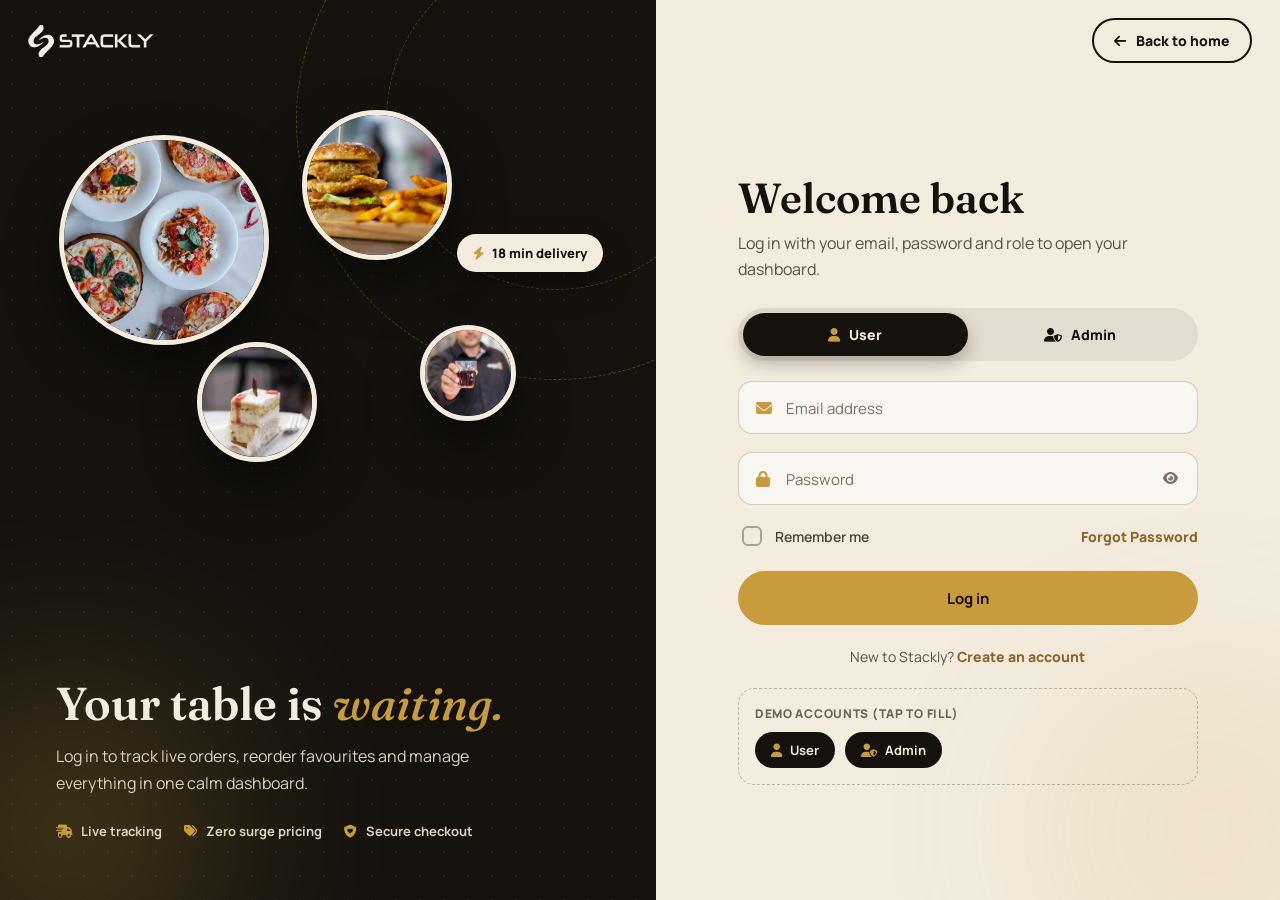
==== commit 346c2211: "images" ====
--- a/login.html
+++ b/login.html
@@ -35,10 +35,10 @@
   <aside class="auth-visual" aria-hidden="false">
     <span class="orbit-ring r1"></span><span class="orbit-ring r2"></span><span class="av-blob"></span>
     <div class="av-photos">
-      <div class="av-photo a"><img src="https://images.pexels.com/photos/6223226/pexels-photo-6223226.jpeg?auto=compress&amp;cs=tinysrgb&amp;w=500" alt="Pizza and pasta spread" loading="eager"></div>
-      <div class="av-photo b"><img src="https://images.pexels.com/photos/9975765/pexels-photo-9975765.jpeg?auto=compress&amp;cs=tinysrgb&amp;w=400" alt="Crispy chicken burger" loading="eager"></div>
-      <div class="av-photo c"><img src="https://images.pexels.com/photos/4078187/pexels-photo-4078187.jpeg?auto=compress&amp;cs=tinysrgb&amp;w=300" alt="Cheesecake slice" loading="eager"></div>
-      <div class="av-photo d"><img src="https://images.pexels.com/photos/1233530/pexels-photo-1233530.jpeg?auto=compress&amp;cs=tinysrgb&amp;w=300" alt="Coffee" loading="eager"></div>
+      <div class="av-photo a"><img src="Assest/fo_under_100kb_11zon.webp" alt="Pizza and pasta spread" loading="eager"></div>
+      <div class="av-photo b"><img src="Assest/fo2_under_100kb_11zon.webp" alt="Crispy chicken burger" loading="eager"></div>
+      <div class="av-photo c"><img src="Assest/fo3_11zon.webp" alt="Cheesecake slice" loading="eager"></div>
+      <div class="av-photo d"><img src="Assest/fo4_11zon.webp" alt="Coffee" loading="eager"></div>
     </div>
     <span class="av-chip"><i class="fa-solid fa-bolt"></i> 18 min delivery</span>
     <h2>Your table is <em>waiting.</em></h2>
--- a/style.css
+++ b/style.css
@@ -2482,4 +2482,35 @@
 .mobile-drawer.open{
   width: min(320px, 84vw); padding-left: 32px; padding-right: 32px; visibility: visible;
   transition: width .45s var(--ease), padding .45s var(--ease), visibility 0s;
-}+}
+
+/* inbox: stop search box stretching vertically inside the column */
+.mail-tools .search{ flex:0 0 auto; width:100%; }
+.mail-tools .search i{ pointer-events:none; }
+
+/* keep dashboard sidebar fixed while the page scrolls */
+.dash-body{ overflow-x: clip; }
+/* hide all pop-up toast messages on the dashboard pages */
+.dash-body .toasts,
+.dash-body .toast{ display:none !important; }
+
+/* ---- full-screen mobile menu (hamburger) ---- */
+.site-header .mobile-drawer{
+  width: 100vw !important;
+  max-width: 100vw !important;
+  height: 100vh !important;
+  height: 100dvh !important;
+  left: 0 !important;
+  right: 0 !important;
+  padding: 110px 32px 40px;
+  align-items: stretch;
+  justify-content: center;
+  box-shadow: none;
+  overflow-y: auto;
+}
+.site-header .mobile-drawer ul{ width:100%; max-width:480px; margin:0 auto; }
+.site-header .mobile-drawer .mobile-link{ font-size: 28px; padding: 20px 0; text-align:center; }
+.site-header .mobile-drawer .btn-login--mobile{ max-width:480px; margin:32px auto 0; }
+
+.site-header:has(.mobile-drawer.open) .brand{ position:relative; z-index:1100; }
+body:has(.mobile-drawer.open){ overflow:hidden; }
